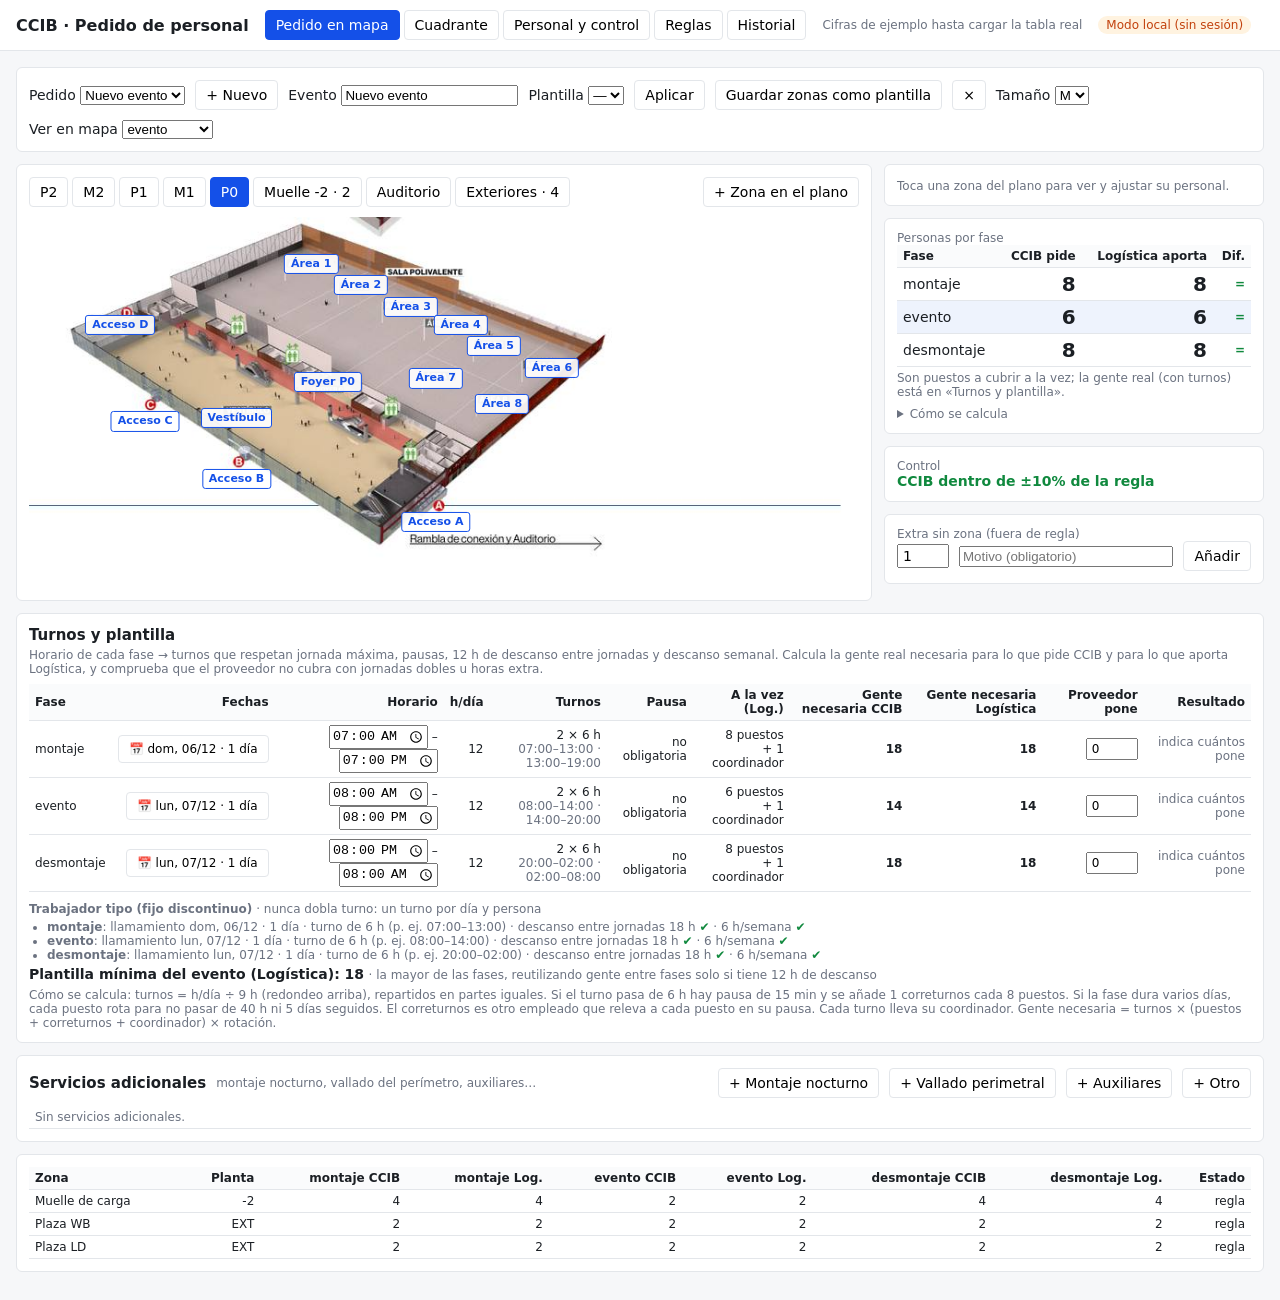
==== CCIB.html @ bc8d9333 "CCIB: personal y control (caídas, reemplazos, retén), servicios nocturno/vallado/auxiliares, costes " ====
<!doctype html>
<html lang="es"><head><meta charset="utf-8"><meta name="viewport" content="width=device-width,initial-scale=1">
<title>CCIB · Pedido de personal</title>
<style>
:root{--bg:#f6f7f9;--tx:#1b1f24;--mu:#6b7280;--ln:#e3e6ea;--pr:#1450e8;--ok:#10893e;--warn:#c2410c}
*{box-sizing:border-box}body{margin:0;font:14px system-ui,-apple-system,Segoe UI,Roboto,sans-serif;background:var(--bg);color:var(--tx)}
header{background:#fff;border-bottom:1px solid var(--ln);padding:10px 16px;display:flex;gap:16px;align-items:center;flex-wrap:wrap}
header b{font-size:16px}.tabs{display:flex;gap:4px;flex-wrap:wrap}
button{font:inherit;border:1px solid var(--ln);background:#fff;padding:6px 10px;border-radius:4px;cursor:pointer}
button.on{background:var(--pr);color:#fff;border-color:var(--pr)}
main{padding:16px;max-width:1400px;margin:auto}.card{background:#fff;border:1px solid var(--ln);border-radius:6px;padding:12px;margin-bottom:12px}
.row{display:flex;gap:10px;flex-wrap:wrap;align-items:center}.mu{color:var(--mu);font-size:12px}
.wrap{display:grid;grid-template-columns:1fr 380px;gap:12px;align-items:start}@media(max-width:1000px){.wrap{grid-template-columns:1fr}}
.plan{position:relative;width:100%}.plan img{width:100%;display:block}
.pin{position:absolute;transform:translate(-50%,-50%);font-size:11px;line-height:1.1;padding:3px 6px;border-radius:3px;border:1px solid var(--pr);background:rgba(255,255,255,.92);color:var(--pr);white-space:nowrap;cursor:pointer;font-weight:600}
.pin.sel{background:var(--pr);color:#fff}.pin.ov{background:#c2410c;border-color:#c2410c;color:#fff}.pin.cur{outline:3px solid #ffb300}
.pin b.pq{background:#e7f6ec;color:#10893e}.pin b.pq.lo{background:#fde8e8;color:#b42318}
.pin b{display:inline-block;margin-left:4px;padding:0 4px;border-radius:2px;background:#fff;color:var(--tx)}
.schem{display:grid;grid-template-columns:repeat(12,1fr);gap:6px;min-height:200px}
.blk{border:1px dashed #b8c2d3;background:#eef1f6;border-radius:4px;display:flex;align-items:center;justify-content:center;color:var(--mu);font-size:12px;text-align:center;padding:6px}
table{border-collapse:collapse;width:100%}td,th{border-bottom:1px solid var(--ln);padding:4px 6px;text-align:right;font-size:12px}td:first-child,th:first-child{text-align:left}
th{background:#fafbfc;position:sticky;top:0}input[type=number]{width:52px;font:inherit;padding:2px 4px}
.tot{font-size:22px;font-weight:700}.alert{color:var(--warn);font-weight:600}.ok{color:var(--ok);font-weight:600}
.scroll{max-height:520px;overflow:auto}.tag{display:inline-block;padding:1px 6px;border-radius:3px;background:#fff3e0;color:var(--warn);font-size:11px}
.sync{font-size:12px;padding:2px 8px;border-radius:10px;background:#eee;color:#555}.sync.ok{background:#e7f6ec;color:#10893e}.sync.err{background:#fff3e0;color:#c2410c}
#calPop{display:none;position:absolute;z-index:50;width:320px;background:#fff;border:1px solid var(--ln);border-radius:14px;box-shadow:0 10px 30px rgba(0,0,0,.18);padding:12px}
.calT{display:flex;background:#eef3f6;border-radius:10px;padding:3px;margin-bottom:8px}.calT button{flex:1;border:0;background:transparent;border-radius:8px;padding:8px;font-weight:600}.calT button.on{background:#fff;color:var(--tx);box-shadow:0 1px 3px rgba(0,0,0,.1)}
.calH{display:flex;align-items:center;justify-content:space-between;margin:4px 2px 8px}.calH button{border:0;background:transparent;font-size:20px;padding:2px 10px}
.calG{display:grid;grid-template-columns:repeat(7,1fr);gap:4px;text-align:center}.calG i{font-style:normal;font-size:12px;font-weight:700;color:var(--mu);padding:4px 0}
.calG .cd{border:1px solid transparent;background:transparent;border-radius:10px;padding:8px 0;font-size:14px}.calG .cd:hover{border-color:#9bb5c9}.calG .cd.on{background:var(--pr);color:#fff}.calG .cd.ini{outline:2px solid #ffb300}
.calF{display:flex;gap:8px;margin-top:6px}.calF button{flex:1;padding:10px}.calB{white-space:nowrap}
#zp h3{margin:0 0 4px;font-size:15px}#zp .big{font-size:28px;font-weight:700}
</style></head><body>
<header><b>CCIB · Pedido de personal</b>
<div class="tabs"><button data-v="pedido" class="on">Pedido en mapa</button><button data-v="cuad">Cuadrante</button><button data-v="pers">Personal y control</button><button data-v="reglas">Reglas</button><button data-v="hist">Historial</button></div>
<span class="mu">Cifras de ejemplo hasta cargar la tabla real</span><span class="sync" id="sync">…</span></header>
<main>
<section id="v-pedido">
 <div class="card row">
  <label>Pedido <select id="psel"></select></label><button id="pNew">+ Nuevo</button>
  <label>Evento <input id="ev" value=""></label>
  <label>Plantilla <select id="plSel"></select></label><button id="plApply">Aplicar</button><button id="plSave">Guardar zonas como plantilla</button><button id="plDel" title="Borrar plantilla">×</button>
  <label>Tamaño <select id="size"><option>S</option><option selected>M</option><option>L</option></select></label>
  <label>Ver en mapa <select id="vph"><option>montaje</option><option selected>evento</option><option>desmontaje</option></select></label>
 </div>
 <div class="wrap">
  <div class="card"><div class="row" style="margin-bottom:10px"><div class="tabs" id="floors"></div><span style="flex:1"></span><button id="zAdd">+ Zona en el plano</button></div><div id="map"></div><p class="mu" id="flnote"></p></div>
  <div>
   <div class="card" id="zp"><span class="mu">Toca una zona del plano para ver y ajustar su personal.</span></div>
   <div class="card"><div class="mu">Personas por fase</div><div id="byphase"></div><details style="margin-top:8px"><summary class="mu" style="cursor:pointer">Cómo se calcula</summary><div class="mu" id="howcalc"></div></details></div>
   <div class="card"><div class="mu">Control</div><div id="ctrl"></div></div>
   <div class="card"><div class="mu">Extra sin zona (fuera de regla)</div>
    <div class="row"><input type="number" id="exN" value="1"><input id="exR" placeholder="Motivo (obligatorio)" style="flex:1"><button id="exB">Añadir</button></div><div id="extras"></div></div>
  </div>
 </div>
 <div class="card"><h3 style="margin:0 0 4px;font-size:15px">Turnos y plantilla</h3>
  <div class="mu" style="margin-bottom:8px">Horario de cada fase → turnos que respetan jornada máxima, pausas, 12 h de descanso entre jornadas y descanso semanal. Calcula la gente real necesaria para lo que pide CCIB y para lo que aporta Logística, y comprueba que el proveedor no cubra con jornadas dobles u horas extra.</div>
  <div class="scroll"><table id="turnos"></table></div><div id="tipo" style="margin-top:10px"></div>
  <div class="mu" style="margin-top:6px" id="pmsg"></div></div>
 <div class="card"><div class="row"><h3 style="margin:0;font-size:15px">Servicios adicionales</h3><span class="mu">montaje nocturno, vallado del perímetro, auxiliares…</span><span style="flex:1"></span><button data-svadd="noct">+ Montaje nocturno</button><button data-svadd="vall">+ Vallado perimetral</button><button data-svadd="aux">+ Auxiliares</button><button data-svadd="otro">+ Otro</button></div>
  <div class="scroll" style="margin-top:8px"><table id="svT"></table></div></div>
 <div class="card scroll"><table id="detail"></table></div>
</section>
<section id="v-cuad" hidden>
 <div class="card" style="border-left:4px solid #1450e8"><b>Coordinador del proveedor</b> <span class="mu">· CCIB no da órdenes directas a los trabajadores: pide al coordinador y él organiza al equipo. Así los fijos discontinuos dependen de su empresa y no de CCIB (evita cesión ilegal, art. 43 ET). Hay un coordinador por turno (1 cada <span id="cPor"></span> personas, ajustable en Reglas).</span></div>
 <div class="wrap"><div>
  <div class="card row"><label>Fase <select id="cPh"></select></label><label>Día <select id="cDay"></select></label><label>Reparto <select id="cModo"><option value="combinar">Menos personas (combinar)</option><option value="igual">Repartir horas por igual</option></select></label><button id="cAuto" class="on">Autoasignar todo el pedido</button><button id="cClear">Vaciar asignaciones</button><span class="mu" id="cMsg"></span></div>
  <div id="cuad"></div>
 </div><div></div></div>
</section>
<section id="v-pers" hidden>
 <div class="card"><b>Empleados (fijos discontinuos)</b> <span class="mu">· todo editable: nombre, apellidos, teléfono, estado y días no disponibles</span>
  <div class="row" style="margin-top:6px"><input id="empN" placeholder="Nombre"><input id="empA" placeholder="Apellidos"><input id="empT1" placeholder="Teléfono"><button id="empAddB">Añadir</button></div>
  <textarea id="empAdd" rows="2" style="width:100%;font:inherit;margin-top:6px" placeholder="O varios a la vez: «Nombre Apellido1 Apellido2», uno por línea"></textarea>
  <div class="scroll" style="max-height:420px;margin-top:8px"><table id="empT"></table></div></div>
 <div class="card"><div class="row"><b>Rotación por empleado (A–Z)</b><span style="flex:1"></span><label>Reparto <select id="pModo"><option value="combinar">Menos personas (combinar fases)</option><option value="igual">Repartir horas por igual</option></select></label><button id="pAuto" class="on">Autoasignar</button></div>
  <div class="mu">Toca una casilla para quitar, asignar, marcar caída o no disponible.</div><div id="rot" style="margin-top:6px"></div></div>
 <div class="card"><div class="row"><b>Control del día</b><label>Día <select id="kDay"></select></label><span class="mu" id="kSum"></span></div>
  <div class="mu">Presente = registro de jornada (art. 34.9 ET). Caída = la persona no viene: se libera su puesto y se proponen reemplazos que cumplen las normas.</div>
  <div id="kRet" style="margin:6px 0"></div><div class="scroll"><table id="kT"></table></div></div>
 <div class="card"><b>Costes y factura</b><div class="scroll" id="cost" style="margin-top:6px"></div></div>
 <div class="card"><b>Cómo lo organizan las empresas del sector</b><ul class="mu" style="margin:6px 0;padding-left:18px">
  <li>Bolsa de fijos discontinuos <b>polivalentes</b>: la misma gente monta, trabaja el evento y desmonta. Se encadenan fases (4 días montaje + 1 de evento, 2 de montaje + 3 de evento…) en lugar de contratar equipos distintos.</li>
  <li><b>Llamamiento</b> por escrito, con antelación y por el orden y criterios del convenio (art. 16 ET).</li>
  <li><b>Rotación 5+2 escalonada</b> y turnos fijos (mañana / tarde / noche) para respetar las 12 h entre jornadas; la noche, con jornada máx. de 8 h y plus nocturno (art. 36 ET).</li>
  <li><b>Retén</b> del 5–10 % localizable cada día para cubrir caídas; el coordinador del proveedor hace los reemplazos y los deja registrados.</li>
  <li>Servicios aparte (vallado perimetral, montaje nocturno, auxiliares) con su propio cuadrante y su línea en la factura.</li>
  <li>Registro diario de jornada y de reemplazos: es la base para facturar y para demostrar que CCIB no dirige al personal.</li></ul></div>
</section>
<section id="v-reglas" hidden><div class="card"><h3 style="margin:0 0 6px;font-size:15px">Zonas</h3><div class="mu">Desactiva las zonas que no se usan: desaparecen del plano y de las tablas. Cambia nombres o borra zonas propias. Las zonas nuevas se crean con «+ Zona en el plano».</div>
 <div class="row" style="margin:8px 0"><input id="zq" placeholder="Buscar zona"><label class="mu"><input type="checkbox" id="zOnlyOff"> solo desactivadas</label><button id="zAllOn">Activar todas</button></div>
 <div class="scroll" style="max-height:360px"><table id="zonasT"></table></div></div><div class="card"><h3 style="margin:0 0 6px;font-size:15px">Parámetros laborales</h3><div class="row" id="params"></div>
 <p class="mu">Por defecto según el Estatuto de los Trabajadores (art. 34 y 37). Ajustar al convenio aplicable.</p></div><div class="card"><p class="mu">Personas por zona, fase y tamaño. Plazas WB y LD fijas en 2.</p>
 <div class="row" style="margin-bottom:8px"><label>Tamaño <select id="rsize"><option>S</option><option selected>M</option><option>L</option></select></label></div>
 <div class="scroll"><table id="rules"></table></div></div></section>
<section id="v-hist" hidden><div class="card scroll"><table id="hist"></table></div></section>
</main>
<div id="calPop"></div>
<script>
const IMG={P2:'ccib/plano-P2.jpg?v=1',M2:'ccib/plano-M2.jpg?v=1',P1:'ccib/plano-P1.jpg?v=1',M1:'ccib/plano-M1.jpg?v=1',P0:'ccib/plano-P0.jpg?v=1',AUD:'ccib/plano-AUD.jpg?v=1'};
const PH=['montaje','evento','desmontaje'],SZ=['S','M','L'];
// [id, nombre, planta, tipo, x%, y%]
const Z0=[
['DOCK','Muelle de carga','-2','dock'],
['A1','Área 1','P0','hall',34,13],['A2','Área 2','P0','hall',40,19],['A3','Área 3','P0','hall',46,25],['A4','Área 4','P0','hall',52,30],['A5','Área 5','P0','hallS',56,36],['A6','Área 6','P0','hallS',63,42],['A7','Área 7','P0','hallS',49,45],['A8','Área 8','P0','hallS',57,52],
['V','Vestíbulo','P0','foyer',25,56],['F0','Foyer P0','P0','foyer',36,46],['AA','Acceso A','P0','acc',49,85],['AB','Acceso B','P0','acc',25,73],['AC','Acceso C','P0','acc',14,57],['AD','Acceso D','P0','acc',11,30],
['M1F','Foyer M1','M1','foyer',35,48],['VIP','Sala VIP','M1','room',43,85],
['117','117','P1','roomL',13,37],['116','116','P1','room',17,43],['115','115','P1','room',21,49],['114','114','P1','room',24,54],['113','113','P1','room',27,59],['112','112','P1','roomL',37,73],['111','111','P1','room',45,83],
['F1','Foyer 1','P1','foyer',32,46],['F2','Foyer 2','P1','foyer',60,26],['PAT','Patio','P1','room',47,38],['TER1','Terraza','P1','ext',52,90],
['B118','118-119','P1','bic',45,50],['B120','120-121','P1','bic',50,44],['B122','122-123','P1','bic',54,39],['B124','124-125','P1','bic',57,34],
['B127','127-128','P1','bic',65,43],['B129','129-130','P1','bic',62,49],['B131','131-132','P1','bic',58,54],['B133','133-134','P1','bic',56,61],
['M221','M221','M2','mini',17,23],['M219','M219-220','M2','mini',27,24],['M218','M218','M2','mini',20,35],['M217','M217','M2','mini',32,33],['M215','M215-216','M2','mini',27,45],['M213','M213-214','M2','mini',40,41],['M211','M211-212','M2','mini',46,51],['M2F','Foyer M2','M2','foyer',42,66],
['BH','Banquet Hall','P2','roomL',21,43],['TER2','Terraza','P2','ext',16,54],['FA','Foyer A','P2','foyer',28,38],['FB','Foyer B','P2','foyer',40,55],['212','212','P2','room',35,67],['211','211','P2','roomL',43,77],['FBO','F&B Office','P2','acc',6,38],
['ANF','Anfiteatro','AUD','audS',72,13],['RAM','Rambla de conexión','AUD','foyer',37,63],['AF','Foyer','AUD','foyer',71,67],['PLA','Platea','AUD','aud',66,77],['ESC','Escenario','AUD','aud',61,83],['MAUD','Muelle Auditorio','AUD','dock',80,87],
['WB','Plaza WB','EXT','plaza'],['LD','Plaza LD','EXT','plaza']];
const FL=[['P2','P2'],['M2','M2'],['P1','P1'],['M1','M1'],['P0','P0'],['-2','Muelle -2'],['AUD','Auditorio'],['EXT','Exteriores']];
const NOTE={'-2':'Todo el material sube por montacargas (nº de montacargas pendiente).','EXT':'Plaza WB a la izquierda y Plaza LD a la derecha del CCIB. 2 personas fijas cada una.','AUD':'Arriba: nivel superior (anfiteatro). Abajo: nivel inferior y rambla de conexión.','P1':'Salas bicolor agrupadas por pares, como en el plano.','M2':'Salas agrupadas como en el plano.'};
const BASE={custom:[[1,0],[1,0],[1,0]],dock:[[4,0],[2,0],[4,0]],foyer:[[1,1],[0,3],[1,1]],acc:[[0,0],[0,1],[0,0]],hall:[[4,1],[1,3],[4,1]],hallS:[[2,1],[1,2],[2,1]],room:[[2,0],[0,1],[2,0]],roomL:[[3,1],[1,2],[3,1]],bic:[[1,0],[0,1],[1,0]],mini:[[0,0],[0,1],[0,0]],ext:[[1,0],[0,1],[1,0]],aud:[[3,1],[1,4],[3,1]],audS:[[1,0],[0,2],[1,0]],plaza:[[0,2],[0,2],[0,2]]};
const MUL={S:.5,M:1,L:1.5};
const R={};Z0.forEach(z=>{R[z[0]]={};SZ.forEach(s=>{R[z[0]][s]={};PH.forEach((p,i)=>{const b=BASE[z[3]][i];R[z[0]][s][p]=z[3]=='plaza'?2:Math.ceil((b[0]+b[1])*MUL[s])})})});
let sel=new Set(['DOCK','WB','LD']),ov={},pv={},TT=defT(),AS={},RP={},SV=[],AB={},AT={},EMP=[],floor='P0',cur=null,extras=[],hist=[];
/* Persistencia: RTDB cu1/ccib (reglas + pedidos, guardados como JSON). Sin permiso → localStorage. No toca cu1/controlunificado */
const LS='bu_ccib_local';let REF=null,MODE='local',PED={},PID=null,_rulesTs=0;
function who(){try{const u=parent.buCcibUser&&parent.buCcibUser();return u?(u.nombre||u.email||u.id||''):'local'}catch(e){return 'local'}}
function setSync(st,m){const e=document.getElementById('sync');e.className='sync '+st;e.textContent=m}
function snap(){return{id:PID,ev:$('ev').value,size:$('size').value,t:TT,sel:[...sel],ov,pv,AS,rp:RP,sv:SV,ab:AB,at:AT,extras,hist,updatedAt:Date.now(),updatedBy:who()}}
function loadP(p){PID=p.id;$('ev').value=p.ev||'';$('size').value=p.size||'M';TT=normT(p);sel=new Set(p.sel||[]);ov=normOv(p.ov);pv=normOv(p.pv);AS=p.as||p.AS||{};RP=p.rp||{};SV=p.sv||[];AB=p.ab||{};AT=p.at||{};extras=p.extras||[];hist=p.hist||[];cur=null}
function newP(){const id=Date.now().toString(36)+Math.random().toString(36).slice(2,6);PED[id]={id,ev:'Nuevo evento',size:'M',t:defT(),sel:['DOCK','WB','LD'],ov:{},pv:{},extras:[],hist:[],createdAt:Date.now(),createdBy:who()};loadP(PED[id]);saveP();render()}
let _st=null;function saveP(){if(!PID)return;PED[PID]=Object.assign(PED[PID]||{},snap());clearTimeout(_st);_st=setTimeout(()=>{if(REF&&MODE==='fb')REF.child('pedidos/'+PID).set({j:JSON.stringify(PED[PID])}).catch(e=>setSync('err','Error al guardar'));else saveLocal()},400)}
function saveRules(){_rulesTs=Date.now();if(REF&&MODE==='fb')REF.child('reglas').set({j:JSON.stringify(R),ts:_rulesTs,by:who()});else saveLocal()}
function saveLocal(){try{localStorage.setItem(LS,JSON.stringify({R,PED,PAR,EMP,CFG:cfgObj()}))}catch(e){}}
const num=v=>Array.isArray(v)?(+v[0]||0)+(+v[1]||0):(+v||0);
function normZ(o){const n={};SZ.forEach(s=>{n[s]={};PH.forEach(p=>n[s][p]=num(o&&o[s]?o[s][p]:0))});return n}
function mergeRules(x){Object.keys(x||{}).forEach(k=>{R[k]=normZ(x[k])})}
function normOv(o){const n={};Object.keys(o||{}).forEach(id=>{const v=o[id];if(!v)return;n[id]={motivo:v.motivo||''};PH.forEach(p=>n[id][p]=num(v[p]))});return n}
const PAR0={maxDia:9,descanso:12,pausaDesde:6,pausaMin:15,maxSemana:40,maxDiasSem:5,descDias:2,coordPor:20,nocMaxDia:8,reten:5,brutoH:9.71,coordH:12,nocPct:25,ssEmp:30.65,atep:1.5,ssTrab:6.5,irpf:2,margen:25,iva:21};let PAR={...PAR0};
const PARL={maxDia:'Jornada máx. (h/día)',descanso:'Descanso entre jornadas (h)',pausaDesde:'Pausa si turno > (h)',pausaMin:'Pausa (min)',maxSemana:'Máx. h/semana',maxDiasSem:'Máx. días seguidos',coordPor:'Personas por coordinador',descDias:'Días libres tras días seguidos',nocMaxDia:'Jornada máx. nocturna (h)',reten:'Retén para caídas (%)',brutoH:'Bruto €/hora (SMI 2026 ≈9,71)',coordH:'Bruto €/hora coordinador',nocPct:'Plus nocturno 22–06 h (%)',ssEmp:'Seg. Social empresa (%)',atep:'AT/EP (%)',ssTrab:'Seg. Social trabajador (%)',irpf:'IRPF (%)',margen:'Margen sobre coste (%)',iva:'IVA (%)'};
function iso(d){return d.getFullYear()+'-'+String(d.getMonth()+1).padStart(2,'0')+'-'+String(d.getDate()).padStart(2,'0')}
function addD(ds,n){const d=new Date(ds+'T00:00');d.setDate(d.getDate()+n);return iso(d)}
function rangeDays(a,b){const o=[];if(!a||!b||b<a)return a?[a]:o;for(let d=a;d<=b;d=addD(d,1))o.push(d);return o}
const dayList=t=>(Array.isArray(t.days)&&t.days.length?t.days.slice().sort():rangeDays(t.ds,t.de));
const nDays=t=>dayList(t).length;
function fdias(t){const d=dayList(t);if(!d.length)return 'Elegir fechas';const cons=d.every((x,i)=>!i||addD(d[i-1],1)==x);return (cons&&d.length>1?fdia(d[0])+' – '+fdia(d[d.length-1]):d.map(fdia).join(', '))+' · '+d.length+' día'+(d.length>1?'s':'')}
const fdia=ds=>{const d=new Date(ds+'T00:00');return d.toLocaleDateString('es-ES',{weekday:'short',day:'2-digit',month:'2-digit'})};
function defT(){const t0=iso(new Date());return{montaje:{ds:t0,de:t0,i:'07:00',f:'19:00',w:0},evento:{ds:addD(t0,1),de:addD(t0,1),i:'08:00',f:'20:00',w:0},desmontaje:{ds:addD(t0,1),de:addD(t0,1),i:'20:00',f:'08:00',w:0}}}
function normT(p){const d=defT(),t=p.t||{};PH.forEach(k=>{const x=t[k];if(x&&typeof x=='object'){const ds=x.ds||d[k].ds,de=x.de||addD(ds,Math.max(1,+x.d||1)-1);d[k]={days:Array.isArray(x.days)&&x.days.length?x.days.slice().sort():rangeDays(ds,de),i:x.i||d[k].i,f:x.f||d[k].f,w:+x.w||0};d[k].ds=d[k].days[0];d[k].de=d[k].days[d[k].days.length-1]}else if(p.h&&p.h[k]!=null){const H=+p.h[k]||0;d[k].i='08:00';d[k].f=String((8+H)%24).padStart(2,'0')+':00'}});return d}
function saveEmp(){if(REF&&MODE==='fb')REF.child('empleados').set({j:JSON.stringify(EMP),ts:Date.now(),by:who()});else saveLocal()}
function saveParams(){if(REF&&MODE==='fb')REF.child('params').set({j:JSON.stringify(PAR),ts:Date.now(),by:who()});else saveLocal()}
function applyRules(j){try{mergeRules(JSON.parse(j))}catch(e){}}
function renderPsel(){const ids=Object.keys(PED).sort((a,b)=>(PED[b].updatedAt||0)-(PED[a].updatedAt||0));$('psel').innerHTML=ids.map(id=>`<option value="${id}" ${id==PID?'selected':''}>${(PED[id].ev||'Sin nombre').replace(/</g,'&lt;')}</option>`).join('')}
function boot(){let db=null;try{db=parent.buCcibFb&&parent.buCcibFb()}catch(e){}
 const start=()=>{const ids=Object.keys(PED);if(!PID||!PED[PID]){if(ids.length)loadP(PED[ids.sort((a,b)=>(PED[b].updatedAt||0)-(PED[a].updatedAt||0))[0]]);else{newP();return}}render()};
 if(db&&db.ref){REF=db.ref('cu1/ccib');REF.on('value',sn=>{const v=sn.val()||{},mine=PID&&PED[PID]?PED[PID].updatedAt:null;if(v.reglas&&v.reglas.j)applyRules(v.reglas.j);if(v.params&&v.params.j){try{PAR={...PAR0,...JSON.parse(v.params.j)}}catch(e){}}if(v.config&&v.config.j){try{applyCfg(JSON.parse(v.config.j))}catch(e){}}if(v.empleados&&v.empleados.j){try{EMP=JSON.parse(v.empleados.j)||[]}catch(e){}}PED={};Object.entries(v.pedidos||{}).forEach(([k,o])=>{try{PED[k]=JSON.parse(o.j)}catch(e){}});MODE='fb';setSync('ok','Sincronizado');
   if(PID&&PED[PID]&&PED[PID].updatedAt!==mine){const keepCur=cur,keepF=floor;loadP(PED[PID]);cur=keepCur;floor=keepF}start()},
  err=>{MODE='local';loadLocalAll();setSync('err','Sin permiso en la nube · guardado en este dispositivo');start()})}
 else{loadLocalAll();setSync('err','Modo local (sin sesión)');start()}}
function loadLocalAll(){try{const v=JSON.parse(localStorage.getItem(LS)||'{}');if(v.R)mergeRules(v.R);if(v.PAR)PAR={...PAR0,...v.PAR};EMP=v.EMP||[];applyCfg(v.CFG);PED=v.PED||{}}catch(e){}}
const $=id=>document.getElementById(id),sum=num;
/* Zonas: base del plano + zonas propias (ZC), desactivadas (ZOFF), nombres editados (ZN), plantillas (PL). Global en cu1/ccib/config */
let ZC=[],ZOFF=[],ZN={},PL={},placing=null,Z=[],byId={};
function initR(z){const o={};SZ.forEach(s=>{o[s]={};PH.forEach((p,i)=>{const b=BASE[z[3]]?BASE[z[3]][i]:[1,0];o[s][p]=z[3]=='plaza'?2:Math.ceil((b[0]+b[1])*MUL[s])})});return o}
function rebuildZ(){Z=Z0.concat(ZC.map(c=>[c.id,c.n,c.f,'custom',c.x,c.y])).map(z=>{const y=z.slice();if(ZN[y[0]])y[1]=ZN[y[0]];return y});byId=Object.fromEntries(Z.map(z=>[z[0],z]));Z.forEach(z=>{if(!R[z[0]])R[z[0]]=initR(z)})}
rebuildZ();
const act=id=>!!byId[id]&&!ZOFF.includes(id),SEL=()=>[...sel].filter(act);
function cfgObj(){return{ZC,ZOFF,ZN,PL}}
function applyCfg(c){if(!c)return;ZC=c.ZC||[];ZOFF=c.ZOFF||[];ZN=c.ZN||{};PL=c.PL||{};rebuildZ()}
function saveCfg(){rebuildZ();if(REF&&MODE==='fb')REF.child('config').set({j:JSON.stringify(cfgObj()),ts:Date.now(),by:who()});else saveLocal()}
const rule=(id,p)=>R[id][$('size').value][p];
const eff=(id,p)=>ov[id]&&ov[id][p]!=null?ov[id][p]:rule(id,p);              // CCIB pide
const prov=(id,p)=>pv[id]&&pv[id][p]!=null?pv[id][p]:num(eff(id,p));         // Logística aporta
const isOv=id=>!!ov[id],isPv=id=>!!pv[id]&&PH.some(p=>pv[id][p]!=null&&pv[id][p]!=num(eff(id,p)));
function calc(){const o={};PH.forEach(p=>o[p]=0);SEL().forEach(id=>PH.forEach(p=>o[p]+=num(eff(id,p))));extras.forEach(e=>o.evento+=e.n);return o}
function calcP(){const o={};PH.forEach(p=>o[p]=0);SEL().forEach(id=>PH.forEach(p=>o[p]+=num(prov(id,p))));extras.forEach(e=>o.evento+=e.n);return o}
function calcR(){const o={};PH.forEach(p=>o[p]=0);SEL().forEach(id=>PH.forEach(p=>o[p]+=num(rule(id,p))));return o}
function log(acc,detail,before){const d=new Date();hist.unshift({t:d.toLocaleDateString('es-ES')+' '+d.toLocaleTimeString('es-ES'),u:who(),acc,detail,before,after:sum(calc().evento),fp:false});saveP()}
function renderFloors(){const vp=$('vph').value;$('floors').innerHTML=FL.map(([k,n])=>{const ids=Z.filter(z=>z[2]==k&&sel.has(z[0])&&act(z[0])).map(z=>z[0]);const c=ids.reduce((a,id)=>a+num(eff(id,vp)),0),q=ids.reduce((a,id)=>a+num(prov(id,vp)),0);return`<button data-f="${k}" class="${k==floor?'on':''}">${n}${ids.length?' · '+c+(q!=c?'/'+q:''):''}</button>`}).join('');
 $('floors').querySelectorAll('button').forEach(b=>b.onclick=()=>{floor=b.dataset.f;render()})}
function pinHtml(z,style){const id=z[0],s=sel.has(id),vp=$('vph').value,n=num(eff(id,vp)),q=num(prov(id,vp));return`<div class="pin ${s?(isOv(id)?'ov':'sel'):''} ${cur==id?'cur':''}" data-id="${id}" style="${style}">${z[1]}${s?'<b title="CCIB pide">'+n+'</b>'+(q!=n?'<b class="pq '+(q<n?'lo':'hi')+'" title="Logística aporta">'+q+'</b>':''):''}</div>`}
function renderMap(){const zs=Z.filter(z=>z[2]==floor&&act(z[0])),cz=zs.filter(z=>z[3]=='custom');let h;
 if(IMG[floor])h=`<div class="plan"><img src="${IMG[floor]}" alt="Plano ${floor}">${zs.map(z=>pinHtml(z,`left:${z[4]}%;top:${z[5]}%`)).join('')}</div>`;
 else{const st='position:static;transform:none;margin:2px',P=id=>act(id)?pinHtml(byId[id],st):'<span class="mu">desactivada</span>',cust=cz.length?`<div class="blk" style="grid-column:1/span 12;flex-wrap:wrap">${cz.map(z=>pinHtml(z,st)).join('')}</div>`:'';
  h=floor=='EXT'?`<div class="schem"><div style="grid-column:1/span 3" class="blk">${P('WB')}</div><div class="blk" style="grid-column:4/span 6">Edificio CCIB</div><div style="grid-column:10/span 3" class="blk">${P('LD')}</div>${cust}</div>`
  :`<div class="schem"><div class="blk" style="grid-column:1/span 12">${P('DOCK')}</div><div class="blk" style="grid-column:1/span 12">Montacargas → P0 · M1 · P1 · M2 · P2</div>${cust}</div>`}
 if(IMG[floor])h=h.replace('<div class="plan">','<div class="plan" id="planBox">');
 $('map').innerHTML=h;$('flnote').textContent=placing?'Toca el punto del plano donde va la zona'+(placing.move?' «'+byId[placing.move][1]+'»':'')+(placing.ex!=null&&extras[placing.ex]?' «'+extras[placing.ex].r+'» (cambia de planta arriba si hace falta)':'')+'.':(NOTE[floor]||'');$('map').style.cursor=placing?'crosshair':'';
 $('zAdd').classList.toggle('on',!!placing);$('zAdd').textContent=placing?'Cancelar':'+ Zona en el plano';
 $('map').onclick=ev=>{if(!placing)return;if(ev.target.closest('.pin')&&!placing.move)return;let x=50,y=50;const pb=$('planBox');if(pb){const rc=pb.getBoundingClientRect();x=Math.round((ev.clientX-rc.left)/rc.width*1000)/10;y=Math.round((ev.clientY-rc.top)/rc.height*1000)/10}
  if(placing.move){const c=ZC.find(c=>c.id==placing.move);if(c){c.x=x;c.y=y;c.f=floor;saveCfg()}placing=null;render();return}
  if(placing.ex!=null){const e=extras[placing.ex];if(e){const id='Z'+Date.now().toString(36);ZC.push({id,n:e.r,f:floor,x,y});saveCfg();sel.add(id);ov[id]={montaje:0,evento:e.n,desmontaje:0,motivo:e.r};extras.splice(placing.ex,1);cur=id;log('Extra al plano',e.r+' → zona en '+floor,sum(calc().evento))}placing=null;render();return}
  const n=(prompt('Nombre de la zona')||'').trim();if(!n){placing=null;render();return}const id='Z'+Date.now().toString(36);ZC.push({id,n,f:floor,x,y});saveCfg();sel.add(id);placing=null;cur=id;log('Nueva zona',n+' ('+floor+')',sum(calc().evento));render()};
 $('map').querySelectorAll('.pin').forEach(d=>d.onclick=ev=>{if(placing)return;const id=d.dataset.id;if(!sel.has(id)){const b=sum(calc().evento);sel.add(id);log('Marca zona',byId[id][1],b)}cur=id;render()})}
const dif=(a,b)=>b==a?'<span class="ok">=</span>':`<span class="alert">${b>a?'+':''}${b-a}</span>`;
function renderZone(){const el=$('zp');if(!cur||!sel.has(cur)||!act(cur)){el.innerHTML='<span class="mu">Toca una zona del plano para ver y ajustar su personal.</span>';return}
 const z=byId[cur],o=ov[cur]||{};
 el.innerHTML=`<h3>${z[1]} <span class="mu">· ${z[2]}</span> ${isOv(cur)?'<span class="tag">fuera de regla</span>':''}</h3>
 <div class="mu" style="margin:2px 0 6px">«Regla»: lo que corresponde según la tabla (tamaño ${$('size').value}). <b>CCIB</b>: lo que pide el cliente. <b>Logística</b>: lo que aportamos.</div>
 <table><tr><th>Fase</th><th>Regla</th><th>CCIB pide</th><th>Logística aporta</th><th>Dif.</th></tr>
 ${PH.map(p=>{const c=num(eff(cur,p)),q=num(prov(cur,p));return`<tr><td>${p}</td><td>${rule(cur,p)}</td><td><input type="number" min="0" data-c="${p}" value="${c}"></td><td><input type="number" min="0" data-q="${p}" value="${q}"></td><td>${dif(c,q)}</td></tr>`}).join('')}</table>
 <div class="row" style="margin-top:8px"><input id="zm" placeholder="Motivo si CCIB pide distinto a la regla" value="${o.motivo||''}" style="flex:1"></div>
 <div class="row" style="margin-top:8px"><button id="zApply" class="on">Aplicar</button><button id="zReset">Volver a regla</button><button id="zDel">Quitar zona</button>${z[3]=='custom'?'<button id="zMove">Mover en el plano</button>':''}</div>
 <div class="mu" style="margin-top:8px"><b>Trabajadores en esta zona (${$('vph').value})</b><br>${zoneNames(cur,$('vph').value)}</div>`;
 $('zApply').onclick=()=>{const c={},q={};let diff=false;el.querySelectorAll('input[data-c]').forEach(i=>c[i.dataset.c]=Math.max(0,+i.value||0));el.querySelectorAll('input[data-q]').forEach(i=>q[i.dataset.q]=Math.max(0,+i.value||0));
  PH.forEach(p=>{if(c[p]!=rule(cur,p))diff=true});
  const b=sum(calc().evento),m=$('zm').value.trim();
  if(diff&&!m){alert('Indica el motivo: CCIB pide distinto a la regla');return}
  const oldC=PH.map(p=>num(eff(cur,p))).join('/'),oldQ=PH.map(p=>num(prov(cur,p))).join('/');
  if(diff)ov[cur]={...c,motivo:m};else delete ov[cur];
  if(PH.some(p=>q[p]!=c[p]))pv[cur]={...q};else delete pv[cur];
  const nC=PH.map(p=>c[p]).join('/'),nQ=PH.map(p=>q[p]).join('/');
  if(nC!=oldC)log('CCIB pide',`${z[1]} (mont/ev/desm): ${oldC} → ${nC}${m&&diff?' · '+m:''}`,b);
  if(nQ!=oldQ)log('Logística aporta',`${z[1]} (mont/ev/desm): ${oldQ} → ${nQ}`,b);
  render()};
 $('zReset').onclick=()=>{if(!ov[cur]&&!pv[cur])return;const b=sum(calc().evento);delete ov[cur];delete pv[cur];log('Vuelve a regla',z[1],b);render()};
 if($('zMove'))$('zMove').onclick=()=>{placing={move:cur};floor=z[2];render()};
 $('zDel').onclick=()=>{const b=sum(calc().evento);sel.delete(cur);delete ov[cur];delete pv[cur];log('Desmarca zona',z[1],b);cur=null;render()}}
function renderSide(){const c=calc(),q=calcP(),rr=calcR(),vp=$('vph').value;
 $('byphase').innerHTML='<table><tr><th>Fase</th><th>CCIB pide</th><th>Logística aporta</th><th>Dif.</th></tr>'+PH.map(p=>`<tr${p==vp?' style="background:#eef3fd"':''}><td style="font-size:14px">${p}</td><td class="tot" style="font-size:20px">${c[p]}</td><td class="tot" style="font-size:20px">${q[p]}</td><td>${dif(c[p],q[p])}</td></tr>`).join('')+'</table><div class="mu" style="margin-top:4px">Son puestos a cubrir a la vez; la gente real (con turnos) está en «Turnos y plantilla».</div>';
 const parts=SEL().map(id=>[byId[id][1],num(eff(id,vp)),num(prov(id,vp)),isOv(id)]).filter(x=>x[1]||x[2]);
 const ex=vp=='evento'&&extras.length?extras.reduce((a,e)=>a+e.n,0):0;
 $('howcalc').innerHTML=`Cada zona marcada suma sus personas de la fase. Regla = tabla de reglas según tamaño; CCIB = regla salvo que se cambie (con motivo); Logística = lo que pide CCIB salvo que se cambie.<br><b>${vp} · CCIB ${c[vp]}</b> = `+(parts.map(x=>`${x[0]} ${x[1]}${x[3]?'*':''}`).join(' + ')||'0')+(ex?' + extras '+ex:'')+`<br><b>${vp} · Logística ${q[vp]}</b> = `+(parts.map(x=>`${x[0]} ${x[2]}`).join(' + ')||'0')+(ex?' + extras '+ex:'')+(parts.some(x=>x[3])?'<br>* CCIB pide distinto a la regla':'');
 const off=PH.map(p=>{const d=rr[p]?((c[p]-rr[p])/rr[p]*100):0;return[p,d]}).filter(x=>Math.abs(x[1])>10);
 const zr=SEL().filter(id=>PH.some(p=>num(eff(id,p))!=rule(id,p))).map(id=>byId[id][1]);
 const zf=SEL().filter(id=>PH.some(p=>num(prov(id,p))<num(eff(id,p)))).map(id=>byId[id][1]);
 $('ctrl').innerHTML=(off.length?`<div class="alert">CCIB vs regla: ${off.map(x=>x[0]+' '+(x[1]>0?'+':'')+x[1].toFixed(0)+'%').join(' · ')} (supera ±10%)</div>`:'<div class="ok">CCIB dentro de ±10% de la regla</div>')+(zr.length?`<div class="mu">Zonas fuera de regla: ${zr.join(' · ')}</div>`:'')+(zf.length?`<div class="alert" style="margin-top:4px">Logística aporta menos en: ${zf.join(' · ')}</div>`:'');
 $('extras').innerHTML=extras.map((e,i)=>`<div class="mu">+${e.n} · ${e.r} <button data-px="${i}" title="Elige planta y toca el punto del plano">📍 Colocar en el plano</button> <button data-i="${i}">×</button></div>`).join('');
 $('extras').querySelectorAll('[data-px]').forEach(b=>b.onclick=ev=>{ev.stopPropagation();placing={ex:+b.dataset.px};render();$('map').scrollIntoView({behavior:'smooth',block:'center'})});
 $('extras').querySelectorAll('[data-i]').forEach(b=>b.onclick=()=>{const bf=sum(calc().evento),e=extras.splice(+b.dataset.i,1)[0];log('Quita extra',e.r,bf);render()})}
function renderDetail(){let h='<tr><th>Zona</th><th>Planta</th>'+PH.map(p=>`<th>${p} CCIB</th><th>${p} Log.</th>`).join('')+'<th>Estado</th></tr>';
 SEL().forEach(id=>{const z=byId[id];h+=`<tr><td>${z[1]}</td><td>${z[2]}</td>`+PH.map(p=>{const c=num(eff(id,p)),q=num(prov(id,p));return`<td>${c}</td><td${q!=c?' class="'+(q<c?'alert':'ok')+'"':''}>${q}</td>`}).join('')+`<td>${isOv(id)?'<span class="tag">fuera de regla: '+ov[id].motivo+'</span>':'regla'}</td></tr>`});
 extras.forEach(e=>h+=`<tr><td>Extra: ${e.r}</td><td>—</td><td></td><td></td><td>${e.n}</td><td>${e.n}</td><td></td><td></td><td><span class="tag">fuera de regla</span></td></tr>`);$('detail').innerHTML=h}
function renderZonas(){const q=($('zq').value||'').toLowerCase(),off=$('zOnlyOff').checked;
 $('zonasT').innerHTML='<tr><th>Activa</th><th>Nombre</th><th>Planta</th><th>Tipo</th><th></th></tr>'+Z.filter(z=>(!q||z[1].toLowerCase().includes(q)||z[2].toLowerCase().includes(q))&&(!off||!act(z[0]))).map(z=>`<tr><td><input type="checkbox" data-zon="${z[0]}" ${act(z[0])?'checked':''}></td><td><input data-zn="${z[0]}" value="${z[1].replace(/"/g,'&quot;')}" style="width:100%"></td><td>${z[2]}</td><td>${z[3]=='custom'?'propia':'plano'}</td><td>${z[3]=='custom'?`<button data-zdel="${z[0]}">×</button>`:''}</td></tr>`).join('');
 $('zonasT').querySelectorAll('[data-zon]').forEach(i=>i.onchange=()=>{const id=i.dataset.zon;ZOFF=ZOFF.filter(x=>x!=id);if(!i.checked)ZOFF.push(id);saveCfg();render()});
 $('zonasT').querySelectorAll('[data-zn]').forEach(i=>i.onchange=()=>{const id=i.dataset.zn,v=i.value.trim();const c=ZC.find(c=>c.id==id);if(c)c.n=v||c.n;else if(v&&v!=(Z0.find(z=>z[0]==id)||[])[1])ZN[id]=v;else delete ZN[id];saveCfg();render()});
 $('zonasT').querySelectorAll('[data-zdel]').forEach(b=>b.onclick=()=>{const id=b.dataset.zdel;if(!confirm('¿Borrar la zona «'+byId[id][1]+'»? Desaparece de todos los pedidos.'))return;ZC=ZC.filter(c=>c.id!=id);sel.delete(id);saveCfg();render()})}
function renderPL(){const v=$('plSel').value;$('plSel').innerHTML='<option value="">—</option>'+Object.entries(PL).sort((a,b)=>a[1].n.localeCompare(b[1].n)).map(([k,p])=>`<option value="${k}" ${k==v?'selected':''}>${p.n.replace(/</g,'&lt;')} (${p.sel.length})</option>`).join('')}
function renderRules(){const s=$('rsize').value;let h='<tr><th>Zona</th><th>Planta</th>'+PH.map(p=>`<th>${p}</th>`).join('')+'</tr>';
 Z.filter(z=>act(z[0])).forEach(z=>{h+=`<tr><td>${z[1]}</td><td>${z[2]}</td>`+PH.map(p=>`<td><input type="number" min="0" data-z="${z[0]}" data-p="${p}" value="${num(R[z[0]][s][p])}"></td>`).join('')+'</tr>'});
 $('rules').innerHTML=h;$('rules').querySelectorAll('input').forEach(i=>i.onchange=()=>{R[i.dataset.z][s][i.dataset.p]=Math.max(0,+i.value||0);saveRules();hist.unshift({t:new Date().toLocaleString('es-ES'),u:who(),acc:'Cambia regla',detail:`${byId[i.dataset.z][1]} ${s} ${i.dataset.p}=${i.value}`,before:'',after:'',fp:false});render()})}
function renderHist(){$('hist').innerHTML='<tr><th>Hora</th><th>Quién</th><th>Acción</th><th>Detalle</th><th>Antes</th><th>Después</th><th>Fuera de plazo</th></tr>'+hist.map((h,i)=>`<tr><td>${h.t}</td><td>${h.u}</td><td>${h.acc}</td><td>${h.detail}</td><td>${h.before}</td><td>${h.after}</td><td><input type="checkbox" data-i="${i}" ${h.fp?'checked':''}> ${h.fp?'<span class="tag">facturar</span>':''}</td></tr>`).join('');
 $('hist').querySelectorAll('input').forEach(c=>c.onchange=()=>{hist[+c.dataset.i].fp=c.checked;saveP();renderHist()})}
const tm=v=>{const[a,b]=(v||'0:0').split(':');return(+a||0)*60+(+b||0)},hm=m=>{m=((Math.round(m)%1440)+1440)%1440;return String(Math.floor(m/60)).padStart(2,'0')+':'+String(m%60).padStart(2,'0')};
function hoursDay(t){let a=tm(t.i),b=tm(t.f);if(b<=a)b+=1440;return(b-a)/60}
function plan(p,posFn){const t=TT[p],H=hoursDay(t),D=nDays(t);let pos=0;SEL().forEach(id=>pos+=num(posFn(id,p)));if(p=='evento')pos+=extras.reduce((a,e)=>a+e.n,0);
 if(!H||!D||!pos)return{H,D,pos,T:0,len:0,shifts:[],pause:0,rel:0,coord:0,cap:1,slot:0,sim:0,need:0};
 const T=Math.ceil(H/PAR.maxDia-1e-9),len=H/T,pause=len>PAR.pausaDesde?PAR.pausaMin:0,cap=Math.max(1,Math.floor(120/Math.max(1,PAR.pausaMin))),rel=pause?Math.ceil(pos/cap):0;
 const dw=Math.min(D,7),slot=Math.max(1,Math.ceil(dw*len/PAR.maxSemana-1e-9),Math.ceil(dw/PAR.maxDiasSem-1e-9));
 const shifts=[];for(let k=0;k<T;k++){const a=tm(t.i)+k*len*60;shifts.push(hm(a)+'–'+hm(a+len*60))}
 const coord=Math.max(1,Math.ceil((pos+rel)/Math.max(1,PAR.coordPor)));
 return{H,D,pos,T,len,shifts,pause,rel,coord,cap,slot,sim:pos+rel+coord,need:T*(pos+rel+coord)*slot}}
const f1=x=>Number.isInteger(x)?x:x.toFixed(1).replace('.',',');
function renderTurnos(){let h='<tr><th>Fase</th><th>Fechas</th><th>Horario</th><th>h/día</th><th>Turnos</th><th>Pausa</th><th>A la vez (Log.)</th><th>Gente necesaria CCIB</th><th>Gente necesaria Logística</th><th>Proveedor pone</th><th>Resultado</th></tr>';
 const res={};let tipo='';
 PH.forEach(p=>{const t=TT[p],c=plan(p,eff),q=plan(p,prov);res[p]=q;let st='—';
  if(q.need){const w=+t.w||0;if(!w)st='<span class="mu">indica cuántos pone</span>';
   else{const hpd=q.sim*q.H/w,hpw=hpd*Math.min(q.D,7);
    if(w>=q.need)st='<span class="ok">OK · '+f1(Math.min(hpd,q.len))+' h/día por persona</span>';
    else st=`<span class="alert">Faltan ${q.need-w} · saldría a ${f1(hpd)} h/día${hpd>PAR.maxDia?' (jornada doble / horas extra)':''}${hpw>PAR.maxSemana?' · '+f1(hpw)+' h/semana':''}</span>`}}
  h+=`<tr><td>${p}</td><td><button class="calB" data-cal="${p}">📅 ${fdias(t)}</button></td><td><input type="time" data-tf="i" data-p="${p}" value="${t.i}"> – <input type="time" data-tf="f" data-p="${p}" value="${t.f}"></td><td>${f1(q.H)}</td><td>${q.T?q.T+' × '+f1(q.len)+' h<br><span class="mu">'+q.shifts.join(' · ')+'</span>':'—'}</td><td>${q.pause?q.pause+' min':'no obligatoria'}</td><td>${q.pos} puestos${q.rel?'<br>+ '+q.rel+' correturnos':''}${q.coord?'<br>+ '+q.coord+' coordinador':''}</td><td><b>${c.need}</b></td><td><b>${q.need}</b>${q.slot>1?'<br><span class="mu">×'+q.slot+' por rotación semanal</span>':''}</td><td><input type="number" min="0" data-tf="w" data-p="${p}" value="${t.w||0}"></td><td>${st}</td></tr>`;
  if(q.T)tipo+=`<li><b>${p}</b>: llamamiento ${fdias(TT[p])}${q.slot>1?' (rota con otros '+(q.slot-1)+')':''} · turno de ${f1(q.len)} h (p. ej. ${q.shifts[0]})${q.pause?' con '+q.pause+' min de pausa':''} · descanso entre jornadas ${f1(24-q.len)} h ${24-q.len>=PAR.descanso?'<span class="ok">✔</span>':'<span class="alert">✖ menos de '+PAR.descanso+' h</span>'} · ${f1(q.len*Math.min(q.D,7)/q.slot)} h/semana ${q.len*Math.min(q.D,7)/q.slot<=PAR.maxSemana?'<span class="ok">✔</span>':'<span class="alert">✖</span>'}</li>`});
 $('turnos').innerHTML=h;
 const mx=Math.max(0,...PH.map(p=>res[p].need));
 $('tipo').innerHTML=(tipo?'<div class="mu"><b>Trabajador tipo (fijo discontinuo)</b> · nunca dobla turno: un turno por día y persona</div><ul class="mu" style="margin:4px 0;padding-left:18px">'+tipo+'</ul>':'')+`<div><b>Plantilla mínima del evento (Logística): ${mx}</b> <span class="mu">· la mayor de las fases, reutilizando gente entre fases solo si tiene ${PAR.descanso} h de descanso</span></div>`;
 $('pmsg').innerHTML=`Cómo se calcula: turnos = h/día ÷ ${PAR.maxDia} h (redondeo arriba), repartidos en partes iguales. Si el turno pasa de ${PAR.pausaDesde} h hay pausa de ${PAR.pausaMin} min y se añade 1 correturnos cada ${Math.floor(120/Math.max(1,PAR.pausaMin))} puestos. Si la fase dura varios días, cada puesto rota para no pasar de ${PAR.maxSemana} h ni ${PAR.maxDiasSem} días seguidos. El correturnos es otro empleado que releva a cada puesto en su pausa. Cada turno lleva su coordinador. Gente necesaria = turnos × (puestos + correturnos + coordinador) × rotación.`;
 $('turnos').querySelectorAll('[data-cal]').forEach(b=>b.onclick=ev=>{ev.stopPropagation();openCal(b.dataset.cal,b)});
 $('turnos').querySelectorAll('input[data-tf]').forEach(i=>i.onchange=()=>{const p=i.dataset.p,k=i.dataset.tf,old=TT[p][k];TT[p][k]=(k=='w')?Math.max(0,+i.value||0):i.value;if(k=='ds'&&TT[p].de<TT[p].ds)TT[p].de=TT[p].ds;log('Turnos',`${p} ${({ds:'fecha inicio',de:'fecha fin',i:'hora inicio',f:'hora fin',w:'proveedor pone'})[k]}: ${old} → ${TT[p][k]}`,sum(calc().evento));render()})}
function renderParams(){$('params').innerHTML=Object.keys(PAR0).map(k=>`<label class="mu">${PARL[k]} <input type="number" min="0" step="any" data-par="${k}" value="${PAR[k]}"></label>`).join('')+'<button id="parReset">Valores por defecto</button>';
 $('params').querySelectorAll('input').forEach(i=>i.onchange=()=>{PAR[i.dataset.par]=i.value===''?PAR0[i.dataset.par]:Math.max(0,+i.value||0);saveParams();render()});
 $('parReset').onclick=()=>{PAR={...PAR0};saveParams();render()}}
/* ═══ Cuadrante: puestos con nombre, pausas, correturnos y coordinador ═══ */
const EN=id=>{const e=EMP.find(x=>x.id==id);return e?(e.n+(e.a?' '+e.a:'')):''};
function slots(p){const q=plan(p,prov),t=TT[p],out=[];if(!q.T)return out;
 dayList(t).forEach(date=>{for(let k=0;k<q.T;k++){const st=new Date(date+'T00:00').getTime()+(tm(t.i)+k*q.len*60)*6e4,en=st+q.len*36e5,base=`${p}|${date}|${k}`;
  const P=[];SEL().forEach(id=>{for(let n=1;n<=num(prov(id,p));n++)P.push({zone:id,n})});if(p=='evento'){let n=0;extras.forEach(e=>{for(let j=0;j<e.n;j++)P.push({zone:'EX',n:++n,lbl:e.r})})}
  const w0=st+(q.len*30-q.cap*q.pause/2)*6e4;
  P.forEach((x,j)=>out.push({key:`${base}|P|${x.zone}|${x.n}`,p,date,k,role:'P',pz:q.pause,zone:x.zone,n:x.n,lbl:x.lbl,st,en,ps:q.pause?w0+(j%q.cap)*q.pause*6e4:0,rel:q.pause?Math.floor(j/q.cap)+1:0}));
  for(let r=1;r<=q.rel;r++)out.push({key:`${base}|R|${r}`,p,date,k,role:'R',pz:q.pause,n:r,st,en,ps:w0+q.cap*q.pause*6e4});
  for(let c=1;c<=q.coord;c++)out.push({key:`${base}|C|${c}`,p,date,k,role:'C',pz:q.pause,n:c,st,en,ps:q.pause?w0-q.pause*6e4:0})}});
 return out}
/* Servicios adicionales: montaje nocturno, vallado perimetral, auxiliares… con su calendario, horario y personas */
const SVT={noct:'Montaje nocturno',vall:'Vallado perimetral',aux:'Auxiliares',otro:'Otro'};
function nightMin(st,en){let m=0;for(let t=st;t<en;t+=6e5){const h=new Date(t).getHours();if(h>=22||h<6)m+=10}return m}
function svPlan(v){const H=hoursDay(v),noct=v.tipo=='noct'||nightMin(new Date('2026-01-01T00:00').getTime()+tm(v.i)*6e4,new Date('2026-01-01T00:00').getTime()+(tm(v.i)+H*60)*6e4)>=H*30,mx=noct?PAR.nocMaxDia:PAR.maxDia,pers=+v.pers||0;
 if(!H||!pers)return{T:0,len:0,pause:0,rel:0,cap:1,noct};const T=Math.ceil(H/mx-1e-9),len=H/T,pause=len>PAR.pausaDesde?PAR.pausaMin:0,cap=Math.max(1,Math.floor(120/Math.max(1,PAR.pausaMin)));return{T,len,pause,rel:pause?Math.ceil(pers/cap):0,cap,noct,H}}
function svSlots(){const out=[];SV.forEach(v=>{const q=svPlan(v);if(!q.T)return;(v.days||[]).slice().sort().forEach(date=>{for(let k=0;k<q.T;k++){const st=new Date(date+'T00:00').getTime()+(tm(v.i)+k*q.len*60)*6e4,en=st+q.len*36e5,base=`SV|${v.id}|${date}|${k}`,w0=st+(q.len*30-q.cap*q.pause/2)*6e4;
  for(let n=1;n<=+v.pers;n++)out.push({key:`${base}|P|${n}`,p:'servicio',sv:v,date,k,role:'P',zone:'SV',n,lbl:v.n,st,en,pz:q.pause,ps:q.pause?w0+((n-1)%q.cap)*q.pause*6e4:0,rel:q.pause?Math.floor((n-1)/q.cap)+1:0});
  for(let r=1;r<=q.rel;r++)out.push({key:`${base}|R|${r}`,p:'servicio',sv:v,date,k,role:'R',n:r,st,en,pz:q.pause,ps:w0+q.cap*q.pause*6e4})}})});return out}
const allSlots=()=>PH.flatMap(slots).concat(svSlots());
const avail=(e,date)=>e&&e.estado!='baja'&&!(e.no||[]).includes(date)&&!(AB[e.id]||[]).includes(date);
const clk=ms=>{const d=new Date(ms);return String(d.getHours()).padStart(2,'0')+':'+String(d.getMinutes()).padStart(2,'0')};
function checkEmp(list){const a=list.slice().sort((x,y)=>x.st-y.st),w=[];
 for(let i=1;i<a.length;i++){if(a[i].date==a[i-1].date)w.push('doble turno el '+fdia(a[i].date));else if(a[i].st<a[i-1].en)w.push('solapa '+fdia(a[i].date));else if((a[i].st-a[i-1].en)/36e5<PAR.descanso)w.push('descanso '+f1((a[i].st-a[i-1].en)/36e5)+' h antes del '+fdia(a[i].date))}
 for(let i=0;i<a.length;i++){let h=0;for(let j=i;j<a.length&&a[j].st<a[i].st+7*864e5;j++)h+=(a[j].en-a[j].st)/36e5;if(h>PAR.maxSemana+1e-9){w.push(f1(h)+' h en 7 días');break}}
 const ds=[...new Set(a.map(x=>x.date))].sort();let run=1;for(let i=1;i<ds.length;i++){if(addD(ds[i-1],1)==ds[i]){run++;if(run>PAR.maxDiasSem){w.push('más de '+PAR.maxDiasSem+' días seguidos');break}}else{const libres=Math.round((new Date(ds[i]+'T00:00')-new Date(ds[i-1]+'T00:00'))/864e5)-1;if(run>=PAR.maxDiasSem&&libres<PAR.descDias){w.push('tras '+run+' días seguidos necesita '+PAR.descDias+' libres');break}run=1}}
 return w}
function byEmp(SL){const m={};SL.forEach(s=>{const e=AS[s.key];if(e)(m[e]=m[e]||[]).push(s)});return m}
const hrs=l=>(l||[]).reduce((a,z)=>a+z.en-z.st,0);
/* Reparto: «combinar» usa primero a quien ya trabaja (menos gente, rotación 5+2); «igual» reparte horas. crear=true añade vacantes «Por contratar» cuando nadie cumple las normas */
function autoAssign(modo,crear,cycOff){const SL=allSlots().sort((a,b)=>a.st-b.st||(a.role>b.role?1:-1)),m=byEmp(SL);let miss=0,done=0,nuevos=0;
 /* Rotación escalonada: si el pedido dura más de maxDiasSem días, cada empleado tiene su ciclo (5 trabajo + 2 libres) desplazado; así siempre hay gente disponible y no descansan todos a la vez */
 const D0=SL.length?SL[0].date:'',span=SL.length?Math.round((new Date(SL[SL.length-1].date+'T00:00')-new Date(D0+'T00:00'))/864e5)+1:0,cyc=PAR.maxDiasSem+PAR.descDias,useCyc=!cycOff&&modo!='igual'&&span>PAR.maxDiasSem;
 const kOf=d=>Math.round((new Date(d+'T00:00')-new Date(D0+'T00:00'))/864e5),OFF={};EMP.forEach((e,i)=>OFF[e.id]=i%cyc);
 const okCyc=(e,d)=>!useCyc||(((kOf(d)-OFF[e.id])%cyc)+cyc)%cyc<PAR.maxDiasSem;
 SL.forEach(s=>{if(AS[s.key]&&EMP.some(e=>e.id==AS[s.key])&&AT[s.key]?.st!='caida')return;
  const prev=addD(s.date,-1),same=e=>(m[e.id]||[]).some(z=>z.date==prev&&z.k==s.k)?0:1;const L=EMP.slice().sort((x,y)=>modo=='igual'?hrs(m[x.id])-hrs(m[y.id]):(same(x)-same(y))||(hrs(m[y.id])-hrs(m[x.id]))||EN(x.id).localeCompare(EN(y.id)));
  let cand=L.find(e=>avail(e,s.date)&&okCyc(e,s.date)&&!checkEmp((m[e.id]||[]).concat([s])).length);
  if(!cand&&crear){{nuevos++;const v={id:Date.now().toString(36)+Math.random().toString(36).slice(2,6),n:'Por contratar',a:String(EMP.filter(e=>e.n=='Por contratar').length+1)};EMP.push(v);{const k=kOf(s.date),cnt={};Object.values(OFF).forEach(o=>cnt[o]=(cnt[o]||0)+1);let best=null;for(let j=0;j<PAR.maxDiasSem;j++){const o=(((k-j)%cyc)+cyc)%cyc;if(best==null||(cnt[o]||0)<(cnt[best]||0))best=o}OFF[v.id]=best}cand=v}}
  if(cand){AS[s.key]=cand.id;(m[cand.id]=m[cand.id]||[]).push(s);done++}else miss++});
 return{done,miss,nuevos}}
/* Patrones 5+2 escalonados (como hacen las empresas de montaje): se calcula cuántas personas hacen falta con cada desfase para cubrir la demanda diaria y se reparte; los equipos encadenan montaje → evento → desmontaje */
function patAssign(crear){const SL=allSlots().sort((a,b)=>a.st-b.st||a.k-b.k||(a.role>b.role?1:-1));if(!SL.length)return{done:0,miss:0,nuevos:0};
 const D=rangeDays(SL[0].date,SL[SL.length-1].date),cyc=PAR.maxDiasSem+PAR.descDias,kOf=d=>D.indexOf(d),dem=D.map(d=>SL.filter(s=>s.date==d&&!(AS[s.key]&&AT[s.key]?.st!='caida')).length),wk=(o,k)=>((k-o)%cyc+cyc)%cyc<PAR.maxDiasSem;
 const x=Array(cyc).fill(0),cov=()=>D.map((_,k)=>x.reduce((a,c,o)=>a+(wk(o,k)?c:0),0));
 for(let g=0;g<5000;g++){const c=cov(),def=dem.map((d,k)=>Math.max(0,d-c[k]));if(!def.some(Boolean))break;let bo=0,bg=-1;for(let o=0;o<cyc;o++){const gain=def.reduce((a,d,k)=>a+(d&&wk(o,k)?1:0),0);if(gain>bg){bg=gain;bo=o}}x[bo]++}
 for(let o=0;o<cyc;o++)while(x[o]>0){x[o]--;const c=cov();if(dem.some((d,k)=>c[k]<d)){x[o]++;break}}
 const m=byEmp(SL),OFF={},pool=EMP.filter(e=>e.estado!='baja').sort((a,b)=>hrs(m[b.id])-hrs(m[a.id])||EN(a.id).localeCompare(EN(b.id)));let pi=0,nuevos=0,done=0,miss=0;
 for(let o=0;o<cyc;o++)for(let j=0;j<x[o];j++){if(pi<pool.length)OFF[pool[pi++].id]=o;else if(crear){const v={id:Date.now().toString(36)+Math.random().toString(36).slice(2,6),n:'Por contratar',a:String(EMP.filter(e=>e.n=='Por contratar').length+1)};EMP.push(v);OFF[v.id]=o;nuevos++}}
 D.forEach((d,k)=>{SL.filter(s=>s.date==d).forEach(s=>{if(AS[s.key]&&EMP.some(e=>e.id==AS[s.key])&&AT[s.key]?.st!='caida')return;const prev=addD(d,-1),same=e=>(m[e.id]||[]).some(z=>z.date==prev&&z.k==s.k&&(z.sv?.id||z.p)==(s.sv?.id||s.p))?0:1;
  const ok=e=>avail(e,d)&&!checkEmp((m[e.id]||[]).concat([s])).length;
  let cand=EMP.filter(e=>OFF[e.id]!=null&&wk(OFF[e.id],k)).sort((a,b)=>same(a)-same(b)||hrs(m[b.id])-hrs(m[a.id])).find(ok)||EMP.filter(e=>OFF[e.id]==null).sort((a,b)=>hrs(m[b.id])-hrs(m[a.id])).find(ok);
  if(!cand&&crear){const v={id:Date.now().toString(36)+Math.random().toString(36).slice(2,6),n:'Por contratar',a:String(EMP.filter(e=>e.n=='Por contratar').length+1)};EMP.push(v);OFF[v.id]=((k%cyc)+cyc)%cyc;nuevos++;cand=v}
  if(cand){AS[s.key]=cand.id;if(AT[s.key]?.st=='caida')delete AT[s.key];(m[cand.id]=m[cand.id]||[]).push(s);done++}else miss++})});
 return{done,miss,nuevos}}
/* Prueba tres repartos y se queda con el que cubre más puestos con menos gente */
function bestAssign(modo,crear){const A0=JSON.stringify(AS),E0=JSON.stringify(EMP),T0=JSON.stringify(AT);let best=null;(modo=='igual'?['i']:['pat',false,true]).forEach(off=>{AS=JSON.parse(A0);EMP=JSON.parse(E0);AT=JSON.parse(T0);const r=off=='pat'?patAssign(crear):autoAssign(modo,crear,off),u=new Set(Object.values(AS)).size;if(!best||r.miss<best.r.miss||(r.miss==best.r.miss&&u<best.u))best={r,u,AS:AS,EMP:EMP,AT:AT}});AS=best.AS;EMP=best.EMP;AT=best.AT;if(best.r.nuevos)saveEmp();return best.r}
/* Costes: bruto por horas (+ plus nocturno), neto aproximado, aportes de empresa y factura a CCIB */
function slotCost(s){const h=(s.en-s.st)/36e5,nh=nightMin(s.st,s.en)/60,rate=s.role=='C'?PAR.coordH:PAR.brutoH;return{h,nh,bruto:h*rate+nh*rate*PAR.nocPct/100}}
const eur=x=>x.toLocaleString('es-ES',{style:'currency',currency:'EUR'});
function renderCost(SL,m){const G={};let tot={h:0,nh:0,bruto:0};
 SL.forEach(s=>{const c=slotCost(s),g=s.sv?s.sv.n:s.p;G[g]=G[g]||{h:0,nh:0,bruto:0,n:0};G[g].h+=c.h;G[g].nh+=c.nh;G[g].bruto+=c.bruto;G[g].n++;tot.h+=c.h;tot.nh+=c.nh;tot.bruto+=c.bruto});
 const emp=b=>b*(1+(PAR.ssEmp+PAR.atep)/100),fac=b=>emp(b)*(1+PAR.margen/100),net=b=>b*(1-(PAR.ssTrab+PAR.irpf)/100);
 let h='<table><tr><th>Concepto</th><th>Turnos</th><th>Horas</th><th>de noche</th><th>Bruto</th><th>Neto aprox.</th><th>Aportes empresa</th><th>Coste empresa</th><th>Facturar (sin IVA)</th></tr>';
 Object.entries(G).forEach(([g,v])=>h+=`<tr><td>${g}</td><td>${v.n}</td><td>${f1(v.h)}</td><td>${f1(v.nh)}</td><td>${eur(v.bruto)}</td><td>${eur(net(v.bruto))}</td><td>${eur(emp(v.bruto)-v.bruto)}</td><td>${eur(emp(v.bruto))}</td><td>${eur(fac(v.bruto))}</td></tr>`);
 const F=fac(tot.bruto),I=F*PAR.iva/100;
 h+=`<tr style="font-weight:700"><td>Total evento</td><td>${SL.length}</td><td>${f1(tot.h)}</td><td>${f1(tot.nh)}</td><td>${eur(tot.bruto)}</td><td>${eur(net(tot.bruto))}</td><td>${eur(emp(tot.bruto)-tot.bruto)}</td><td>${eur(emp(tot.bruto))}</td><td>${eur(F)}</td></tr></table>
 <div style="margin-top:8px;font-size:16px"><b>Factura a CCIB:</b> ${eur(F)} + IVA ${PAR.iva}% (${eur(I)}) = <b>${eur(F+I)}</b> <span class="mu">· margen ${PAR.margen}% sobre coste empresa</span></div>
 <div class="mu" style="margin-top:4px">Bruto ${PAR.brutoH} €/h (coordinador ${PAR.coordH} €/h) + plus nocturno ${PAR.nocPct}% entre 22 y 6 h. Aportes empresa ${PAR.ssEmp}% + AT/EP ${PAR.atep}%. Neto = bruto − Seg. Social trabajador ${PAR.ssTrab}% − IRPF ${PAR.irpf}%. Todo editable en «Reglas». El SMI 2026 es 17.094 €/año (≈9,71 €/h con 1.760 h); tu convenio puede fijar más. Orientativo: confírmalo con tu gestoría.</div>`;
 $('cost').innerHTML=h;return{emp,net}}
function renderRot(SL,m){const all=[...new Set(SL.map(s=>s.date))].sort();if(!all.length){$('rot').innerHTML='';return}
 const days=rangeDays(all[0],all[all.length-1]),used=EMP.filter(e=>m[e.id]||(e.no||[]).length||(AB[e.id]||[]).length).sort((a,b)=>EN(a.id).localeCompare(EN(b.id),'es')),libres=EMP.filter(e=>!m[e.id]);
 const ab={montaje:'M',evento:'E',desmontaje:'D',servicio:'S'};
 let h='<table><tr><th>Empleado</th>'+days.map(d=>`<th style="text-align:center">${fdia(d).replace(', ','<br>')}</th>`).join('')+'<th>Días</th><th>Horas</th></tr>';
 used.forEach(e=>{const l=m[e.id]||[],byD={};l.forEach(s=>byD[s.date]=s);let run=0,rest=0,cnt=0;
  h+=`<tr><td style="white-space:nowrap">${EN(e.id).replace(/</g,'&lt;')}</td>`+days.map(d=>{const s=byD[d];if(s){run++;cnt++;rest=0;const z=s.role=='P'?((s.zone=='EX'||s.zone=='SV')?(s.lbl||'Extra'):byId[s.zone][1]):s.role=='R'?'Correturnos':'Coordinador';const ca=AT[s.key]?.st=='caida',ok=AT[s.key]?.st=='ok';return`<td data-cell="${e.id}|${d}" style="text-align:center;cursor:pointer;background:${ca?'#fde8e8':'#eef3fd'}" title="${s.sv?s.sv.n:s.p} · ${z}">${ab[s.p]}${s.k+1}${ok?' ✔':''}${ca?' ✖':''}<br><span class="mu">${clk(s.st)}</span></td>`}
   if((e.no||[]).includes(d)||(AB[e.id]||[]).includes(d)){run=0;rest=0;return`<td data-cell="${e.id}|${d}" style="text-align:center;cursor:pointer;background:#f1f1f1" title="No disponible">ND</td>`}
   const obl=run>=PAR.maxDiasSem||(rest>0&&rest<PAR.descDias&&run==0&&false);if(run>=PAR.maxDiasSem){rest=1;run=0;return`<td data-cell="${e.id}|${d}" style="text-align:center;cursor:pointer;background:#fff3e0" title="Descanso obligatorio">D</td>`}
   if(rest>0&&rest<PAR.descDias){rest++;return`<td data-cell="${e.id}|${d}" style="text-align:center;cursor:pointer;background:#fff3e0" title="Descanso obligatorio">D</td>`}run=0;rest=0;return`<td data-cell="${e.id}|${d}" style="text-align:center;color:#bbb;cursor:pointer">·</td>`}).join('')+`<td>${cnt}</td><td>${f1(hrs(l)/36e5)}</td></tr>`});
 h+='<tr><td><b>Trabajando</b></td>'+days.map(d=>`<td style="text-align:center"><b>${used.filter(e=>(m[e.id]||[]).some(s=>s.date==d)).length}</b></td>`).join('')+'<td></td><td></td></tr></table>';
 const vac=used.filter(e=>e.n=='Por contratar').length,dem=days.map(d=>new Set(SL.filter(s=>s.date==d).map(s=>s.key)).size);let lb=Math.max(0,...dem);for(let i=0;i<dem.length;i++){let t=0;for(let j=i;j<Math.min(dem.length,i+7);j++)t+=dem[j];if(dem.length-i>=Math.min(7,dem.length))lb=Math.max(lb,Math.ceil(t/Math.min(PAR.maxDiasSem,Math.min(7,dem.length-i))))}
 $('rot').innerHTML=`<div class="mu" style="margin-bottom:6px">${used.length} personas cubren todo el pedido (mínimo teórico con ${PAR.maxDiasSem}+${PAR.descDias}: ${lb})${vac?` · <b class="alert">${vac} por contratar</b>`:''}${libres.length?` · ${libres.length} de la lista sin turno`:''}. M/E/D = montaje/evento/desmontaje + nº de turno. <span style="background:#fff3e0;padding:0 4px">D</span> = días libres obligatorios tras ${PAR.maxDiasSem} seguidos.</div><div class="scroll">${h}</div>`}
function zoneNames(id,p){const SL=slots(p).filter(s=>s.role=='P'&&s.zone==id&&AS[s.key]);if(!SL.length)return '<span class="mu">Sin asignar. Ve a «Cuadrante».</span>';
 const g={};SL.forEach(s=>{const k=fdia(s.date)+' '+clk(s.st)+'–'+clk(s.en);(g[k]=g[k]||[]).push(EN(AS[s.key])+(RP[s.key]?' (reemplaza a '+EN(RP[s.key].prev)+')':''))});return Object.entries(g).map(([k,v])=>`${k}: ${v.join(', ')}`).join('<br>')}
let cPh='evento',cDay='';
function renderCuad(){$('cPor').textContent=PAR.coordPor;const SL=allSlots(),m=byEmp(SL),warn={};Object.entries(m).forEach(([e,l])=>warn[e]=checkEmp(l));
 $('cPh').innerHTML=PH.concat(SV.length?['servicio']:[]).map(p=>`<option value="${p}" ${p==cPh?'selected':''}>${p=='servicio'?'servicios adicionales':p}</option>`).join('');
 const days=cPh=='servicio'?[...new Set(SV.flatMap(v=>v.days||[]))].sort():dayList(TT[cPh]);if(!days.includes(cDay))cDay=days[0]||'';$('cDay').innerHTML=days.map(d=>`<option value="${d}" ${d==cDay?'selected':''}>${fdia(d)}</option>`).join('');
 const sl=SL.filter(s=>s.p==cPh&&s.date==cDay),q=cPh=='servicio'?{}:plan(cPh,prov),opt=k=>'<option value="">— sin asignar —</option>'+EMP.map(e=>`<option value="${e.id}" ${AS[k]==e.id?'selected':''}>${EN(e.id).replace(/</g,'&lt;')}</option>`).join('');
 let h='';if(!sl.length)h='<div class="card mu">Sin turnos: marca zonas en el plano y pon fechas y horario en «Turnos y plantilla».</div>';
 const GR=[...new Set(sl.map(s=>(s.sv?s.sv.id:'')+'|'+s.k))];GR.forEach(gk=>{const ts=sl.filter(s=>(s.sv?s.sv.id:'')+'|'+s.k==gk),k=ts[0].k,pz=ts[0].pz||0;
  h+=`<div class="card"><b>${ts[0].sv?ts[0].sv.n+' · ':''}Turno ${k+1} · ${fdia(cDay)} ${clk(ts[0].st)}–${clk(ts[0].en)}</b> <span class="mu">${pz?'· pausa '+pz+' min por persona':'· sin pausa obligatoria'}</span><div class="scroll"><table><tr><th>Rol</th><th>Zona · puesto</th><th>Descanso</th><th>Empleado</th><th>Aviso</th></tr>`;
  ts.forEach(s=>{const e=AS[s.key],wv=e?(warn[e]||[]):[];let rol,zn,ds;
   if(s.role=='P'){rol='Puesto';zn=(s.zone=='EX'||s.zone=='SV')?(s.lbl||'Extra')+' · '+s.n:byId[s.zone][1]+' · '+s.n;ds=s.ps?clk(s.ps)+'–'+clk(s.ps+pz*6e4)+(s.rel?' <span class="mu">(le cubre correturnos '+s.rel+')</span>':''):'—'}
   else if(s.role=='R'){rol='<b>Correturnos</b>';const cov=ts.filter(x=>x.role=='P'&&x.rel==s.n);zn='<span class="mu">Cubre: '+cov.map(x=>((x.zone=='EX'||x.zone=='SV')?(x.lbl||'Extra'):byId[x.zone][1])+' '+x.n+' '+clk(x.ps)).join(' · ')+'</span>';ds=clk(s.ps)+'–'+clk(s.ps+pz*6e4)}
   else{rol='<b>Coordinador</b>';zn='<span class="mu">Recibe las peticiones de CCIB y dirige al equipo</span>';ds=s.ps?clk(s.ps)+'–'+clk(s.ps+pz*6e4):'—'}
   h+=`<tr><td>${rol}</td><td>${zn}</td><td>${ds}</td><td><select data-as="${s.key}">${opt(s.key)}</select></td><td>${RP[s.key]?'<span class="tag">Reemplaza a '+EN(RP[s.key].prev)+' · '+new Date(RP[s.key].t).toLocaleString('es-ES',{day:'2-digit',month:'2-digit',hour:'2-digit',minute:'2-digit'})+'</span> ':''}${wv.length?'<span class="alert">'+wv.join(' · ')+'</span>':(e?'<span class="ok">OK</span>':'')}</td></tr>`});
  h+='</table></div></div>'});
 if(sl.length){const W={};sl.filter(s=>s.role=='P').forEach(s=>{const zk=(s.zone=='EX'||s.zone=='SV')?(s.lbl||'Extra'):byId[s.zone][1];(W[zk]=W[zk]||[]).push(`T${s.k+1} ${clk(s.st)}–${clk(s.en)}: `+(AS[s.key]?EN(AS[s.key])+(RP[s.key]?' <span class="tag">reemplaza a '+EN(RP[s.key].prev)+'</span>':''):'<span class="alert">sin asignar</span>'))});
  h='<div class="card"><b>Quién está en cada zona · '+fdia(cDay)+'</b><div class="scroll"><table><tr><th>Zona</th><th>Personas</th></tr>'+Object.entries(W).map(([z,v])=>`<tr><td>${z}</td><td style="text-align:left">${v.join('<br>')}</td></tr>`).join('')+'</table></div></div>'+h}
 $('cuad').innerHTML=h;
 $('cuad').querySelectorAll('select[data-as]').forEach(x=>x.onchange=()=>{const k=x.dataset.as,o=AS[k];let rep=false;if(o&&x.value&&o!=x.value)rep=confirm('¿'+EN(x.value)+' es un REEMPLAZO de '+EN(o)+'?\n\nAceptar: reemplazo (queda registrado y lo ve el cliente).\nCancelar: corrección del cuadrante.');if(x.value)AS[k]=x.value;else delete AS[k];if(rep)RP[k]={prev:o,t:Date.now(),by:who()};else if(!x.value||!o)delete RP[k];log(rep?'Reemplazo':'Cuadrante',`${k.split('|').slice(0,3).join(' ')}: ${EN(o)||'—'} → ${EN(x.value)||'—'}`,sum(calc().evento));render()});
 const tot=SL.length,asg=SL.filter(s=>AS[s.key]).length;$('cMsg').textContent=`${asg}/${tot} puestos con nombre`;}
$('zAdd').onclick=ev=>{ev.stopPropagation();placing=placing?null:{};render()};
$('zq').oninput=renderZonas;$('zOnlyOff').onchange=renderZonas;$('zAllOn').onclick=()=>{ZOFF=[];saveCfg();render()};
$('plSave').onclick=()=>{const cur0=PL[$('plSel').value];const n=(prompt('Nombre de la plantilla (zonas mínimas de este tipo de evento)',cur0?cur0.n:'')||'').trim();if(!n)return;const ex=Object.entries(PL).find(([k,p])=>p.n==n);const id=ex?ex[0]:'T'+Date.now().toString(36);if(ex&&!confirm('Ya existe «'+n+'». ¿Sustituirla?'))return;PL[id]={n,sel:SEL(),ov:JSON.parse(JSON.stringify(ov)),pv:JSON.parse(JSON.stringify(pv)),size:$('size').value,ts:Date.now(),by:who()};saveCfg();renderPL();$('plSel').value=id;log('Plantilla','Guarda «'+n+'» ('+PL[id].sel.length+' zonas)',sum(calc().evento))};
$('plApply').onclick=()=>{const t=PL[$('plSel').value];if(!t)return;if(SEL().length>3&&!confirm('¿Sustituir las zonas de este pedido por la plantilla «'+t.n+'»?'))return;const b=sum(calc().evento);sel=new Set(t.sel);ov=normOv(t.ov);pv=normOv(t.pv);if(t.size)$('size').value=t.size;cur=null;log('Plantilla','Aplica «'+t.n+'»',b);render()};
$('plDel').onclick=()=>{const k=$('plSel').value;if(!PL[k]||!confirm('¿Borrar la plantilla «'+PL[k].n+'»?'))return;delete PL[k];saveCfg();render()};
$('cPh').onchange=()=>{cPh=$('cPh').value;cDay='';renderCuad()};$('cDay').onchange=()=>{cDay=$('cDay').value;renderCuad()};
$('empAddB').onclick=()=>{const L=[];if($('empN').value.trim())L.push([$('empN').value.trim(),$('empA').value.trim(),$('empT1').value.trim()]);$('empAdd').value.split('\n').map(x=>x.trim().split(/\s+/)).filter(x=>x[0]).forEach(x=>L.push([x[0],x.slice(1).join(' ')]));if(!L.length)return;const bad=L.filter(x=>!x[1]);if(bad.length){alert('Falta el apellido de: '+bad.map(x=>x[0]).join(', '));return}const ns=L;L.forEach(x=>EMP.push({id:Date.now().toString(36)+Math.random().toString(36).slice(2,6),n:x[0],a:x[1],tel:x[2]||''}));$('empT1').value='';$('empAdd').value='';$('empN').value='';$('empA').value='';saveEmp();log('Empleados','Añade '+ns.length,sum(calc().evento));render()};
$('cAuto').onclick=()=>{const modo=$('cModo').value;let r=bestAssign(modo,false);if(r.miss&&confirm('Con la lista actual quedan '+r.miss+' puestos sin cubrir sin romper descansos.\n\n¿Crear las vacantes «Por contratar» mínimas para cubrirlos?')){const r2=bestAssign(modo,true);r.done+=r2.done;r.miss=r2.miss;r.nuevos=r2.nuevos}log('Cuadrante','Autoasignar ('+modo+'): '+r.done+' asignados'+(r.nuevos?' · '+r.nuevos+' por contratar':'')+(r.miss?' · '+r.miss+' sin cubrir':''),sum(calc().evento));render();$('cMsg').textContent+=r.miss?` · faltan personas para ${r.miss} puestos`:(r.nuevos?` · ${r.nuevos} por contratar`:' · completo')};
$('cClear').onclick=()=>{if(!Object.keys(AS).length||!confirm('¿Vaciar todas las asignaciones de este pedido?'))return;AS={};log('Cuadrante','Vacía asignaciones',sum(calc().evento));render()};
/* Calendario: «Días» sueltos o «Desde – hasta» */
let CAL=null;const MES=['Enero','Febrero','Marzo','Abril','Mayo','Junio','Julio','Agosto','Septiembre','Octubre','Noviembre','Diciembre'];
function openCal(p,btn,tg){const d=tg?tg.get().slice().sort():dayList(TT[p]),f=d[0]||iso(new Date());CAL={p,tg,mode:d.length>1&&d.every((x,i)=>!i||addD(d[i-1],1)==x)?'rango':'dias',sel:new Set(d),a:null,y:+f.slice(0,4),m:+f.slice(5,7)-1};
 const pop=$('calPop'),rc=btn.getBoundingClientRect();pop.style.display='block';pop.style.top=Math.min(window.innerHeight-430,rc.bottom+6)+window.scrollY+'px';pop.style.left=Math.max(8,Math.min(window.innerWidth-330,rc.left))+'px';drawCal()}
function drawCal(){const c=CAL,first=new Date(c.y,c.m,1),off=(first.getDay()+6)%7,nd=new Date(c.y,c.m+1,0).getDate();let g='';
 for(let i=0;i<off;i++)g+='<span></span>';
 for(let d=1;d<=nd;d++){const ds=c.y+'-'+String(c.m+1).padStart(2,'0')+'-'+String(d).padStart(2,'0'),on=c.sel.has(ds),ini=c.mode=='rango'&&c.a==ds;g+=`<button data-d="${ds}" class="cd${on?' on':''}${ini?' ini':''}">${d}</button>`}
 $('calPop').innerHTML=`<div class="calT"><button data-mo="dias" class="${c.mode=='dias'?'on':''}">Días</button><button data-mo="rango" class="${c.mode=='rango'?'on':''}">Desde – hasta</button></div>
 <div class="calH"><button data-nav="-1">‹</button><b>${MES[c.m]} ${c.y}</b><button data-nav="1">›</button></div>
 <div class="calG"><i>L</i><i>M</i><i>X</i><i>J</i><i>V</i><i>S</i><i>D</i>${g}</div>
 <div class="mu" style="margin:6px 2px">${c.mode=='rango'?(c.a?'Toca el último día':'Toca el primer día'):'Toca cada día que se trabaja'} · ${c.sel.size} día(s) · ${c.tg?c.tg.lbl:'fase '+c.p}</div>
 <div class="calF"><button data-cl="x">Limpiar</button><button data-cl="ok" class="on">Listo</button></div>`;
 const P=$('calPop');
 P.querySelectorAll('[data-mo]').forEach(b=>b.onclick=()=>{c.mode=b.dataset.mo;c.a=null;drawCal()});
 P.querySelectorAll('[data-nav]').forEach(b=>b.onclick=()=>{c.m+=+b.dataset.nav;if(c.m<0){c.m=11;c.y--}if(c.m>11){c.m=0;c.y++}drawCal()});
 P.querySelectorAll('[data-d]').forEach(b=>b.onclick=()=>{const ds=b.dataset.d;if(c.mode=='dias'){c.sel.has(ds)?c.sel.delete(ds):c.sel.add(ds)}else{if(!c.a){c.a=ds;c.sel=new Set([ds])}else{const a=c.a<ds?c.a:ds,z=c.a<ds?ds:c.a;c.sel=new Set(rangeDays(a,z));c.a=null}}drawCal()});
 P.querySelector('[data-cl="x"]').onclick=()=>{c.sel=new Set();c.a=null;drawCal()};
 P.querySelector('[data-cl="ok"]').onclick=()=>{if(c.tg){c.tg.set([...c.sel].sort());$('calPop').style.display='none';CAL=null;render();return}const t=TT[c.p],old=fdias(t),d=[...c.sel].sort();t.days=d;t.ds=d[0]||'';t.de=d[d.length-1]||'';$('calPop').style.display='none';log('Fechas',`${c.p}: ${old} → ${fdias(t)}`,sum(calc().evento));CAL=null;render()}}
$('calPop').addEventListener('click',ev=>ev.stopPropagation());
document.addEventListener('click',ev=>{const P=$('calPop');if(P&&P.style.display=='block'&&!P.contains(ev.target)&&!ev.target.closest('[data-cal],[data-scal],[data-ecal]')){P.style.display='none';CAL=null}});
/* ── Servicios adicionales ── */
function renderSV(){$('svT').innerHTML=SV.length?'<tr><th>Servicio</th><th>Tipo</th><th>Fechas</th><th>Horario</th><th>Personas a la vez</th><th>Zona</th><th>Turnos</th><th></th></tr>'+SV.map((v,i)=>{const q=svPlan(v);return`<tr><td><input data-sv="${i}" data-f="n" value="${(v.n||'').replace(/"/g,'&quot;')}"></td><td><select data-sv="${i}" data-f="tipo">${Object.entries(SVT).map(([k,l])=>`<option value="${k}" ${v.tipo==k?'selected':''}>${l}</option>`).join('')}</select></td><td><button data-scal="${i}">📅 ${fdias({days:v.days||[]})}</button></td><td><input type="time" data-sv="${i}" data-f="i" value="${v.i}"> – <input type="time" data-sv="${i}" data-f="f" value="${v.f}"></td><td><input type="number" min="0" data-sv="${i}" data-f="pers" value="${v.pers||0}"></td><td><select data-sv="${i}" data-f="zona"><option value="">—</option>${Z.filter(z=>act(z[0])).map(z=>`<option value="${z[0]}" ${v.zona==z[0]?'selected':''}>${z[1]} (${z[2]})</option>`).join('')}</select></td><td>${q.T?q.T+' × '+f1(q.len)+' h'+(q.noct?' <span class="tag">noche · máx '+PAR.nocMaxDia+' h</span>':'')+(q.rel?' +'+q.rel+' correturnos':''):'—'}</td><td><button data-svdel="${i}">×</button></td></tr>`}).join(''):'<tr><td class="mu">Sin servicios adicionales.</td></tr>';
 $('svT').querySelectorAll('[data-sv]').forEach(x=>x.onchange=()=>{const v=SV[+x.dataset.sv],f=x.dataset.f;v[f]=f=='pers'?Math.max(0,+x.value||0):x.value;if(f=='zona'&&x.value&&(!v.n||Object.values(SVT).includes(v.n)))v.n=SVT[v.tipo]+' · '+byId[x.value][1];log('Servicio',`${v.n}: ${f} = ${x.value}`,sum(calc().evento));render()});
 $('svT').querySelectorAll('[data-scal]').forEach(b=>b.onclick=ev=>{ev.stopPropagation();const v=SV[+b.dataset.scal];openCal(null,b,{lbl:v.n,get:()=>v.days||[],set:d=>{v.days=d;log('Servicio',v.n+': '+fdias({days:d}),sum(calc().evento))}})});
 $('svT').querySelectorAll('[data-svdel]').forEach(b=>b.onclick=()=>{const v=SV[+b.dataset.svdel];if(!confirm('¿Quitar el servicio «'+v.n+'»?'))return;SV.splice(+b.dataset.svdel,1);log('Servicio','Quita '+v.n,sum(calc().evento));render()})}
document.querySelectorAll('[data-svadd]').forEach(b=>b.onclick=()=>{const t=b.dataset.svadd,dd=dayList(TT.montaje),def={noct:['22:00','06:00',6],vall:['07:00','15:00',4],aux:['08:00','16:00',2],otro:['08:00','16:00',1]}[t];SV.push({id:'S'+Date.now().toString(36),n:SVT[t],tipo:t,days:t=='noct'||t=='vall'?dd.slice():dayList(TT.evento),i:def[0],f:def[1],pers:def[2],zona:''});log('Servicio','Añade '+SVT[t],sum(calc().evento));render()});
/* ── Personal y control ── */
let kDay='';
function renderPers(){const SL=allSlots(),m=byEmp(SL),warn={};Object.entries(m).forEach(([e,l])=>warn[e]=checkEmp(l));
 $('empT').innerHTML='<tr><th>Nombre</th><th>Apellidos</th><th>Teléfono</th><th>Estado</th><th>No disponible</th><th>Días</th><th>Horas</th><th>Bruto</th><th>Neto aprox.</th><th>Aviso</th><th></th></tr>'+EMP.slice().sort((a,b)=>EN(a.id).localeCompare(EN(b.id),'es')).map(e=>{const l=m[e.id]||[],hh=l.reduce((a,z)=>a+(z.en-z.st)/36e5,0),br=l.reduce((a,z)=>a+slotCost(z).bruto,0),w=warn[e.id]||[],nd=(e.no||[]).length;
  return`<tr><td><input data-ef="n" data-e="${e.id}" value="${(e.n||'').replace(/"/g,'&quot;')}"></td><td><input data-ef="a" data-e="${e.id}" value="${(e.a||'').replace(/"/g,'&quot;')}"></td><td><input data-ef="tel" data-e="${e.id}" value="${(e.tel||'').replace(/"/g,'&quot;')}" style="width:110px"></td><td><select data-ef="estado" data-e="${e.id}"><option value="activo">activo</option><option value="baja" ${e.estado=='baja'?'selected':''}>baja</option></select></td><td><button data-ecal="${e.id}">📅 ${nd?nd+' día(s)':'—'}</button></td><td>${new Set(l.map(z=>z.date)).size}</td><td>${f1(hh)}</td><td>${eur(br)}</td><td>${eur(br*(1-(PAR.ssTrab+PAR.irpf)/100))}</td><td>${w.length?'<span class="alert">'+w.join(' · ')+'</span>':(l.length?'<span class="ok">OK</span>':'')}</td><td><button data-del="${e.id}">×</button></td></tr>`}).join('');
 $('empT').querySelectorAll('[data-ef]').forEach(x=>x.onchange=()=>{const e=EMP.find(z=>z.id==x.dataset.e);if(!e)return;const f=x.dataset.ef,v=x.value.trim();if(f=='a'&&!v){alert('El apellido es obligatorio');x.value=e.a||'';return}e[f]=v;saveEmp();log('Empleados',EN(e.id)+': '+f+' = '+v,sum(calc().evento));render()});
 $('empT').querySelectorAll('[data-ecal]').forEach(b=>b.onclick=ev=>{ev.stopPropagation();const e=EMP.find(z=>z.id==b.dataset.ecal);openCal(null,b,{lbl:'no disponible · '+EN(e.id),get:()=>e.no||[],set:d=>{e.no=d;saveEmp();log('Empleados',EN(e.id)+' no disponible: '+(d.map(fdia).join(', ')||'—'),sum(calc().evento))}})});
 $('empT').querySelectorAll('[data-del]').forEach(b=>b.onclick=()=>{const e=EMP.find(x=>x.id==b.dataset.del);if(!e||!confirm('¿Quitar a '+EN(e.id)+' de la lista de empleados? Sus asignaciones quedarán vacías.'))return;EMP=EMP.filter(x=>x!==e);Object.keys(AS).forEach(k=>{if(AS[k]==e.id)delete AS[k]});saveEmp();log('Empleados','Quita '+EN(e.id),sum(calc().evento));render()});
 renderRot(SL,m);
 $('rot').querySelectorAll('[data-cell]').forEach(td=>td.onclick=ev=>{ev.stopPropagation();cellMenu(td,td.dataset.cell.split('|'),SL,m)});
 // control del día
 const days=[...new Set(SL.map(s=>s.date))].sort();if(!days.includes(kDay))kDay=days.includes(iso(new Date()))?iso(new Date()):(days[0]||'');
 $('kDay').innerHTML=days.map(d=>`<option value="${d}" ${d==kDay?'selected':''}>${fdia(d)}</option>`).join('');
 const sl=SL.filter(s=>s.date==kDay).sort((a,b)=>a.st-b.st||(a.role>b.role?1:-1)),busy=new Set(sl.map(s=>AS[s.key]).filter(Boolean));
 const free=EMP.filter(e=>avail(e,kDay)&&!busy.has(e.id)),retNeed=Math.ceil(sl.length*PAR.reten/100);
 const nOk=sl.filter(s=>AT[s.key]?.st=='ok').length,nCa=sl.filter(s=>AT[s.key]?.st=='caida').length,nRp=sl.filter(s=>RP[s.key]&&RP[s.key].t&&iso(new Date(RP[s.key].t))==kDay).length;
 $('kSum').textContent=`${sl.length} puestos · ${nOk} presentes · ${nCa} caídas sin cubrir · ${nRp} reemplazos hoy`;
 $('kRet').innerHTML=`<span class="mu">Retén recomendado (${PAR.reten}%): <b>${retNeed}</b> · libres y disponibles hoy: ${free.length?free.slice(0,12).map(e=>EN(e.id)).join(', ')+(free.length>12?'…':''):'nadie'}</span>`;
 const lab=s=>(s.sv?s.sv.n+' · ':(s.p+' · '))+(s.role=='P'?((s.zone=='EX'||s.zone=='SV')?(s.lbl||'Extra'):byId[s.zone][1])+' '+s.n:s.role=='R'?'Correturnos '+s.n:'Coordinador');
 $('kT').innerHTML='<tr><th>Horario</th><th>Puesto</th><th>Empleado</th><th>Estado</th><th>Reemplazo</th></tr>'+sl.map(s=>{const e=AS[s.key],st=AT[s.key]?.st,cands=st=='caida'||!e?EMP.filter(x=>x.id!=e&&avail(x,kDay)&&!checkEmp((m[x.id]||[]).concat([s])).length).sort((a,b)=>hrs(m[a.id])-hrs(m[b.id])):[];
  return`<tr${st=='caida'?' style="background:#fde8e8"':''}><td>${clk(s.st)}–${clk(s.en)}</td><td>${lab(s)}</td><td>${e?EN(e):'<span class="alert">sin asignar</span>'}${RP[s.key]?' <span class="tag">reemplaza a '+EN(RP[s.key].prev)+'</span>':''}</td>
  <td>${e&&st!='caida'?`<button data-at="${s.key}" data-v="ok" class="${st=='ok'?'on':''}">✔ Presente${st=='ok'&&AT[s.key].t?' '+clk(AT[s.key].t):''}</button> <button data-at="${s.key}" data-v="caida">✖ Caída</button>`:(st=='caida'?'<b class="alert">Caída</b>':'')}</td>
  <td>${st=='caida'||!e?`<select data-rp="${s.key}"><option value="">${cands.length?'Elegir reemplazo ('+cands.length+')':'Nadie disponible: añade empleados'}</option>${cands.map(x=>`<option value="${x.id}">${EN(x.id)} · ${f1(hrs(m[x.id])/36e5)} h</option>`).join('')}</select>`:''}</td></tr>`}).join('');
 $('kT').querySelectorAll('[data-at]').forEach(b=>b.onclick=()=>{const k=b.dataset.at,v=b.dataset.v,e=AS[k],s0=sl.find(x=>x.key==k);
  if(v=='ok'){AT[k]={st:'ok',t:Date.now(),by:who()};log('Presente',EN(e)+' · '+lab(s0),sum(calc().evento))}
  else{const mot=prompt('Motivo de la caída de '+EN(e)+' (enfermedad, no se presenta…)','');if(mot===null)return;AT[k]={st:'caida',t:Date.now(),by:who(),motivo:mot,emp:e};(AB[e]=AB[e]||[]).includes(kDay)||(AB[e]=AB[e]||[]).push(kDay);log('Caída',EN(e)+' · '+lab(s0)+(mot?' · '+mot:''),sum(calc().evento))}render()});
 $('kT').querySelectorAll('[data-rp]').forEach(x=>x.onchange=()=>{if(!x.value)return;const k=x.dataset.rp,o=AT[k]?.emp||AS[k];AS[k]=x.value;if(o)RP[k]={prev:o,t:Date.now(),by:who(),motivo:AT[k]?.motivo||''};AT[k]={st:'pend'};log('Reemplazo',`${EN(o)||'—'} → ${EN(x.value)} · ${lab(sl.find(z=>z.key==k))}`,sum(calc().evento));render()});
 renderCost(SL,m)}
function cellMenu(td,[eid,d],SL,m){const e=EMP.find(x=>x.id==eid),mine=(m[eid]||[]).find(s=>s.date==d),P=$('calPop'),rc=td.getBoundingClientRect();
 const open=SL.filter(s=>s.date==d&&(!AS[s.key]||AT[s.key]?.st=='caida'));
 const lab=s=>(s.sv?s.sv.n:s.p)+' T'+(s.k+1)+' '+clk(s.st)+' · '+(s.role=='P'?((s.zone=='EX'||s.zone=='SV')?(s.lbl||'Extra'):byId[s.zone][1])+' '+s.n:s.role=='R'?'Correturnos':'Coordinador');
 const nd=(e.no||[]).includes(d)||(AB[eid]||[]).includes(d);
 P.innerHTML=`<b>${EN(eid)}</b><div class="mu">${fdia(d)}</div><div style="display:flex;flex-direction:column;gap:6px;margin-top:8px">${mine?`<div class="mu">${lab(mine)}</div><button data-cm="quitar">Quitar de este día</button><button data-cm="caida">✖ Caída (buscar reemplazo)</button>`:''}
  ${!mine&&!nd?(open.length?'<label class="mu">Asignar a un puesto libre</label><select data-cm="asig"><option value="">—</option>'+open.map(s=>`<option value="${s.key}">${lab(s)}</option>`).join('')+'</select>':'<span class="mu">No hay puestos libres este día</span>'):''}
  <button data-cm="nd">${nd?'Volver a disponible':'No disponible este día'}</button><button data-cm="x">Cerrar</button></div>`;
 P.style.display='block';P.style.top=rc.bottom+window.scrollY+4+'px';P.style.left=Math.max(8,Math.min(window.innerWidth-330,rc.left-100))+'px';
 const done=(a,t)=>{P.style.display='none';log(a,EN(eid)+' · '+fdia(d)+(t?' · '+t:''),sum(calc().evento));render()};
 P.querySelectorAll('[data-cm]').forEach(b=>{const k=b.dataset.cm;if(k=='asig')b.onchange=()=>{const s=SL.find(x=>x.key==b.value);if(!s)return;const w=checkEmp((m[eid]||[]).concat([s]));if(w.length&&!confirm('Rompe normas: '+w.join(' · ')+'. ¿Asignar igualmente?'))return;const o=AT[s.key]?.emp||AS[s.key];AS[s.key]=eid;if(o&&o!=eid)RP[s.key]={prev:o,t:Date.now(),by:who()};if(AT[s.key]?.st=='caida')AT[s.key]={st:'pend'};done('Asigna',lab(s))};
  else b.onclick=()=>{if(k=='x'){P.style.display='none';return}
   if(k=='quitar'){delete AS[mine.key];delete AT[mine.key];return done('Quita',lab(mine))}
   if(k=='caida'){AT[mine.key]={st:'caida',t:Date.now(),by:who(),emp:eid};(AB[eid]=AB[eid]||[]).push(d);kDay=d;done('Caída',lab(mine));document.querySelector('[data-v="pers"]').click();$('kT').scrollIntoView({block:'center'});return}
   if(k=='nd'){if(nd){e.no=(e.no||[]).filter(x=>x!=d);AB[eid]=(AB[eid]||[]).filter(x=>x!=d);saveEmp();return done('Disponible')}(AB[eid]=AB[eid]||[]).push(d);if(mine){AT[mine.key]={st:'caida',t:Date.now(),by:who(),emp:eid}}return done('No disponible',mine?'puesto liberado':'')}}})}
$('kDay').onchange=()=>{kDay=$('kDay').value;renderPers()};
$('pAuto').onclick=()=>{$('cModo').value=$('pModo').value;$('cAuto').click()};
function render(){renderPsel();renderSV();renderPers();renderPL();renderZonas();renderCuad();renderTurnos();renderParams();renderFloors();renderMap();renderZone();renderSide();renderDetail();renderRules();renderHist()}
$('exB').onclick=()=>{const r=$('exR').value.trim(),n=+$('exN').value;if(!r){alert('El motivo es obligatorio');return}const b=sum(calc().evento);extras.push({n,r});$('exR').value='';log('Añade extra',`+${n} · ${r}`,b);render()};
$('vph').oninput=render;['size','ev'].forEach(i=>$(i).oninput=()=>{saveP();render()});
$('psel').onchange=()=>{saveP();loadP(PED[$('psel').value]);render()};$('pNew').onclick=newP;$('rsize').onchange=renderRules;
document.querySelectorAll('[data-v]').forEach(b=>b.onclick=()=>{document.querySelectorAll('[data-v]').forEach(x=>x.classList.toggle('on',x==b));['pedido','cuad','pers','reglas','hist'].forEach(v=>$('v-'+v).hidden=v!=b.dataset.v)});
boot();
</script></body></html>
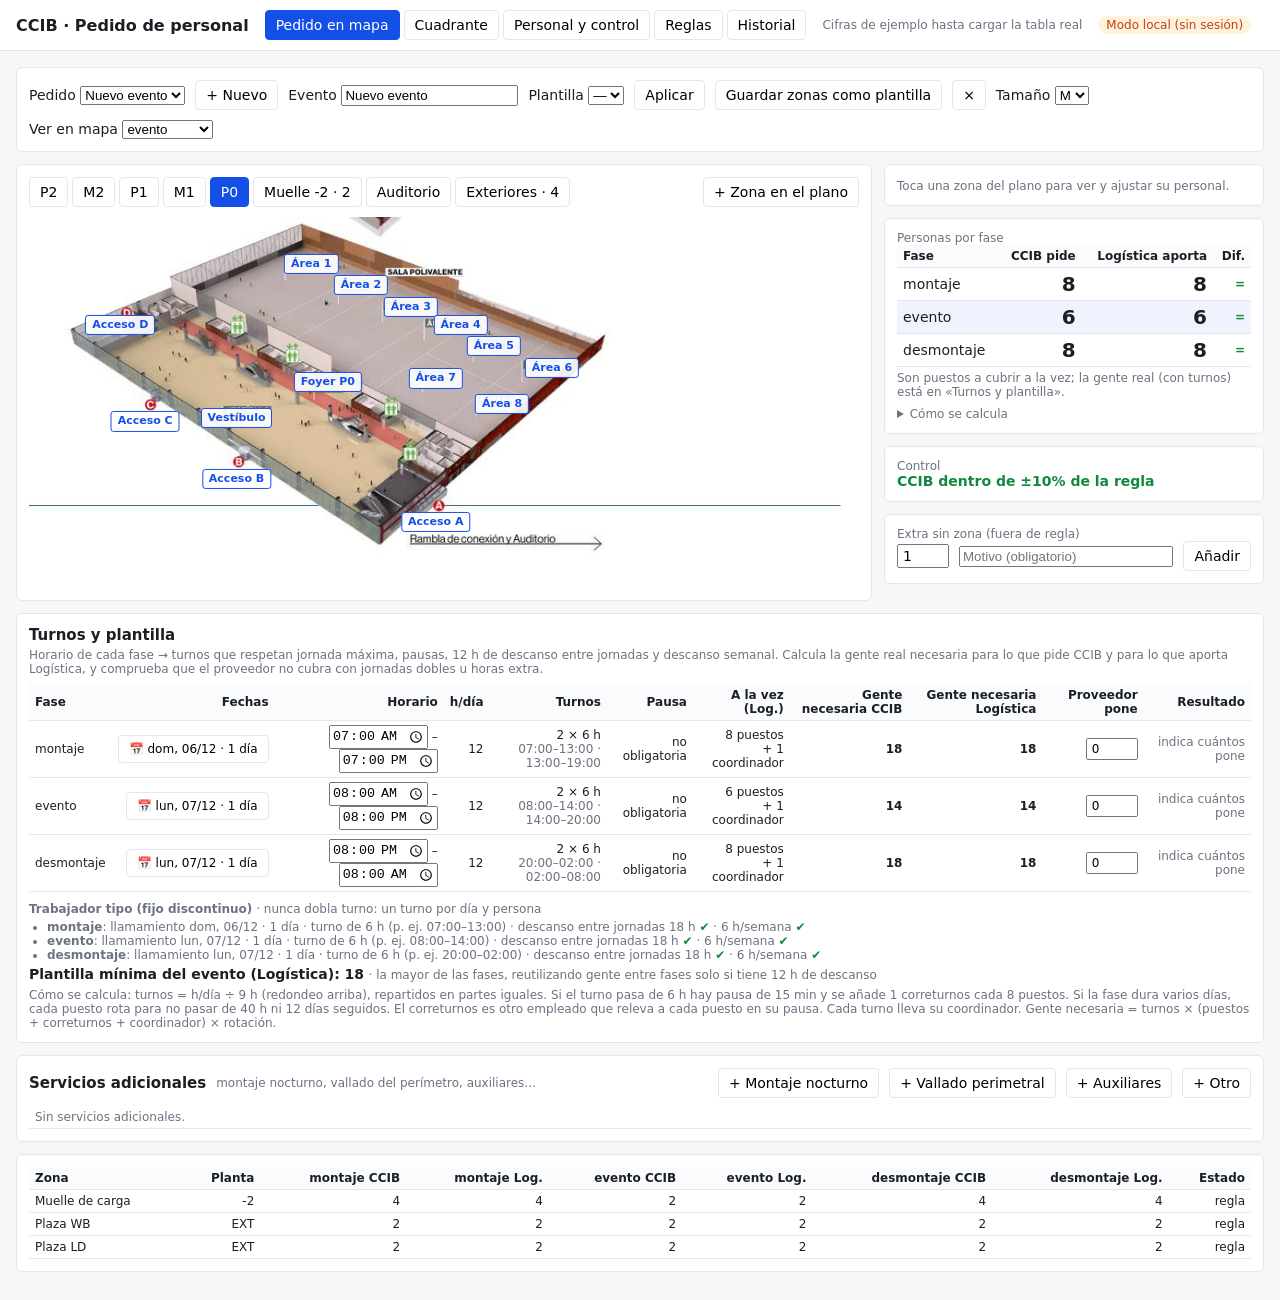
==== commit 85984f7b: "CCIB: mínimo de personal con descanso semanal flexible (art. 37.1 ET) y días libres automáticos Co-A" ====
--- a/CCIB.html
+++ b/CCIB.html
@@ -133,8 +133,8 @@
 function normZ(o){const n={};SZ.forEach(s=>{n[s]={};PH.forEach(p=>n[s][p]=num(o&&o[s]?o[s][p]:0))});return n}
 function mergeRules(x){Object.keys(x||{}).forEach(k=>{R[k]=normZ(x[k])})}
 function normOv(o){const n={};Object.keys(o||{}).forEach(id=>{const v=o[id];if(!v)return;n[id]={motivo:v.motivo||''};PH.forEach(p=>n[id][p]=num(v[p]))});return n}
-const PAR0={maxDia:9,descanso:12,pausaDesde:6,pausaMin:15,maxSemana:40,maxDiasSem:5,descDias:2,coordPor:20,nocMaxDia:8,reten:5,brutoH:9.71,coordH:12,nocPct:25,ssEmp:30.65,atep:1.5,ssTrab:6.5,irpf:2,margen:25,iva:21};let PAR={...PAR0};
-const PARL={maxDia:'Jornada máx. (h/día)',descanso:'Descanso entre jornadas (h)',pausaDesde:'Pausa si turno > (h)',pausaMin:'Pausa (min)',maxSemana:'Máx. h/semana',maxDiasSem:'Máx. días seguidos',coordPor:'Personas por coordinador',descDias:'Días libres tras días seguidos',nocMaxDia:'Jornada máx. nocturna (h)',reten:'Retén para caídas (%)',brutoH:'Bruto €/hora (SMI 2026 ≈9,71)',coordH:'Bruto €/hora coordinador',nocPct:'Plus nocturno 22–06 h (%)',ssEmp:'Seg. Social empresa (%)',atep:'AT/EP (%)',ssTrab:'Seg. Social trabajador (%)',irpf:'IRPF (%)',margen:'Margen sobre coste (%)',iva:'IVA (%)'};
+const PAR0={maxDia:9,descanso:12,pausaDesde:6,pausaMin:15,maxSemana:40,maxDiasSem:12,descSemH:36,accDias:14,descAccH:72,coordPor:20,nocMaxDia:8,reten:5,brutoH:9.71,coordH:12,nocPct:25,ssEmp:30.65,atep:1.5,ssTrab:6.5,irpf:2,margen:25,iva:21};let PAR={...PAR0};
+const PARL={maxDia:'Jornada máx. (h/día)',descanso:'Descanso entre jornadas (h)',pausaDesde:'Pausa si turno > (h)',pausaMin:'Pausa (min)',maxSemana:'Máx. h/semana',maxDiasSem:'Máx. días seguidos',descSemH:'Descanso semanal: mín. h seguidas',accDias:'Acumulable en (días)',descAccH:'Descanso semanal por periodo (h)',coordPor:'Personas por coordinador',nocMaxDia:'Jornada máx. nocturna (h)',reten:'Retén para caídas (%)',brutoH:'Bruto €/hora (SMI 2026 ≈9,71)',coordH:'Bruto €/hora coordinador',nocPct:'Plus nocturno 22–06 h (%)',ssEmp:'Seg. Social empresa (%)',atep:'AT/EP (%)',ssTrab:'Seg. Social trabajador (%)',irpf:'IRPF (%)',margen:'Margen sobre coste (%)',iva:'IVA (%)'};
 function iso(d){return d.getFullYear()+'-'+String(d.getMonth()+1).padStart(2,'0')+'-'+String(d.getDate()).padStart(2,'0')}
 function addD(ds,n){const d=new Date(ds+'T00:00');d.setDate(d.getDate()+n);return iso(d)}
 function rangeDays(a,b){const o=[];if(!a||!b||b<a)return a?[a]:o;for(let d=a;d<=b;d=addD(d,1))o.push(d);return o}
@@ -150,11 +150,11 @@
 function renderPsel(){const ids=Object.keys(PED).sort((a,b)=>(PED[b].updatedAt||0)-(PED[a].updatedAt||0));$('psel').innerHTML=ids.map(id=>`<option value="${id}" ${id==PID?'selected':''}>${(PED[id].ev||'Sin nombre').replace(/</g,'&lt;')}</option>`).join('')}
 function boot(){let db=null;try{db=parent.buCcibFb&&parent.buCcibFb()}catch(e){}
  const start=()=>{const ids=Object.keys(PED);if(!PID||!PED[PID]){if(ids.length)loadP(PED[ids.sort((a,b)=>(PED[b].updatedAt||0)-(PED[a].updatedAt||0))[0]]);else{newP();return}}render()};
- if(db&&db.ref){REF=db.ref('cu1/ccib');REF.on('value',sn=>{const v=sn.val()||{},mine=PID&&PED[PID]?PED[PID].updatedAt:null;if(v.reglas&&v.reglas.j)applyRules(v.reglas.j);if(v.params&&v.params.j){try{PAR={...PAR0,...JSON.parse(v.params.j)}}catch(e){}}if(v.config&&v.config.j){try{applyCfg(JSON.parse(v.config.j))}catch(e){}}if(v.empleados&&v.empleados.j){try{EMP=JSON.parse(v.empleados.j)||[]}catch(e){}}PED={};Object.entries(v.pedidos||{}).forEach(([k,o])=>{try{PED[k]=JSON.parse(o.j)}catch(e){}});MODE='fb';setSync('ok','Sincronizado');
+ if(db&&db.ref){REF=db.ref('cu1/ccib');REF.on('value',sn=>{const v=sn.val()||{},mine=PID&&PED[PID]?PED[PID].updatedAt:null;if(v.reglas&&v.reglas.j)applyRules(v.reglas.j);if(v.params&&v.params.j){try{PAR={...PAR0,...JSON.parse(v.params.j)}}catch(e){}}fixPar();if(v.config&&v.config.j){try{applyCfg(JSON.parse(v.config.j))}catch(e){}}if(v.empleados&&v.empleados.j){try{EMP=JSON.parse(v.empleados.j)||[]}catch(e){}}PED={};Object.entries(v.pedidos||{}).forEach(([k,o])=>{try{PED[k]=JSON.parse(o.j)}catch(e){}});MODE='fb';setSync('ok','Sincronizado');
    if(PID&&PED[PID]&&PED[PID].updatedAt!==mine){const keepCur=cur,keepF=floor;loadP(PED[PID]);cur=keepCur;floor=keepF}start()},
   err=>{MODE='local';loadLocalAll();setSync('err','Sin permiso en la nube · guardado en este dispositivo');start()})}
  else{loadLocalAll();setSync('err','Modo local (sin sesión)');start()}}
-function loadLocalAll(){try{const v=JSON.parse(localStorage.getItem(LS)||'{}');if(v.R)mergeRules(v.R);if(v.PAR)PAR={...PAR0,...v.PAR};EMP=v.EMP||[];applyCfg(v.CFG);PED=v.PED||{}}catch(e){}}
+function loadLocalAll(){try{const v=JSON.parse(localStorage.getItem(LS)||'{}');if(v.R)mergeRules(v.R);if(v.PAR)PAR={...PAR0,...v.PAR};fixPar();EMP=v.EMP||[];applyCfg(v.CFG);PED=v.PED||{}}catch(e){}}
 const $=id=>document.getElementById(id),sum=num;
 /* Zonas: base del plano + zonas propias (ZC), desactivadas (ZOFF), nombres editados (ZN), plantillas (PL). Global en cu1/ccib/config */
 let ZC=[],ZOFF=[],ZN={},PL={},placing=null,Z=[],byId={};
@@ -244,7 +244,7 @@
 function plan(p,posFn){const t=TT[p],H=hoursDay(t),D=nDays(t);let pos=0;SEL().forEach(id=>pos+=num(posFn(id,p)));if(p=='evento')pos+=extras.reduce((a,e)=>a+e.n,0);
  if(!H||!D||!pos)return{H,D,pos,T:0,len:0,shifts:[],pause:0,rel:0,coord:0,cap:1,slot:0,sim:0,need:0};
  const T=Math.ceil(H/PAR.maxDia-1e-9),len=H/T,pause=len>PAR.pausaDesde?PAR.pausaMin:0,cap=Math.max(1,Math.floor(120/Math.max(1,PAR.pausaMin))),rel=pause?Math.ceil(pos/cap):0;
- const dw=Math.min(D,7),slot=Math.max(1,Math.ceil(dw*len/PAR.maxSemana-1e-9),Math.ceil(dw/PAR.maxDiasSem-1e-9));
+ const dw=Math.min(D,7),slot=Math.max(1,Math.ceil(dw*len/PAR.maxSemana-1e-9),Math.ceil(dw/patWC(len).W-1e-9));
  const shifts=[];for(let k=0;k<T;k++){const a=tm(t.i)+k*len*60;shifts.push(hm(a)+'–'+hm(a+len*60))}
  const coord=Math.max(1,Math.ceil((pos+rel)/Math.max(1,PAR.coordPor)));
  return{H,D,pos,T,len,shifts,pause,rel,coord,cap,slot,sim:pos+rel+coord,need:T*(pos+rel+coord)*slot}}
@@ -291,25 +291,27 @@
 function checkEmp(list){const a=list.slice().sort((x,y)=>x.st-y.st),w=[];
  for(let i=1;i<a.length;i++){if(a[i].date==a[i-1].date)w.push('doble turno el '+fdia(a[i].date));else if(a[i].st<a[i-1].en)w.push('solapa '+fdia(a[i].date));else if((a[i].st-a[i-1].en)/36e5<PAR.descanso)w.push('descanso '+f1((a[i].st-a[i-1].en)/36e5)+' h antes del '+fdia(a[i].date))}
  for(let i=0;i<a.length;i++){let h=0;for(let j=i;j<a.length&&a[j].st<a[i].st+7*864e5;j++)h+=(a[j].en-a[j].st)/36e5;if(h>PAR.maxSemana+1e-9){w.push(f1(h)+' h en 7 días');break}}
- const ds=[...new Set(a.map(x=>x.date))].sort();let run=1;for(let i=1;i<ds.length;i++){if(addD(ds[i-1],1)==ds[i]){run++;if(run>PAR.maxDiasSem){w.push('más de '+PAR.maxDiasSem+' días seguidos');break}}else{const libres=Math.round((new Date(ds[i]+'T00:00')-new Date(ds[i-1]+'T00:00'))/864e5)-1;if(run>=PAR.maxDiasSem&&libres<PAR.descDias){w.push('tras '+run+' días seguidos necesita '+PAR.descDias+' libres');break}run=1}}
+ const ds=[...new Set(a.map(x=>x.date))].sort();let run=1;for(let i=1;i<ds.length;i++){run=addD(ds[i-1],1)==ds[i]?run+1:1;if(run>PAR.maxDiasSem){w.push('más de '+PAR.maxDiasSem+' días seguidos');break}}
+ /* Descanso semanal (art. 37.1 ET): pausas de ≥ descSemH h seguidas; en cada periodo de accDias días deben sumar descAccH h. Puede ser 1 día libre suelto (≈36–42 h) */
+ if(a.length>1){const span=(a[a.length-1].en-a[0].st)/864e5;if(span>PAR.accDias)for(let i=0;i<a.length;i++){const w0=a[i].st,w1=w0+PAR.accDias*864e5;if(w1>a[a.length-1].en)break;let rest=0;for(let j=i;j<a.length-1&&a[j+1].st<=w1;j++){const g=(a[j+1].st-a[j].en)/36e5;if(g>=PAR.descSemH)rest+=g}if(rest+1e-9<PAR.descAccH){w.push('falta descanso semanal ('+f1(rest)+' de '+PAR.descAccH+' h en '+PAR.accDias+' días)');break}}}
  return w}
 function byEmp(SL){const m={};SL.forEach(s=>{const e=AS[s.key];if(e)(m[e]=m[e]||[]).push(s)});return m}
 const hrs=l=>(l||[]).reduce((a,z)=>a+z.en-z.st,0);
 /* Reparto: «combinar» usa primero a quien ya trabaja (menos gente, rotación 5+2); «igual» reparte horas. crear=true añade vacantes «Por contratar» cuando nadie cumple las normas */
 function autoAssign(modo,crear,cycOff){const SL=allSlots().sort((a,b)=>a.st-b.st||(a.role>b.role?1:-1)),m=byEmp(SL);let miss=0,done=0,nuevos=0;
  /* Rotación escalonada: si el pedido dura más de maxDiasSem días, cada empleado tiene su ciclo (5 trabajo + 2 libres) desplazado; así siempre hay gente disponible y no descansan todos a la vez */
- const D0=SL.length?SL[0].date:'',span=SL.length?Math.round((new Date(SL[SL.length-1].date+'T00:00')-new Date(D0+'T00:00'))/864e5)+1:0,cyc=PAR.maxDiasSem+PAR.descDias,useCyc=!cycOff&&modo!='igual'&&span>PAR.maxDiasSem;
+ const D0=SL.length?SL[0].date:'',span=SL.length?Math.round((new Date(SL[SL.length-1].date+'T00:00')-new Date(D0+'T00:00'))/864e5)+1:0,cyc=7,PW2=patWC(Math.max(1,...SL.map(s=>(s.en-s.st)/36e5))).W,useCyc=!cycOff&&modo!='igual'&&span>PW2;
  const kOf=d=>Math.round((new Date(d+'T00:00')-new Date(D0+'T00:00'))/864e5),OFF={};EMP.forEach((e,i)=>OFF[e.id]=i%cyc);
- const okCyc=(e,d)=>!useCyc||(((kOf(d)-OFF[e.id])%cyc)+cyc)%cyc<PAR.maxDiasSem;
+ const okCyc=(e,d)=>!useCyc||(((kOf(d)-OFF[e.id])%cyc)+cyc)%cyc<PW2;
  SL.forEach(s=>{if(AS[s.key]&&EMP.some(e=>e.id==AS[s.key])&&AT[s.key]?.st!='caida')return;
   const prev=addD(s.date,-1),same=e=>(m[e.id]||[]).some(z=>z.date==prev&&z.k==s.k)?0:1;const L=EMP.slice().sort((x,y)=>modo=='igual'?hrs(m[x.id])-hrs(m[y.id]):(same(x)-same(y))||(hrs(m[y.id])-hrs(m[x.id]))||EN(x.id).localeCompare(EN(y.id)));
   let cand=L.find(e=>avail(e,s.date)&&okCyc(e,s.date)&&!checkEmp((m[e.id]||[]).concat([s])).length);
-  if(!cand&&crear){{nuevos++;const v={id:Date.now().toString(36)+Math.random().toString(36).slice(2,6),n:'Por contratar',a:String(EMP.filter(e=>e.n=='Por contratar').length+1)};EMP.push(v);{const k=kOf(s.date),cnt={};Object.values(OFF).forEach(o=>cnt[o]=(cnt[o]||0)+1);let best=null;for(let j=0;j<PAR.maxDiasSem;j++){const o=(((k-j)%cyc)+cyc)%cyc;if(best==null||(cnt[o]||0)<(cnt[best]||0))best=o}OFF[v.id]=best}cand=v}}
+  if(!cand&&crear){{nuevos++;const v={id:Date.now().toString(36)+Math.random().toString(36).slice(2,6),n:'Por contratar',a:String(EMP.filter(e=>e.n=='Por contratar').length+1)};EMP.push(v);{const k=kOf(s.date),cnt={};Object.values(OFF).forEach(o=>cnt[o]=(cnt[o]||0)+1);let best=null;for(let j=0;j<6;j++){const o=(((k-j)%cyc)+cyc)%cyc;if(best==null||(cnt[o]||0)<(cnt[best]||0))best=o}OFF[v.id]=best}cand=v}}
   if(cand){AS[s.key]=cand.id;(m[cand.id]=m[cand.id]||[]).push(s);done++}else miss++});
  return{done,miss,nuevos}}
 /* Patrones 5+2 escalonados (como hacen las empresas de montaje): se calcula cuántas personas hacen falta con cada desfase para cubrir la demanda diaria y se reparte; los equipos encadenan montaje → evento → desmontaje */
 function patAssign(crear){const SL=allSlots().sort((a,b)=>a.st-b.st||a.k-b.k||(a.role>b.role?1:-1));if(!SL.length)return{done:0,miss:0,nuevos:0};
- const D=rangeDays(SL[0].date,SL[SL.length-1].date),cyc=PAR.maxDiasSem+PAR.descDias,kOf=d=>D.indexOf(d),dem=D.map(d=>SL.filter(s=>s.date==d&&!(AS[s.key]&&AT[s.key]?.st!='caida')).length),wk=(o,k)=>((k-o)%cyc+cyc)%cyc<PAR.maxDiasSem;
+ const D=rangeDays(SL[0].date,SL[SL.length-1].date),cyc=7,PW=patWC(Math.max(...SL.map(s=>(s.en-s.st)/36e5))).W,kOf=d=>D.indexOf(d),dem=D.map(d=>SL.filter(s=>s.date==d&&!(AS[s.key]&&AT[s.key]?.st!='caida')).length),wk=(o,k)=>((k-o)%cyc+cyc)%cyc<PW;
  const x=Array(cyc).fill(0),cov=()=>D.map((_,k)=>x.reduce((a,c,o)=>a+(wk(o,k)?c:0),0));
  for(let g=0;g<5000;g++){const c=cov(),def=dem.map((d,k)=>Math.max(0,d-c[k]));if(!def.some(Boolean))break;let bo=0,bg=-1;for(let o=0;o<cyc;o++){const gain=def.reduce((a,d,k)=>a+(d&&wk(o,k)?1:0),0);if(gain>bg){bg=gain;bo=o}}x[bo]++}
  for(let o=0;o<cyc;o++)while(x[o]>0){x[o]--;const c=cov();if(dem.some((d,k)=>c[k]<d)){x[o]++;break}}
@@ -321,8 +323,51 @@
   if(!cand&&crear){const v={id:Date.now().toString(36)+Math.random().toString(36).slice(2,6),n:'Por contratar',a:String(EMP.filter(e=>e.n=='Por contratar').length+1)};EMP.push(v);OFF[v.id]=((k%cyc)+cyc)%cyc;nuevos++;cand=v}
   if(cand){AS[s.key]=cand.id;if(AT[s.key]?.st=='caida')delete AT[s.key];(m[cand.id]=m[cand.id]||[]).push(s);done++}else miss++})});
  return{done,miss,nuevos}}
-/* Prueba tres repartos y se queda con el que cubre más puestos con menos gente */
-function bestAssign(modo,crear){const A0=JSON.stringify(AS),E0=JSON.stringify(EMP),T0=JSON.stringify(AT);let best=null;(modo=='igual'?['i']:['pat',false,true]).forEach(off=>{AS=JSON.parse(A0);EMP=JSON.parse(E0);AT=JSON.parse(T0);const r=off=='pat'?patAssign(crear):autoAssign(modo,crear,off),u=new Set(Object.values(AS)).size;if(!best||r.miss<best.r.miss||(r.miss==best.r.miss&&u<best.u))best={r,u,AS:AS,EMP:EMP,AT:AT}});AS=best.AS;EMP=best.EMP;AT=best.AT;if(best.r.nuevos)saveEmp();return best.r}
+/* Mínimo de personal: cada persona tiene una franja fija (mañana / tarde / noche) para no romper las 12 h y un patrón W días + libres
+   (W = mín(días seguidos, h semanales ÷ turno)). Por franja se busca el nº mínimo de personas por desfase que cubre la demanda de cada día
+   (cobertura con 300 intentos aleatorios + poda) y se reparten los puestos. Así la misma gente pasa de montaje a evento y desmontaje. */
+function fixPar(){if(PAR.descDias!=null){if(PAR.maxDiasSem==5)PAR.maxDiasSem=12;delete PAR.descDias}}
+function patWC(len){const W=Math.max(1,Math.min(6,PAR.maxDiasSem,Math.floor(PAR.maxSemana/Math.max(.5,len)+1e-9)));return{W,cyc:7}}
+function famOf(s){const h=new Date(s.st).getHours();return h>=5&&h<12?'mañana':h>=12&&h<19?'tarde':'noche'}
+function famAssign(crear){const SL=allSlots().sort((a,b)=>a.st-b.st||a.k-b.k||(a.role>b.role?1:-1));if(!SL.length)return{done:0,miss:0,nuevos:0,lb:0};
+ const D=rangeDays(SL[0].date,SL[SL.length-1].date),fams=[...new Set(SL.map(famOf))],m=byEmp(SL),PAT={};let lbT=0;
+ const keep=s=>AS[s.key]&&EMP.some(e=>e.id==AS[s.key])&&AT[s.key]?.st!='caida';
+ fams.forEach(f=>{const FS=SL.filter(s=>famOf(s)==f),maxLen=Math.max(...FS.map(s=>(s.en-s.st)/36e5)),{W,cyc}=patWC(maxLen),
+  dem=D.map(d=>FS.filter(s=>s.date==d&&!keep(s)).length),wk=(o,k)=>((k-o)%cyc+cyc)%cyc<W;
+  let lb=Math.max(0,...dem);for(let i=0;i<D.length;i++){let t=0,n=0;for(let j=i;j<Math.min(D.length,i+cyc);j++){t+=dem[j];n++}lb=Math.max(lb,Math.ceil(t/Math.min(W,n)))}lbT+=lb;
+  let best=null;for(let it=0;it<300;it++){const x=Array(cyc).fill(0),cov=()=>D.map((_,k)=>x.reduce((a,c,o)=>a+(wk(o,k)?c:0),0));
+   for(let g=0;g<3000;g++){const c=cov(),def=dem.map((d,k)=>Math.max(0,d-c[k]));if(!def.some(Boolean))break;let bo=[],bg=-1;for(let o=0;o<cyc;o++){const gain=def.reduce((a,d,k)=>a+(d&&wk(o,k)?d:0),0);if(gain>bg){bg=gain;bo=[o]}else if(gain==bg)bo.push(o)}x[bo[Math.floor(Math.random()*bo.length)]]++}
+   const ord=[...Array(cyc).keys()].sort(()=>Math.random()-.5);let ch=true;while(ch){ch=false;for(const o of ord)if(x[o]>0){x[o]--;const c=cov();if(dem.some((d,k)=>c[k]<d))x[o]++;else ch=true}}
+   const t=x.reduce((a,b)=>a+b,0);if(!best||t<best.t)best={t,x:x.slice()};if(best.t<=lb)break}
+  PAT[f]={x:best?best.x:[],wk,cyc,W,FS}});
+ // personas: primero los que ya trabajan en esa franja, luego el resto de la lista, luego vacantes
+ const OFF={},FAM={},pool=EMP.filter(e=>e.estado!='baja').sort((a,b)=>hrs(m[b.id])-hrs(m[a.id])||EN(a.id).localeCompare(EN(b.id),'es'));let nuevos=0,done=0,miss=0;
+ const pref=f=>pool.filter(e=>FAM[e.id]==null&&(m[e.id]||[]).some(z=>famOf(z)==f)).concat(pool.filter(e=>FAM[e.id]==null&&!(m[e.id]||[]).length));
+ fams.forEach(f=>{const P=PAT[f];for(let o=0;o<P.cyc;o++)for(let j=0;j<(P.x[o]||0);j++){let e=pref(f)[0];if(!e&&crear){e={id:Date.now().toString(36)+Math.random().toString(36).slice(2,6),n:'Por contratar',a:String(EMP.filter(z=>z.n=='Por contratar').length+1)};EMP.push(e);nuevos++}if(e){OFF[e.id]=o;FAM[e.id]=f}}});
+ D.forEach((d,k)=>SL.filter(s=>s.date==d).forEach(s=>{if(keep(s))return;const f=famOf(s),P=PAT[f],prev=addD(d,-1),same=e=>(m[e.id]||[]).some(z=>z.date==prev&&(z.sv?.id||z.p)==(s.sv?.id||s.p)&&z.k==s.k)?0:1;
+  const ok=e=>avail(e,d)&&!(m[e.id]||[]).some(z=>z.date==d)&&!checkEmp((m[e.id]||[]).concat([s])).length;
+  let cand=EMP.filter(e=>FAM[e.id]==f&&P.wk(OFF[e.id],k)).sort((a,b)=>same(a)-same(b)||hrs(m[b.id])-hrs(m[a.id])).find(ok)||EMP.filter(e=>FAM[e.id]==f).sort((a,b)=>hrs(m[a.id])-hrs(m[b.id])).find(ok)||EMP.filter(e=>FAM[e.id]==null).find(ok);
+  if(!cand&&crear){cand={id:Date.now().toString(36)+Math.random().toString(36).slice(2,6),n:'Por contratar',a:String(EMP.filter(z=>z.n=='Por contratar').length+1)};EMP.push(cand);FAM[cand.id]=f;OFF[cand.id]=((k%P.cyc)+P.cyc)%P.cyc;nuevos++}
+  if(cand){AS[s.key]=cand.id;if(AT[s.key]?.st=='caida')delete AT[s.key];(m[cand.id]=m[cand.id]||[]).push(s);done++}else miss++}));
+ // vacantes creadas que al final no trabajan: fuera
+ if(crear)EMP=EMP.filter(e=>!(e.n=='Por contratar'&&!(m[e.id]||[]).length));
+ return{done,miss,nuevos,lb:lbT}}
+/* Mínimo de personal sin franjas fijas: cada persona tiene 1 día libre escalonado cada 7 (6+1; si el turno es largo, los que marque el tope semanal)
+   y cada día se reparten los puestos por hora de inicio a quien terminó antes su último turno (así encadena mañana → tarde → noche
+   respetando 12 h). Los días libres los decide la app; las normas se comprueban con checkEmp. */
+function flowAssign(crear,vr){vr=vr||0;const SL=allSlots().sort((a,b)=>a.st-b.st||(a.role>b.role?1:-1));if(!SL.length)return{done:0,miss:0,nuevos:0};
+ const D=rangeDays(SL[0].date,SL[SL.length-1].date),m=byEmp(SL),OFF={},keep=s=>AS[s.key]&&EMP.some(e=>e.id==AS[s.key])&&AT[s.key]?.st!='caida';let nOff=0,nuevos=0,done=0,miss=0;
+ const pool=EMP.filter(e=>e.estado!='baja').sort((a,b)=>hrs(m[b.id])-hrs(m[a.id])||EN(a.id).localeCompare(EN(b.id),'es'));pool.forEach(e=>OFF[e.id]=(nOff++)%7);
+ const rest=(e,k)=>OFF[e.id]!=null&&((k-OFF[e.id])%7+7)%7==6,lastEnd=e=>{const l=m[e.id]||[];return l.length?Math.max(...l.map(z=>z.en)):0};
+ D.forEach((d,k)=>{const today=new Set();SL.filter(s=>s.date==d&&keep(s)).forEach(s=>today.add(AS[s.key]));
+  SL.filter(s=>s.date==d&&!keep(s)).forEach(s=>{const prev=addD(d,-1),cont=e=>(m[e.id]||[]).some(z=>z.date==prev&&(z.sv?.id||z.p)==(s.sv?.id||s.p)&&z.k==s.k&&z.role==s.role)?0:1;
+   const ok=e=>!today.has(e.id)&&avail(e,d)&&!checkEmp((m[e.id]||[]).concat([s])).length;
+   let cand=EMP.filter(e=>OFF[e.id]!=null&&!rest(e,k)).sort(vr==1?(a,b)=>lastEnd(a)-lastEnd(b):vr==2?(a,b)=>cont(a)-cont(b)||hrs(m[b.id])-hrs(m[a.id]):(a,b)=>cont(a)-cont(b)||lastEnd(a)-lastEnd(b)).find(ok)||EMP.filter(e=>OFF[e.id]!=null&&rest(e,k)&&(m[e.id]||[]).length==0).find(ok);
+   if(!cand&&crear){cand={id:Date.now().toString(36)+Math.random().toString(36).slice(2,6),n:'Por contratar',a:String(EMP.filter(z=>z.n=='Por contratar').length+1)};EMP.push(cand);let o=(nOff++)%7;if(((k-o)%7+7)%7==6)o=(o+1)%7;OFF[cand.id]=o;nuevos++}
+   if(cand){AS[s.key]=cand.id;today.add(cand.id);if(AT[s.key]?.st=='caida')delete AT[s.key];(m[cand.id]=m[cand.id]||[]).push(s);done++}else miss++})});
+ return{done,miss,nuevos}}
+/* Prueba los repartos y se queda con el que cubre más puestos con menos gente */
+function bestAssign(modo,crear){const A0=JSON.stringify(AS),E0=JSON.stringify(EMP),T0=JSON.stringify(AT);let best=null;(modo=='igual'?['i']:['flow','flow1','flow2','fam','pat',false,true]).forEach(off=>{AS=JSON.parse(A0);EMP=JSON.parse(E0);AT=JSON.parse(T0);const r=String(off).startsWith('flow')?flowAssign(crear,+(String(off)[4]||0)):off=='fam'?famAssign(crear):off=='pat'?patAssign(crear):autoAssign(modo,crear,off),u=new Set(Object.values(AS)).size;if(!best||r.miss<best.r.miss||(r.miss==best.r.miss&&u<best.u))best={r,u,AS:AS,EMP:EMP,AT:AT}});AS=best.AS;EMP=best.EMP;AT=best.AT;if(best.r.nuevos)saveEmp();return best.r}
 /* Costes: bruto por horas (+ plus nocturno), neto aproximado, aportes de empresa y factura a CCIB */
 function slotCost(s){const h=(s.en-s.st)/36e5,nh=nightMin(s.st,s.en)/60,rate=s.role=='C'?PAR.coordH:PAR.brutoH;return{h,nh,bruto:h*rate+nh*rate*PAR.nocPct/100}}
 const eur=x=>x.toLocaleString('es-ES',{style:'currency',currency:'EUR'});
@@ -336,18 +381,19 @@
  <div style="margin-top:8px;font-size:16px"><b>Factura a CCIB:</b> ${eur(F)} + IVA ${PAR.iva}% (${eur(I)}) = <b>${eur(F+I)}</b> <span class="mu">· margen ${PAR.margen}% sobre coste empresa</span></div>
  <div class="mu" style="margin-top:4px">Bruto ${PAR.brutoH} €/h (coordinador ${PAR.coordH} €/h) + plus nocturno ${PAR.nocPct}% entre 22 y 6 h. Aportes empresa ${PAR.ssEmp}% + AT/EP ${PAR.atep}%. Neto = bruto − Seg. Social trabajador ${PAR.ssTrab}% − IRPF ${PAR.irpf}%. Todo editable en «Reglas». El SMI 2026 es 17.094 €/año (≈9,71 €/h con 1.760 h); tu convenio puede fijar más. Orientativo: confírmalo con tu gestoría.</div>`;
  $('cost').innerHTML=h;return{emp,net}}
-function renderRot(SL,m){const all=[...new Set(SL.map(s=>s.date))].sort();if(!all.length){$('rot').innerHTML='';return}
- const days=rangeDays(all[0],all[all.length-1]),used=EMP.filter(e=>m[e.id]||(e.no||[]).length||(AB[e.id]||[]).length).sort((a,b)=>EN(a.id).localeCompare(EN(b.id),'es')),libres=EMP.filter(e=>!m[e.id]);
+function renderRot(SL,m){const all=[...new Set(SL.map(s=>s.date))].sort();if(!all.length){$('rot').innerHTML=EMP.length?'<span class="mu">Pon fechas y zonas para ver la rotación.</span>':'';return}
+ const days=rangeDays(all[0],all[all.length-1]),used=EMP.slice().sort((a,b)=>EN(a.id).localeCompare(EN(b.id),'es')),libres=EMP.filter(e=>!m[e.id]);
  const ab={montaje:'M',evento:'E',desmontaje:'D',servicio:'S'};
  let h='<table><tr><th>Empleado</th>'+days.map(d=>`<th style="text-align:center">${fdia(d).replace(', ','<br>')}</th>`).join('')+'<th>Días</th><th>Horas</th></tr>';
  used.forEach(e=>{const l=m[e.id]||[],byD={};l.forEach(s=>byD[s.date]=s);let run=0,rest=0,cnt=0;
   h+=`<tr><td style="white-space:nowrap">${EN(e.id).replace(/</g,'&lt;')}</td>`+days.map(d=>{const s=byD[d];if(s){run++;cnt++;rest=0;const z=s.role=='P'?((s.zone=='EX'||s.zone=='SV')?(s.lbl||'Extra'):byId[s.zone][1]):s.role=='R'?'Correturnos':'Coordinador';const ca=AT[s.key]?.st=='caida',ok=AT[s.key]?.st=='ok';return`<td data-cell="${e.id}|${d}" style="text-align:center;cursor:pointer;background:${ca?'#fde8e8':'#eef3fd'}" title="${s.sv?s.sv.n:s.p} · ${z}">${ab[s.p]}${s.k+1}${ok?' ✔':''}${ca?' ✖':''}<br><span class="mu">${clk(s.st)}</span></td>`}
    if((e.no||[]).includes(d)||(AB[e.id]||[]).includes(d)){run=0;rest=0;return`<td data-cell="${e.id}|${d}" style="text-align:center;cursor:pointer;background:#f1f1f1" title="No disponible">ND</td>`}
-   const obl=run>=PAR.maxDiasSem||(rest>0&&rest<PAR.descDias&&run==0&&false);if(run>=PAR.maxDiasSem){rest=1;run=0;return`<td data-cell="${e.id}|${d}" style="text-align:center;cursor:pointer;background:#fff3e0" title="Descanso obligatorio">D</td>`}
-   if(rest>0&&rest<PAR.descDias){rest++;return`<td data-cell="${e.id}|${d}" style="text-align:center;cursor:pointer;background:#fff3e0" title="Descanso obligatorio">D</td>`}run=0;rest=0;return`<td data-cell="${e.id}|${d}" style="text-align:center;color:#bbb;cursor:pointer">·</td>`}).join('')+`<td>${cnt}</td><td>${f1(hrs(l)/36e5)}</td></tr>`});
+   const bf=l.filter(z=>z.date<d).sort((x,y)=>y.en-x.en)[0],af=l.filter(z=>z.date>d).sort((x,y)=>x.st-y.st)[0];
+   if(bf&&af&&(af.st-bf.en)/36e5>=PAR.descSemH)return`<td data-cell="${e.id}|${d}" style="text-align:center;cursor:pointer;background:#fff3e0" title="Descanso semanal (${f1((af.st-bf.en)/36e5)} h seguidas)">D</td>`;return`<td data-cell="${e.id}|${d}" style="text-align:center;color:#bbb;cursor:pointer">·</td>`}).join('')+`<td>${cnt}</td><td>${f1(hrs(l)/36e5)}</td></tr>`});
  h+='<tr><td><b>Trabajando</b></td>'+days.map(d=>`<td style="text-align:center"><b>${used.filter(e=>(m[e.id]||[]).some(s=>s.date==d)).length}</b></td>`).join('')+'<td></td><td></td></tr></table>';
- const vac=used.filter(e=>e.n=='Por contratar').length,dem=days.map(d=>new Set(SL.filter(s=>s.date==d).map(s=>s.key)).size);let lb=Math.max(0,...dem);for(let i=0;i<dem.length;i++){let t=0;for(let j=i;j<Math.min(dem.length,i+7);j++)t+=dem[j];if(dem.length-i>=Math.min(7,dem.length))lb=Math.max(lb,Math.ceil(t/Math.min(PAR.maxDiasSem,Math.min(7,dem.length-i))))}
- $('rot').innerHTML=`<div class="mu" style="margin-bottom:6px">${used.length} personas cubren todo el pedido (mínimo teórico con ${PAR.maxDiasSem}+${PAR.descDias}: ${lb})${vac?` · <b class="alert">${vac} por contratar</b>`:''}${libres.length?` · ${libres.length} de la lista sin turno`:''}. M/E/D = montaje/evento/desmontaje + nº de turno. <span style="background:#fff3e0;padding:0 4px">D</span> = días libres obligatorios tras ${PAR.maxDiasSem} seguidos.</div><div class="scroll">${h}</div>`}
+ const vac=used.filter(e=>e.n=='Por contratar'&&(m[e.id]||[]).length).length;const dm=days.map(d=>SL.filter(s=>s.date==d).length),mnL=Math.min(...SL.map(s=>(s.en-s.st)/36e5)),w7=Math.min(7,Math.floor(PAR.maxSemana/mnL+1e-9)),w14=Math.max(1,PAR.accDias-2);let lb=Math.max(0,...dm);
+ for(let i=0;i<dm.length;i++){let t7=0,t14=0;for(let j=i;j<dm.length&&j<i+PAR.accDias;j++){t14+=dm[j];if(j<i+7)t7+=dm[j]}lb=Math.max(lb,Math.ceil(t7/w7),i+PAR.accDias<=dm.length?Math.ceil(t14/w14):0)}
+ $('rot').innerHTML=`<div class="mu" style="margin-bottom:6px">${used.filter(e=>(m[e.id]||[]).length).length} personas cubren todo el pedido (mínimo teórico: ${lb})${vac?` · <b class="alert">${vac} por contratar</b>`:''}${libres.length?` · ${libres.length} de la lista sin turno (disponibles para retén)`:''}. M/E/D = montaje/evento/desmontaje + nº de turno. <span style="background:#fff3e0;padding:0 4px">D</span> = descanso semanal (≥${PAR.descSemH} h seguidas; ${PAR.descAccH} h cada ${PAR.accDias} días). Los días libres los pone la app.</div><div class="scroll">${h}</div>`}
 function zoneNames(id,p){const SL=slots(p).filter(s=>s.role=='P'&&s.zone==id&&AS[s.key]);if(!SL.length)return '<span class="mu">Sin asignar. Ve a «Cuadrante».</span>';
  const g={};SL.forEach(s=>{const k=fdia(s.date)+' '+clk(s.st)+'–'+clk(s.en);(g[k]=g[k]||[]).push(EN(AS[s.key])+(RP[s.key]?' (reemplaza a '+EN(RP[s.key].prev)+')':''))});return Object.entries(g).map(([k,v])=>`${k}: ${v.join(', ')}`).join('<br>')}
 let cPh='evento',cDay='';
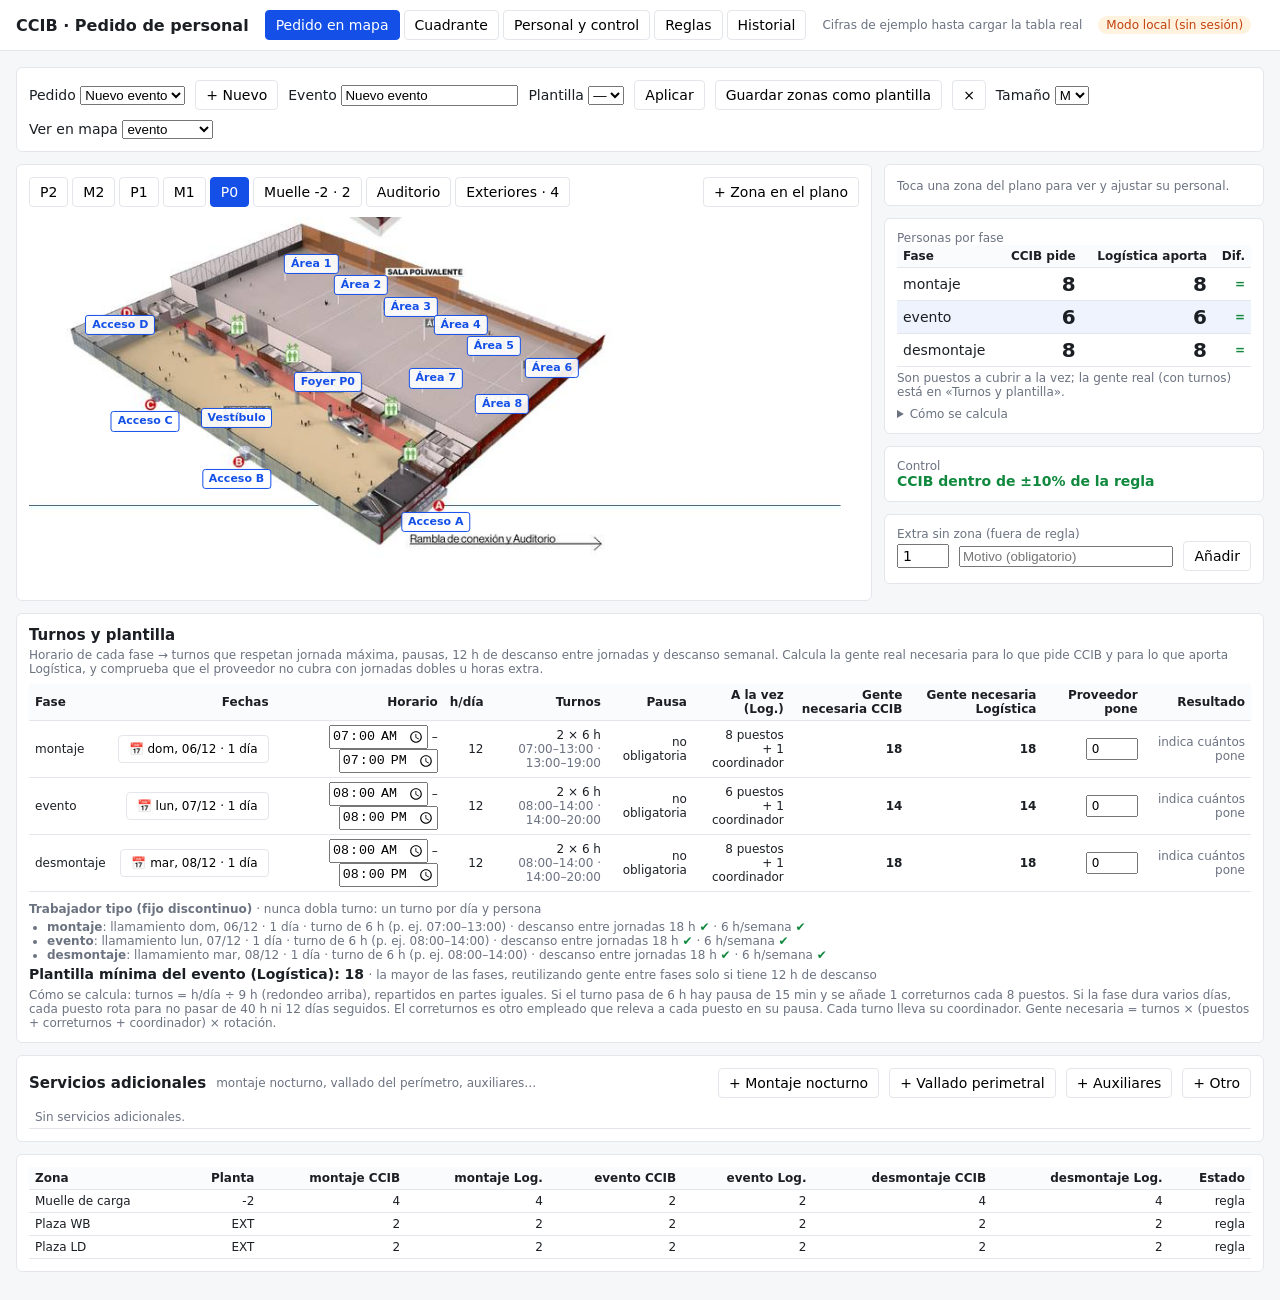
==== commit cde26b36: "CCIB: desmontaje de día por defecto (no nocturno) Co-Authored-By: Claude Opus 5.5 <noreply@anthropic" ====
--- a/CCIB.html
+++ b/CCIB.html
@@ -70,10 +70,10 @@
 </section>
 <section id="v-pers" hidden>
  <div class="card"><b>Empleados (fijos discontinuos)</b> <span class="mu">· todo editable: nombre, apellidos, teléfono, estado y días no disponibles</span>
-  <div class="row" style="margin-top:6px"><input id="empN" placeholder="Nombre"><input id="empA" placeholder="Apellidos"><input id="empT1" placeholder="Teléfono"><button id="empAddB">Añadir</button></div>
+  <div class="row" style="margin-top:6px"><input id="empN" placeholder="Nombre"><input id="empA" placeholder="Apellidos"><input id="empT1" placeholder="Teléfono"><button id="empAddB">Añadir</button><span style="flex:1"></span><input type="number" id="genN" min="1" value="20" style="width:60px"><button id="genB">Generar empleados con nombre</button></div>
   <textarea id="empAdd" rows="2" style="width:100%;font:inherit;margin-top:6px" placeholder="O varios a la vez: «Nombre Apellido1 Apellido2», uno por línea"></textarea>
   <div class="scroll" style="max-height:420px;margin-top:8px"><table id="empT"></table></div></div>
- <div class="card"><div class="row"><b>Rotación por empleado (A–Z)</b><span style="flex:1"></span><label>Reparto <select id="pModo"><option value="combinar">Menos personas (combinar fases)</option><option value="igual">Repartir horas por igual</option></select></label><button id="pAuto" class="on">Autoasignar</button></div>
+ <div class="card"><div class="row"><b>Rotación por empleado (A–Z)</b><span style="flex:1"></span><label>Patrón <select id="pPat"><option value="auto">Automático (menos personal)</option><option value="5+2">5 trabajo + 2 libres</option><option value="6+1">6 trabajo + 1 libre</option><option value="4+3">4 trabajo + 3 libres</option></select></label><label>Reparto <select id="pModo"><option value="combinar">Menos personas (combinar fases)</option><option value="igual">Repartir horas por igual</option></select></label><button id="pAuto" class="on">Autoasignar</button></div>
   <div class="mu">Toca una casilla para quitar, asignar, marcar caída o no disponible.</div><div id="rot" style="margin-top:6px"></div></div>
  <div class="card"><div class="row"><b>Control del día</b><label>Día <select id="kDay"></select></label><span class="mu" id="kSum"></span></div>
   <div class="mu">Presente = registro de jornada (art. 34.9 ET). Caída = la persona no viene: se libera su puesto y se proponen reemplazos que cumplen las normas.</div>
@@ -133,7 +133,7 @@
 function normZ(o){const n={};SZ.forEach(s=>{n[s]={};PH.forEach(p=>n[s][p]=num(o&&o[s]?o[s][p]:0))});return n}
 function mergeRules(x){Object.keys(x||{}).forEach(k=>{R[k]=normZ(x[k])})}
 function normOv(o){const n={};Object.keys(o||{}).forEach(id=>{const v=o[id];if(!v)return;n[id]={motivo:v.motivo||''};PH.forEach(p=>n[id][p]=num(v[p]))});return n}
-const PAR0={maxDia:9,descanso:12,pausaDesde:6,pausaMin:15,maxSemana:40,maxDiasSem:12,descSemH:36,accDias:14,descAccH:72,coordPor:20,nocMaxDia:8,reten:5,brutoH:9.71,coordH:12,nocPct:25,ssEmp:30.65,atep:1.5,ssTrab:6.5,irpf:2,margen:25,iva:21};let PAR={...PAR0};
+const PAR0={maxDia:9,descanso:12,pausaDesde:6,pausaMin:15,maxSemana:40,patron:'auto',maxDiasSem:12,descSemH:36,accDias:14,descAccH:72,coordPor:20,nocMaxDia:8,reten:5,brutoH:9.71,coordH:12,nocPct:25,ssEmp:30.65,atep:1.5,ssTrab:6.5,irpf:2,margen:25,iva:21};let PAR={...PAR0};
 const PARL={maxDia:'Jornada máx. (h/día)',descanso:'Descanso entre jornadas (h)',pausaDesde:'Pausa si turno > (h)',pausaMin:'Pausa (min)',maxSemana:'Máx. h/semana',maxDiasSem:'Máx. días seguidos',descSemH:'Descanso semanal: mín. h seguidas',accDias:'Acumulable en (días)',descAccH:'Descanso semanal por periodo (h)',coordPor:'Personas por coordinador',nocMaxDia:'Jornada máx. nocturna (h)',reten:'Retén para caídas (%)',brutoH:'Bruto €/hora (SMI 2026 ≈9,71)',coordH:'Bruto €/hora coordinador',nocPct:'Plus nocturno 22–06 h (%)',ssEmp:'Seg. Social empresa (%)',atep:'AT/EP (%)',ssTrab:'Seg. Social trabajador (%)',irpf:'IRPF (%)',margen:'Margen sobre coste (%)',iva:'IVA (%)'};
 function iso(d){return d.getFullYear()+'-'+String(d.getMonth()+1).padStart(2,'0')+'-'+String(d.getDate()).padStart(2,'0')}
 function addD(ds,n){const d=new Date(ds+'T00:00');d.setDate(d.getDate()+n);return iso(d)}
@@ -142,8 +142,8 @@
 const nDays=t=>dayList(t).length;
 function fdias(t){const d=dayList(t);if(!d.length)return 'Elegir fechas';const cons=d.every((x,i)=>!i||addD(d[i-1],1)==x);return (cons&&d.length>1?fdia(d[0])+' – '+fdia(d[d.length-1]):d.map(fdia).join(', '))+' · '+d.length+' día'+(d.length>1?'s':'')}
 const fdia=ds=>{const d=new Date(ds+'T00:00');return d.toLocaleDateString('es-ES',{weekday:'short',day:'2-digit',month:'2-digit'})};
-function defT(){const t0=iso(new Date());return{montaje:{ds:t0,de:t0,i:'07:00',f:'19:00',w:0},evento:{ds:addD(t0,1),de:addD(t0,1),i:'08:00',f:'20:00',w:0},desmontaje:{ds:addD(t0,1),de:addD(t0,1),i:'20:00',f:'08:00',w:0}}}
-function normT(p){const d=defT(),t=p.t||{};PH.forEach(k=>{const x=t[k];if(x&&typeof x=='object'){const ds=x.ds||d[k].ds,de=x.de||addD(ds,Math.max(1,+x.d||1)-1);d[k]={days:Array.isArray(x.days)&&x.days.length?x.days.slice().sort():rangeDays(ds,de),i:x.i||d[k].i,f:x.f||d[k].f,w:+x.w||0};d[k].ds=d[k].days[0];d[k].de=d[k].days[d[k].days.length-1]}else if(p.h&&p.h[k]!=null){const H=+p.h[k]||0;d[k].i='08:00';d[k].f=String((8+H)%24).padStart(2,'0')+':00'}});return d}
+function defT(){const t0=iso(new Date());return{montaje:{ds:t0,de:t0,i:'07:00',f:'19:00',w:0},evento:{ds:addD(t0,1),de:addD(t0,1),i:'08:00',f:'20:00',w:0},desmontaje:{ds:addD(t0,2),de:addD(t0,2),i:'08:00',f:'20:00',w:0}}}
+function normT(p){const d=defT(),t=p.t||{};PH.forEach(k=>{const x=t[k];if(x&&typeof x=='object'){const ds=x.ds||d[k].ds,de=x.de||addD(ds,Math.max(1,+x.d||1)-1);d[k]={days:Array.isArray(x.days)&&x.days.length?x.days.slice().sort():rangeDays(ds,de),i:x.i||d[k].i,f:x.f||d[k].f,w:+x.w||0,nocheOk:!!x.nocheOk};d[k].ds=d[k].days[0];d[k].de=d[k].days[d[k].days.length-1];if(k=='desmontaje'&&x.i=='20:00'&&x.f=='08:00'&&!x.nocheOk){d[k].i='08:00';d[k].f='20:00'}}else if(p.h&&p.h[k]!=null){const H=+p.h[k]||0;d[k].i='08:00';d[k].f=String((8+H)%24).padStart(2,'0')+':00'}});return d}
 function saveEmp(){if(REF&&MODE==='fb')REF.child('empleados').set({j:JSON.stringify(EMP),ts:Date.now(),by:who()});else saveLocal()}
 function saveParams(){if(REF&&MODE==='fb')REF.child('params').set({j:JSON.stringify(PAR),ts:Date.now(),by:who()});else saveLocal()}
 function applyRules(j){try{mergeRules(JSON.parse(j))}catch(e){}}
@@ -263,8 +263,8 @@
  $('tipo').innerHTML=(tipo?'<div class="mu"><b>Trabajador tipo (fijo discontinuo)</b> · nunca dobla turno: un turno por día y persona</div><ul class="mu" style="margin:4px 0;padding-left:18px">'+tipo+'</ul>':'')+`<div><b>Plantilla mínima del evento (Logística): ${mx}</b> <span class="mu">· la mayor de las fases, reutilizando gente entre fases solo si tiene ${PAR.descanso} h de descanso</span></div>`;
  $('pmsg').innerHTML=`Cómo se calcula: turnos = h/día ÷ ${PAR.maxDia} h (redondeo arriba), repartidos en partes iguales. Si el turno pasa de ${PAR.pausaDesde} h hay pausa de ${PAR.pausaMin} min y se añade 1 correturnos cada ${Math.floor(120/Math.max(1,PAR.pausaMin))} puestos. Si la fase dura varios días, cada puesto rota para no pasar de ${PAR.maxSemana} h ni ${PAR.maxDiasSem} días seguidos. El correturnos es otro empleado que releva a cada puesto en su pausa. Cada turno lleva su coordinador. Gente necesaria = turnos × (puestos + correturnos + coordinador) × rotación.`;
  $('turnos').querySelectorAll('[data-cal]').forEach(b=>b.onclick=ev=>{ev.stopPropagation();openCal(b.dataset.cal,b)});
- $('turnos').querySelectorAll('input[data-tf]').forEach(i=>i.onchange=()=>{const p=i.dataset.p,k=i.dataset.tf,old=TT[p][k];TT[p][k]=(k=='w')?Math.max(0,+i.value||0):i.value;if(k=='ds'&&TT[p].de<TT[p].ds)TT[p].de=TT[p].ds;log('Turnos',`${p} ${({ds:'fecha inicio',de:'fecha fin',i:'hora inicio',f:'hora fin',w:'proveedor pone'})[k]}: ${old} → ${TT[p][k]}`,sum(calc().evento));render()})}
-function renderParams(){$('params').innerHTML=Object.keys(PAR0).map(k=>`<label class="mu">${PARL[k]} <input type="number" min="0" step="any" data-par="${k}" value="${PAR[k]}"></label>`).join('')+'<button id="parReset">Valores por defecto</button>';
+ $('turnos').querySelectorAll('input[data-tf]').forEach(i=>i.onchange=()=>{const p=i.dataset.p,k=i.dataset.tf,old=TT[p][k];TT[p][k]=(k=='w')?Math.max(0,+i.value||0):i.value;if(k=='i'||k=='f')TT[p].nocheOk=true;if(k=='ds'&&TT[p].de<TT[p].ds)TT[p].de=TT[p].ds;log('Turnos',`${p} ${({ds:'fecha inicio',de:'fecha fin',i:'hora inicio',f:'hora fin',w:'proveedor pone'})[k]}: ${old} → ${TT[p][k]}`,sum(calc().evento));render()})}
+function renderParams(){$('params').innerHTML=Object.keys(PAR0).filter(k=>k!='patron').map(k=>`<label class="mu">${PARL[k]} <input type="number" min="0" step="any" data-par="${k}" value="${PAR[k]}"></label>`).join('')+'<button id="parReset">Valores por defecto</button>';
  $('params').querySelectorAll('input').forEach(i=>i.onchange=()=>{PAR[i.dataset.par]=i.value===''?PAR0[i.dataset.par]:Math.max(0,+i.value||0);saveParams();render()});
  $('parReset').onclick=()=>{PAR={...PAR0};saveParams();render()}}
 /* ═══ Cuadrante: puestos con nombre, pausas, correturnos y coordinador ═══ */
@@ -306,7 +306,7 @@
  SL.forEach(s=>{if(AS[s.key]&&EMP.some(e=>e.id==AS[s.key])&&AT[s.key]?.st!='caida')return;
   const prev=addD(s.date,-1),same=e=>(m[e.id]||[]).some(z=>z.date==prev&&z.k==s.k)?0:1;const L=EMP.slice().sort((x,y)=>modo=='igual'?hrs(m[x.id])-hrs(m[y.id]):(same(x)-same(y))||(hrs(m[y.id])-hrs(m[x.id]))||EN(x.id).localeCompare(EN(y.id)));
   let cand=L.find(e=>avail(e,s.date)&&okCyc(e,s.date)&&!checkEmp((m[e.id]||[]).concat([s])).length);
-  if(!cand&&crear){{nuevos++;const v={id:Date.now().toString(36)+Math.random().toString(36).slice(2,6),n:'Por contratar',a:String(EMP.filter(e=>e.n=='Por contratar').length+1)};EMP.push(v);{const k=kOf(s.date),cnt={};Object.values(OFF).forEach(o=>cnt[o]=(cnt[o]||0)+1);let best=null;for(let j=0;j<6;j++){const o=(((k-j)%cyc)+cyc)%cyc;if(best==null||(cnt[o]||0)<(cnt[best]||0))best=o}OFF[v.id]=best}cand=v}}
+  if(!cand&&crear){{nuevos++;const v={id:Date.now().toString(36)+Math.random().toString(36).slice(2,6),...genName(),ej:true};EMP.push(v);{const k=kOf(s.date),cnt={};Object.values(OFF).forEach(o=>cnt[o]=(cnt[o]||0)+1);let best=null;for(let j=0;j<6;j++){const o=(((k-j)%cyc)+cyc)%cyc;if(best==null||(cnt[o]||0)<(cnt[best]||0))best=o}OFF[v.id]=best}cand=v}}
   if(cand){AS[s.key]=cand.id;(m[cand.id]=m[cand.id]||[]).push(s);done++}else miss++});
  return{done,miss,nuevos}}
 /* Patrones 5+2 escalonados (como hacen las empresas de montaje): se calcula cuántas personas hacen falta con cada desfase para cubrir la demanda diaria y se reparte; los equipos encadenan montaje → evento → desmontaje */
@@ -316,16 +316,19 @@
  for(let g=0;g<5000;g++){const c=cov(),def=dem.map((d,k)=>Math.max(0,d-c[k]));if(!def.some(Boolean))break;let bo=0,bg=-1;for(let o=0;o<cyc;o++){const gain=def.reduce((a,d,k)=>a+(d&&wk(o,k)?1:0),0);if(gain>bg){bg=gain;bo=o}}x[bo]++}
  for(let o=0;o<cyc;o++)while(x[o]>0){x[o]--;const c=cov();if(dem.some((d,k)=>c[k]<d)){x[o]++;break}}
  const m=byEmp(SL),OFF={},pool=EMP.filter(e=>e.estado!='baja').sort((a,b)=>hrs(m[b.id])-hrs(m[a.id])||EN(a.id).localeCompare(EN(b.id)));let pi=0,nuevos=0,done=0,miss=0;
- for(let o=0;o<cyc;o++)for(let j=0;j<x[o];j++){if(pi<pool.length)OFF[pool[pi++].id]=o;else if(crear){const v={id:Date.now().toString(36)+Math.random().toString(36).slice(2,6),n:'Por contratar',a:String(EMP.filter(e=>e.n=='Por contratar').length+1)};EMP.push(v);OFF[v.id]=o;nuevos++}}
+ for(let o=0;o<cyc;o++)for(let j=0;j<x[o];j++){if(pi<pool.length)OFF[pool[pi++].id]=o;else if(crear){const v={id:Date.now().toString(36)+Math.random().toString(36).slice(2,6),...genName(),ej:true};EMP.push(v);OFF[v.id]=o;nuevos++}}
  D.forEach((d,k)=>{SL.filter(s=>s.date==d).forEach(s=>{if(AS[s.key]&&EMP.some(e=>e.id==AS[s.key])&&AT[s.key]?.st!='caida')return;const prev=addD(d,-1),same=e=>(m[e.id]||[]).some(z=>z.date==prev&&z.k==s.k&&(z.sv?.id||z.p)==(s.sv?.id||s.p))?0:1;
   const ok=e=>avail(e,d)&&!checkEmp((m[e.id]||[]).concat([s])).length;
   let cand=EMP.filter(e=>OFF[e.id]!=null&&wk(OFF[e.id],k)).sort((a,b)=>same(a)-same(b)||hrs(m[b.id])-hrs(m[a.id])).find(ok)||EMP.filter(e=>OFF[e.id]==null).sort((a,b)=>hrs(m[b.id])-hrs(m[a.id])).find(ok);
-  if(!cand&&crear){const v={id:Date.now().toString(36)+Math.random().toString(36).slice(2,6),n:'Por contratar',a:String(EMP.filter(e=>e.n=='Por contratar').length+1)};EMP.push(v);OFF[v.id]=((k%cyc)+cyc)%cyc;nuevos++;cand=v}
+  if(!cand&&crear){const v={id:Date.now().toString(36)+Math.random().toString(36).slice(2,6),...genName(),ej:true};EMP.push(v);OFF[v.id]=((k%cyc)+cyc)%cyc;nuevos++;cand=v}
   if(cand){AS[s.key]=cand.id;if(AT[s.key]?.st=='caida')delete AT[s.key];(m[cand.id]=m[cand.id]||[]).push(s);done++}else miss++})});
  return{done,miss,nuevos}}
 /* Mínimo de personal: cada persona tiene una franja fija (mañana / tarde / noche) para no romper las 12 h y un patrón W días + libres
    (W = mín(días seguidos, h semanales ÷ turno)). Por franja se busca el nº mínimo de personas por desfase que cubre la demanda de cada día
    (cobertura con 300 intentos aleatorios + poda) y se reparten los puestos. Así la misma gente pasa de montaje a evento y desmontaje. */
+const NOMS=['Alejandro','Ana','Andrés','Beatriz','Carlos','Carmen','Cristina','Daniel','David','Elena','Enrique','Eva','Fernando','Francisco','Gloria','Hugo','Irene','Isabel','Javier','Jorge','José','Juan','Julia','Laura','Lucía','Luis','Manuel','Marta','María','Mario','Miguel','Mónica','Natalia','Nerea','Nuria','Óscar','Pablo','Patricia','Pedro','Pilar','Raquel','Raúl','Ricardo','Rocío','Rosa','Rubén','Sara','Sergio','Silvia','Sofía','Teresa','Tomás','Víctor','Alba','Iván','Adrián','Noelia','Marc','Jordi','Montse','Núria','Pau','Laia','Oriol'];
+const APS=['García','Martínez','López','Sánchez','González','Rodríguez','Fernández','Pérez','Gómez','Martín','Jiménez','Ruiz','Hernández','Díaz','Moreno','Álvarez','Muñoz','Romero','Alonso','Gutiérrez','Navarro','Torres','Domínguez','Vázquez','Ramos','Gil','Ramírez','Serrano','Blanco','Molina','Morales','Suárez','Ortega','Delgado','Castro','Ortiz','Rubio','Marín','Sanz','Núñez','Iglesias','Medina','Garrido','Cortés','Castillo','Santos','Lozano','Guerrero','Cano','Prieto','Méndez','Cruz','Calvo','Gallego','Vidal','León','Márquez','Herrera','Peña','Flores','Cabrera','Campos','Vega','Fuentes','Carrasco','Diez','Caballero','Reyes','Nieto','Aguilar','Pascual','Santana','Herrero','Puig','Ferrer','Soler','Vila','Roca','Font','Mas'];
+function genName(){const used=new Set(EMP.map(e=>EN(e.id)));for(let t=0;t<500;t++){const n=NOMS[Math.floor(Math.random()*NOMS.length)],a=APS[Math.floor(Math.random()*APS.length)]+' '+APS[Math.floor(Math.random()*APS.length)];if(!used.has(n+' '+a))return{n,a,nueva:true}}return{n:'Empleado',a:String(EMP.length+1),nueva:true}}
 function fixPar(){if(PAR.descDias!=null){if(PAR.maxDiasSem==5)PAR.maxDiasSem=12;delete PAR.descDias}}
 function patWC(len){const W=Math.max(1,Math.min(6,PAR.maxDiasSem,Math.floor(PAR.maxSemana/Math.max(.5,len)+1e-9)));return{W,cyc:7}}
 function famOf(s){const h=new Date(s.st).getHours();return h>=5&&h<12?'mañana':h>=12&&h<19?'tarde':'noche'}
@@ -343,14 +346,14 @@
  // personas: primero los que ya trabajan en esa franja, luego el resto de la lista, luego vacantes
  const OFF={},FAM={},pool=EMP.filter(e=>e.estado!='baja').sort((a,b)=>hrs(m[b.id])-hrs(m[a.id])||EN(a.id).localeCompare(EN(b.id),'es'));let nuevos=0,done=0,miss=0;
  const pref=f=>pool.filter(e=>FAM[e.id]==null&&(m[e.id]||[]).some(z=>famOf(z)==f)).concat(pool.filter(e=>FAM[e.id]==null&&!(m[e.id]||[]).length));
- fams.forEach(f=>{const P=PAT[f];for(let o=0;o<P.cyc;o++)for(let j=0;j<(P.x[o]||0);j++){let e=pref(f)[0];if(!e&&crear){e={id:Date.now().toString(36)+Math.random().toString(36).slice(2,6),n:'Por contratar',a:String(EMP.filter(z=>z.n=='Por contratar').length+1)};EMP.push(e);nuevos++}if(e){OFF[e.id]=o;FAM[e.id]=f}}});
+ fams.forEach(f=>{const P=PAT[f];for(let o=0;o<P.cyc;o++)for(let j=0;j<(P.x[o]||0);j++){let e=pref(f)[0];if(!e&&crear){e={id:Date.now().toString(36)+Math.random().toString(36).slice(2,6),...genName(),ej:true};EMP.push(e);nuevos++}if(e){OFF[e.id]=o;FAM[e.id]=f}}});
  D.forEach((d,k)=>SL.filter(s=>s.date==d).forEach(s=>{if(keep(s))return;const f=famOf(s),P=PAT[f],prev=addD(d,-1),same=e=>(m[e.id]||[]).some(z=>z.date==prev&&(z.sv?.id||z.p)==(s.sv?.id||s.p)&&z.k==s.k)?0:1;
   const ok=e=>avail(e,d)&&!(m[e.id]||[]).some(z=>z.date==d)&&!checkEmp((m[e.id]||[]).concat([s])).length;
   let cand=EMP.filter(e=>FAM[e.id]==f&&P.wk(OFF[e.id],k)).sort((a,b)=>same(a)-same(b)||hrs(m[b.id])-hrs(m[a.id])).find(ok)||EMP.filter(e=>FAM[e.id]==f).sort((a,b)=>hrs(m[a.id])-hrs(m[b.id])).find(ok)||EMP.filter(e=>FAM[e.id]==null).find(ok);
-  if(!cand&&crear){cand={id:Date.now().toString(36)+Math.random().toString(36).slice(2,6),n:'Por contratar',a:String(EMP.filter(z=>z.n=='Por contratar').length+1)};EMP.push(cand);FAM[cand.id]=f;OFF[cand.id]=((k%P.cyc)+P.cyc)%P.cyc;nuevos++}
+  if(!cand&&crear){cand={id:Date.now().toString(36)+Math.random().toString(36).slice(2,6),...genName(),ej:true};EMP.push(cand);FAM[cand.id]=f;OFF[cand.id]=((k%P.cyc)+P.cyc)%P.cyc;nuevos++}
   if(cand){AS[s.key]=cand.id;if(AT[s.key]?.st=='caida')delete AT[s.key];(m[cand.id]=m[cand.id]||[]).push(s);done++}else miss++}));
  // vacantes creadas que al final no trabajan: fuera
- if(crear)EMP=EMP.filter(e=>!(e.n=='Por contratar'&&!(m[e.id]||[]).length));
+ if(crear)EMP=EMP.filter(e=>!(e.ej&&!(m[e.id]||[]).length&&e.nueva));
  return{done,miss,nuevos,lb:lbT}}
 /* Mínimo de personal sin franjas fijas: cada persona tiene 1 día libre escalonado cada 7 (6+1; si el turno es largo, los que marque el tope semanal)
    y cada día se reparten los puestos por hora de inicio a quien terminó antes su último turno (así encadena mañana → tarde → noche
@@ -358,16 +361,17 @@
 function flowAssign(crear,vr){vr=vr||0;const SL=allSlots().sort((a,b)=>a.st-b.st||(a.role>b.role?1:-1));if(!SL.length)return{done:0,miss:0,nuevos:0};
  const D=rangeDays(SL[0].date,SL[SL.length-1].date),m=byEmp(SL),OFF={},keep=s=>AS[s.key]&&EMP.some(e=>e.id==AS[s.key])&&AT[s.key]?.st!='caida';let nOff=0,nuevos=0,done=0,miss=0;
  const pool=EMP.filter(e=>e.estado!='baja').sort((a,b)=>hrs(m[b.id])-hrs(m[a.id])||EN(a.id).localeCompare(EN(b.id),'es'));pool.forEach(e=>OFF[e.id]=(nOff++)%7);
- const rest=(e,k)=>OFF[e.id]!=null&&((k-OFF[e.id])%7+7)%7==6,lastEnd=e=>{const l=m[e.id]||[];return l.length?Math.max(...l.map(z=>z.en)):0};
+ PW=PAR.patron&&PAR.patron!='auto'?+PAR.patron[0]:6,fix=PW<6||PAR.patron=='6+1',rest=(e,k)=>OFF[e.id]!=null&&((k-OFF[e.id])%7+7)%7>=PW,lastEnd=e=>{const l=m[e.id]||[];return l.length?Math.max(...l.map(z=>z.en)):0};
  D.forEach((d,k)=>{const today=new Set();SL.filter(s=>s.date==d&&keep(s)).forEach(s=>today.add(AS[s.key]));
+  const yday=e=>(m[e.id]||[]).some(z=>z.date==addD(d,-1))?0:1,inBlk=(e,k)=>((k-OFF[e.id])%7+7)%7;
   SL.filter(s=>s.date==d&&!keep(s)).forEach(s=>{const prev=addD(d,-1),cont=e=>(m[e.id]||[]).some(z=>z.date==prev&&(z.sv?.id||z.p)==(s.sv?.id||s.p)&&z.k==s.k&&z.role==s.role)?0:1;
    const ok=e=>!today.has(e.id)&&avail(e,d)&&!checkEmp((m[e.id]||[]).concat([s])).length;
-   let cand=EMP.filter(e=>OFF[e.id]!=null&&!rest(e,k)).sort(vr==1?(a,b)=>lastEnd(a)-lastEnd(b):vr==2?(a,b)=>cont(a)-cont(b)||hrs(m[b.id])-hrs(m[a.id]):(a,b)=>cont(a)-cont(b)||lastEnd(a)-lastEnd(b)).find(ok)||EMP.filter(e=>OFF[e.id]!=null&&rest(e,k)&&(m[e.id]||[]).length==0).find(ok);
-   if(!cand&&crear){cand={id:Date.now().toString(36)+Math.random().toString(36).slice(2,6),n:'Por contratar',a:String(EMP.filter(z=>z.n=='Por contratar').length+1)};EMP.push(cand);let o=(nOff++)%7;if(((k-o)%7+7)%7==6)o=(o+1)%7;OFF[cand.id]=o;nuevos++}
+   let cand=EMP.filter(e=>OFF[e.id]!=null&&!rest(e,k)).sort(fix?(a,b)=>yday(a)-yday(b)||inBlk(a,k)-inBlk(b,k)||cont(a)-cont(b)||lastEnd(a)-lastEnd(b):vr==1?(a,b)=>lastEnd(a)-lastEnd(b):vr==2?(a,b)=>cont(a)-cont(b)||hrs(m[b.id])-hrs(m[a.id]):(a,b)=>cont(a)-cont(b)||lastEnd(a)-lastEnd(b)).find(ok)||(fix?null:EMP.filter(e=>OFF[e.id]!=null&&rest(e,k)&&(m[e.id]||[]).length==0).find(ok));
+   if(!cand&&crear){cand={id:Date.now().toString(36)+Math.random().toString(36).slice(2,6),...genName(),ej:true};EMP.push(cand);let o=(nOff++)%7;for(let t=0;t<7&&((k-o)%7+7)%7>=PW;t++)o=(o+1)%7;OFF[cand.id]=o;nuevos++}
    if(cand){AS[s.key]=cand.id;today.add(cand.id);if(AT[s.key]?.st=='caida')delete AT[s.key];(m[cand.id]=m[cand.id]||[]).push(s);done++}else miss++})});
  return{done,miss,nuevos}}
 /* Prueba los repartos y se queda con el que cubre más puestos con menos gente */
-function bestAssign(modo,crear){const A0=JSON.stringify(AS),E0=JSON.stringify(EMP),T0=JSON.stringify(AT);let best=null;(modo=='igual'?['i']:['flow','flow1','flow2','fam','pat',false,true]).forEach(off=>{AS=JSON.parse(A0);EMP=JSON.parse(E0);AT=JSON.parse(T0);const r=String(off).startsWith('flow')?flowAssign(crear,+(String(off)[4]||0)):off=='fam'?famAssign(crear):off=='pat'?patAssign(crear):autoAssign(modo,crear,off),u=new Set(Object.values(AS)).size;if(!best||r.miss<best.r.miss||(r.miss==best.r.miss&&u<best.u))best={r,u,AS:AS,EMP:EMP,AT:AT}});AS=best.AS;EMP=best.EMP;AT=best.AT;if(best.r.nuevos)saveEmp();return best.r}
+function bestAssign(modo,crear){const A0=JSON.stringify(AS),E0=JSON.stringify(EMP),T0=JSON.stringify(AT);let best=null;(modo=='igual'?['i']:PAR.patron&&PAR.patron!='auto'?['flow','flow1','flow2']:['flow','flow1','flow2','fam','pat',false,true]).forEach(off=>{AS=JSON.parse(A0);EMP=JSON.parse(E0);AT=JSON.parse(T0);const r=String(off).startsWith('flow')?flowAssign(crear,+(String(off)[4]||0)):off=='fam'?famAssign(crear):off=='pat'?patAssign(crear):autoAssign(modo,crear,off),u=new Set(Object.values(AS)).size;if(!best||r.miss<best.r.miss||(r.miss==best.r.miss&&u<best.u))best={r,u,AS:AS,EMP:EMP,AT:AT}});AS=best.AS;EMP=best.EMP;AT=best.AT;EMP.forEach(e=>{delete e.nueva});if(best.r.nuevos)saveEmp();return best.r}
 /* Costes: bruto por horas (+ plus nocturno), neto aproximado, aportes de empresa y factura a CCIB */
 function slotCost(s){const h=(s.en-s.st)/36e5,nh=nightMin(s.st,s.en)/60,rate=s.role=='C'?PAR.coordH:PAR.brutoH;return{h,nh,bruto:h*rate+nh*rate*PAR.nocPct/100}}
 const eur=x=>x.toLocaleString('es-ES',{style:'currency',currency:'EUR'});
@@ -391,9 +395,9 @@
    const bf=l.filter(z=>z.date<d).sort((x,y)=>y.en-x.en)[0],af=l.filter(z=>z.date>d).sort((x,y)=>x.st-y.st)[0];
    if(bf&&af&&(af.st-bf.en)/36e5>=PAR.descSemH)return`<td data-cell="${e.id}|${d}" style="text-align:center;cursor:pointer;background:#fff3e0" title="Descanso semanal (${f1((af.st-bf.en)/36e5)} h seguidas)">D</td>`;return`<td data-cell="${e.id}|${d}" style="text-align:center;color:#bbb;cursor:pointer">·</td>`}).join('')+`<td>${cnt}</td><td>${f1(hrs(l)/36e5)}</td></tr>`});
  h+='<tr><td><b>Trabajando</b></td>'+days.map(d=>`<td style="text-align:center"><b>${used.filter(e=>(m[e.id]||[]).some(s=>s.date==d)).length}</b></td>`).join('')+'<td></td><td></td></tr></table>';
- const vac=used.filter(e=>e.n=='Por contratar'&&(m[e.id]||[]).length).length;const dm=days.map(d=>SL.filter(s=>s.date==d).length),mnL=Math.min(...SL.map(s=>(s.en-s.st)/36e5)),w7=Math.min(7,Math.floor(PAR.maxSemana/mnL+1e-9)),w14=Math.max(1,PAR.accDias-2);let lb=Math.max(0,...dm);
+ const vac=used.filter(e=>(e.ej||e.n=='Por contratar')&&(m[e.id]||[]).length).length;const dm=days.map(d=>SL.filter(s=>s.date==d).length),mnL=Math.min(...SL.map(s=>(s.en-s.st)/36e5)),w7=Math.min(7,Math.floor(PAR.maxSemana/mnL+1e-9)),w14=Math.max(1,PAR.accDias-2);let lb=Math.max(0,...dm);
  for(let i=0;i<dm.length;i++){let t7=0,t14=0;for(let j=i;j<dm.length&&j<i+PAR.accDias;j++){t14+=dm[j];if(j<i+7)t7+=dm[j]}lb=Math.max(lb,Math.ceil(t7/w7),i+PAR.accDias<=dm.length?Math.ceil(t14/w14):0)}
- $('rot').innerHTML=`<div class="mu" style="margin-bottom:6px">${used.filter(e=>(m[e.id]||[]).length).length} personas cubren todo el pedido (mínimo teórico: ${lb})${vac?` · <b class="alert">${vac} por contratar</b>`:''}${libres.length?` · ${libres.length} de la lista sin turno (disponibles para retén)`:''}. M/E/D = montaje/evento/desmontaje + nº de turno. <span style="background:#fff3e0;padding:0 4px">D</span> = descanso semanal (≥${PAR.descSemH} h seguidas; ${PAR.descAccH} h cada ${PAR.accDias} días). Los días libres los pone la app.</div><div class="scroll">${h}</div>`}
+ $('rot').innerHTML=`<div class="mu" style="margin-bottom:6px">${used.filter(e=>(m[e.id]||[]).length).length} personas cubren todo el pedido (mínimo teórico: ${lb})${vac?` · <b class="alert">${vac} por contratar</b> <span class="mu">(nombres generados de ejemplo, marcados «ejemplo»: cámbialos por los reales)</span>`:''}${libres.length?` · ${libres.length} de la lista sin turno (disponibles para retén)`:''}. M/E/D = montaje/evento/desmontaje + nº de turno. <span style="background:#fff3e0;padding:0 4px">D</span> = descanso semanal (≥${PAR.descSemH} h seguidas; ${PAR.descAccH} h cada ${PAR.accDias} días). Los días libres los pone la app.</div><div class="scroll">${h}</div>`}
 function zoneNames(id,p){const SL=slots(p).filter(s=>s.role=='P'&&s.zone==id&&AS[s.key]);if(!SL.length)return '<span class="mu">Sin asignar. Ve a «Cuadrante».</span>';
  const g={};SL.forEach(s=>{const k=fdia(s.date)+' '+clk(s.st)+'–'+clk(s.en);(g[k]=g[k]||[]).push(EN(AS[s.key])+(RP[s.key]?' (reemplaza a '+EN(RP[s.key].prev)+')':''))});return Object.entries(g).map(([k,v])=>`${k}: ${v.join(', ')}`).join('<br>')}
 let cPh='evento',cDay='';
@@ -452,10 +456,10 @@
 document.querySelectorAll('[data-svadd]').forEach(b=>b.onclick=()=>{const t=b.dataset.svadd,dd=dayList(TT.montaje),def={noct:['22:00','06:00',6],vall:['07:00','15:00',4],aux:['08:00','16:00',2],otro:['08:00','16:00',1]}[t];SV.push({id:'S'+Date.now().toString(36),n:SVT[t],tipo:t,days:t=='noct'||t=='vall'?dd.slice():dayList(TT.evento),i:def[0],f:def[1],pers:def[2],zona:''});log('Servicio','Añade '+SVT[t],sum(calc().evento));render()});
 /* ── Personal y control ── */
 let kDay='';
-function renderPers(){const SL=allSlots(),m=byEmp(SL),warn={};Object.entries(m).forEach(([e,l])=>warn[e]=checkEmp(l));
+function renderPers(){$('pPat').value=PAR.patron||'auto';if(EMP.some(e=>e.n=='Por contratar')){EMP.forEach(e=>{if(e.n=='Por contratar'){const g=genName();delete g.nueva;Object.assign(e,g,{ej:true})}});saveEmp()}const SL=allSlots(),m=byEmp(SL),warn={};Object.entries(m).forEach(([e,l])=>warn[e]=checkEmp(l));
  $('empT').innerHTML='<tr><th>Nombre</th><th>Apellidos</th><th>Teléfono</th><th>Estado</th><th>No disponible</th><th>Días</th><th>Horas</th><th>Bruto</th><th>Neto aprox.</th><th>Aviso</th><th></th></tr>'+EMP.slice().sort((a,b)=>EN(a.id).localeCompare(EN(b.id),'es')).map(e=>{const l=m[e.id]||[],hh=l.reduce((a,z)=>a+(z.en-z.st)/36e5,0),br=l.reduce((a,z)=>a+slotCost(z).bruto,0),w=warn[e.id]||[],nd=(e.no||[]).length;
-  return`<tr><td><input data-ef="n" data-e="${e.id}" value="${(e.n||'').replace(/"/g,'&quot;')}"></td><td><input data-ef="a" data-e="${e.id}" value="${(e.a||'').replace(/"/g,'&quot;')}"></td><td><input data-ef="tel" data-e="${e.id}" value="${(e.tel||'').replace(/"/g,'&quot;')}" style="width:110px"></td><td><select data-ef="estado" data-e="${e.id}"><option value="activo">activo</option><option value="baja" ${e.estado=='baja'?'selected':''}>baja</option></select></td><td><button data-ecal="${e.id}">📅 ${nd?nd+' día(s)':'—'}</button></td><td>${new Set(l.map(z=>z.date)).size}</td><td>${f1(hh)}</td><td>${eur(br)}</td><td>${eur(br*(1-(PAR.ssTrab+PAR.irpf)/100))}</td><td>${w.length?'<span class="alert">'+w.join(' · ')+'</span>':(l.length?'<span class="ok">OK</span>':'')}</td><td><button data-del="${e.id}">×</button></td></tr>`}).join('');
- $('empT').querySelectorAll('[data-ef]').forEach(x=>x.onchange=()=>{const e=EMP.find(z=>z.id==x.dataset.e);if(!e)return;const f=x.dataset.ef,v=x.value.trim();if(f=='a'&&!v){alert('El apellido es obligatorio');x.value=e.a||'';return}e[f]=v;saveEmp();log('Empleados',EN(e.id)+': '+f+' = '+v,sum(calc().evento));render()});
+  return`<tr><td>${e.ej?'<span class="tag">ejemplo</span> ':''}<input data-ef="n" data-e="${e.id}" value="${(e.n||'').replace(/"/g,'&quot;')}"></td><td><input data-ef="a" data-e="${e.id}" value="${(e.a||'').replace(/"/g,'&quot;')}"></td><td><input data-ef="tel" data-e="${e.id}" value="${(e.tel||'').replace(/"/g,'&quot;')}" style="width:110px"></td><td><select data-ef="estado" data-e="${e.id}"><option value="activo">activo</option><option value="baja" ${e.estado=='baja'?'selected':''}>baja</option></select></td><td><button data-ecal="${e.id}">📅 ${nd?nd+' día(s)':'—'}</button></td><td>${new Set(l.map(z=>z.date)).size}</td><td>${f1(hh)}</td><td>${eur(br)}</td><td>${eur(br*(1-(PAR.ssTrab+PAR.irpf)/100))}</td><td>${w.length?'<span class="alert">'+w.join(' · ')+'</span>':(l.length?'<span class="ok">OK</span>':'')}</td><td><button data-del="${e.id}">×</button></td></tr>`}).join('');
+ $('empT').querySelectorAll('[data-ef]').forEach(x=>x.onchange=()=>{const e=EMP.find(z=>z.id==x.dataset.e);if(!e)return;const f=x.dataset.ef,v=x.value.trim();if(f=='a'&&!v){alert('El apellido es obligatorio');x.value=e.a||'';return}e[f]=v;if(f=='n'||f=='a')delete e.ej;saveEmp();log('Empleados',EN(e.id)+': '+f+' = '+v,sum(calc().evento));render()});
  $('empT').querySelectorAll('[data-ecal]').forEach(b=>b.onclick=ev=>{ev.stopPropagation();const e=EMP.find(z=>z.id==b.dataset.ecal);openCal(null,b,{lbl:'no disponible · '+EN(e.id),get:()=>e.no||[],set:d=>{e.no=d;saveEmp();log('Empleados',EN(e.id)+' no disponible: '+(d.map(fdia).join(', ')||'—'),sum(calc().evento))}})});
  $('empT').querySelectorAll('[data-del]').forEach(b=>b.onclick=()=>{const e=EMP.find(x=>x.id==b.dataset.del);if(!e||!confirm('¿Quitar a '+EN(e.id)+' de la lista de empleados? Sus asignaciones quedarán vacías.'))return;EMP=EMP.filter(x=>x!==e);Object.keys(AS).forEach(k=>{if(AS[k]==e.id)delete AS[k]});saveEmp();log('Empleados','Quita '+EN(e.id),sum(calc().evento));render()});
  renderRot(SL,m);
@@ -492,8 +496,10 @@
    if(k=='quitar'){delete AS[mine.key];delete AT[mine.key];return done('Quita',lab(mine))}
    if(k=='caida'){AT[mine.key]={st:'caida',t:Date.now(),by:who(),emp:eid};(AB[eid]=AB[eid]||[]).push(d);kDay=d;done('Caída',lab(mine));document.querySelector('[data-v="pers"]').click();$('kT').scrollIntoView({block:'center'});return}
    if(k=='nd'){if(nd){e.no=(e.no||[]).filter(x=>x!=d);AB[eid]=(AB[eid]||[]).filter(x=>x!=d);saveEmp();return done('Disponible')}(AB[eid]=AB[eid]||[]).push(d);if(mine){AT[mine.key]={st:'caida',t:Date.now(),by:who(),emp:eid}}return done('No disponible',mine?'puesto liberado':'')}}})}
+$('genB').onclick=()=>{let ren=0;EMP.forEach(e=>{if(e.n=='Por contratar'){const g=genName();e.n=g.n;e.a=g.a;e.ej=true;ren++}});const n=Math.max(0,+$('genN').value||0);for(let i=0;i<n;i++){const g=genName();delete g.nueva;EMP.push({id:Date.now().toString(36)+Math.random().toString(36).slice(2,6),...g,ej:true,tel:''})}saveEmp();log('Empleados','Genera '+n+' con nombre'+(ren?' · renombra '+ren+' «Por contratar»':''),sum(calc().evento));render()};
 $('kDay').onchange=()=>{kDay=$('kDay').value;renderPers()};
-$('pAuto').onclick=()=>{$('cModo').value=$('pModo').value;$('cAuto').click()};
+$('pPat').onchange=()=>{PAR.patron=$('pPat').value;saveParams();log('Rotación','Patrón '+PAR.patron,sum(calc().evento))};
+$('pAuto').onclick=()=>{PAR.patron=$('pPat').value;saveParams();$('cModo').value=$('pModo').value;$('cAuto').click()};
 function render(){renderPsel();renderSV();renderPers();renderPL();renderZonas();renderCuad();renderTurnos();renderParams();renderFloors();renderMap();renderZone();renderSide();renderDetail();renderRules();renderHist()}
 $('exB').onclick=()=>{const r=$('exR').value.trim(),n=+$('exN').value;if(!r){alert('El motivo es obligatorio');return}const b=sum(calc().evento);extras.push({n,r});$('exR').value='';log('Añade extra',`+${n} · ${r}`,b);render()};
 $('vph').oninput=render;['size','ev'].forEach(i=>$(i).oninput=()=>{saveP();render()});
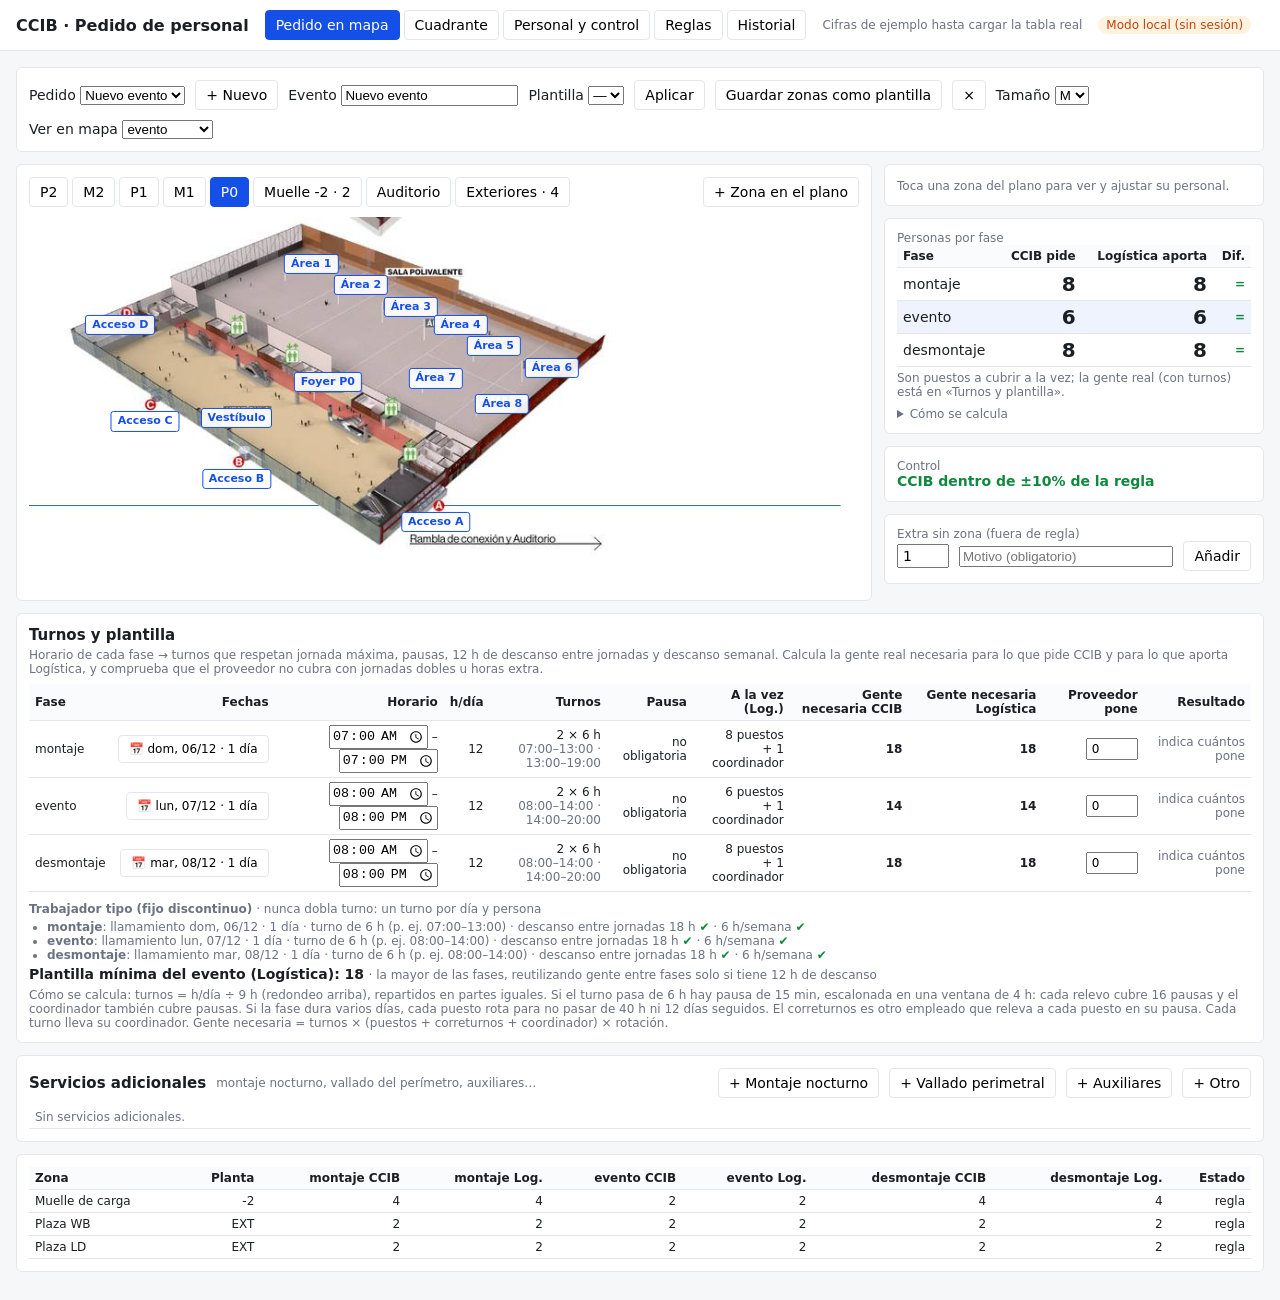
==== commit f0fb59b2: "CCIB: coordinador cubre pausas (19 por turno) y patrón de grupos rotativos con relevo N Co-Authored-" ====
--- a/CCIB.html
+++ b/CCIB.html
@@ -73,7 +73,7 @@
   <div class="row" style="margin-top:6px"><input id="empN" placeholder="Nombre"><input id="empA" placeholder="Apellidos"><input id="empT1" placeholder="Teléfono"><button id="empAddB">Añadir</button><span style="flex:1"></span><input type="number" id="genN" min="1" value="20" style="width:60px"><button id="genB">Generar empleados con nombre</button></div>
   <textarea id="empAdd" rows="2" style="width:100%;font:inherit;margin-top:6px" placeholder="O varios a la vez: «Nombre Apellido1 Apellido2», uno por línea"></textarea>
   <div class="scroll" style="max-height:420px;margin-top:8px"><table id="empT"></table></div></div>
- <div class="card"><div class="row"><b>Rotación por empleado (A–Z)</b><span style="flex:1"></span><label>Patrón <select id="pPat"><option value="auto">Automático (menos personal)</option><option value="5+2">5 trabajo + 2 libres</option><option value="6+1">6 trabajo + 1 libre</option><option value="4+3">4 trabajo + 3 libres</option></select></label><label>Reparto <select id="pModo"><option value="combinar">Menos personas (combinar fases)</option><option value="igual">Repartir horas por igual</option></select></label><button id="pAuto" class="on">Autoasignar</button></div>
+ <div class="card"><div class="row"><b>Rotación por empleado (A–Z)</b><span style="flex:1"></span><label>Patrón <select id="pPat"><option value="auto">Automático (menos personal)</option><option value="grupos">Grupos rotativos (máx. del día + relevo)</option><option value="5+2">5 trabajo + 2 libres</option><option value="6+1">6 trabajo + 1 libre</option><option value="4+3">4 trabajo + 3 libres</option></select></label><label id="pRelL">Relevo <input type="number" id="pRel" min="1" style="width:56px"></label><label>Reparto <select id="pModo"><option value="combinar">Menos personas (combinar fases)</option><option value="igual">Repartir horas por igual</option></select></label><button id="pAuto" class="on">Autoasignar</button></div>
   <div class="mu">Toca una casilla para quitar, asignar, marcar caída o no disponible.</div><div id="rot" style="margin-top:6px"></div></div>
  <div class="card"><div class="row"><b>Control del día</b><label>Día <select id="kDay"></select></label><span class="mu" id="kSum"></span></div>
   <div class="mu">Presente = registro de jornada (art. 34.9 ET). Caída = la persona no viene: se libera su puesto y se proponen reemplazos que cumplen las normas.</div>
@@ -118,13 +118,13 @@
 const BASE={custom:[[1,0],[1,0],[1,0]],dock:[[4,0],[2,0],[4,0]],foyer:[[1,1],[0,3],[1,1]],acc:[[0,0],[0,1],[0,0]],hall:[[4,1],[1,3],[4,1]],hallS:[[2,1],[1,2],[2,1]],room:[[2,0],[0,1],[2,0]],roomL:[[3,1],[1,2],[3,1]],bic:[[1,0],[0,1],[1,0]],mini:[[0,0],[0,1],[0,0]],ext:[[1,0],[0,1],[1,0]],aud:[[3,1],[1,4],[3,1]],audS:[[1,0],[0,2],[1,0]],plaza:[[0,2],[0,2],[0,2]]};
 const MUL={S:.5,M:1,L:1.5};
 const R={};Z0.forEach(z=>{R[z[0]]={};SZ.forEach(s=>{R[z[0]][s]={};PH.forEach((p,i)=>{const b=BASE[z[3]][i];R[z[0]][s][p]=z[3]=='plaza'?2:Math.ceil((b[0]+b[1])*MUL[s])})})});
-let sel=new Set(['DOCK','WB','LD']),ov={},pv={},TT=defT(),AS={},RP={},SV=[],AB={},AT={},EMP=[],floor='P0',cur=null,extras=[],hist=[];
+let sel=new Set(['DOCK','WB','LD']),ov={},pv={},TT=defT(),AS={},RP={},LK={},SV=[],AB={},AT={},EMP=[],floor='P0',cur=null,extras=[],hist=[];
 /* Persistencia: RTDB cu1/ccib (reglas + pedidos, guardados como JSON). Sin permiso → localStorage. No toca cu1/controlunificado */
 const LS='bu_ccib_local';let REF=null,MODE='local',PED={},PID=null,_rulesTs=0;
 function who(){try{const u=parent.buCcibUser&&parent.buCcibUser();return u?(u.nombre||u.email||u.id||''):'local'}catch(e){return 'local'}}
 function setSync(st,m){const e=document.getElementById('sync');e.className='sync '+st;e.textContent=m}
-function snap(){return{id:PID,ev:$('ev').value,size:$('size').value,t:TT,sel:[...sel],ov,pv,AS,rp:RP,sv:SV,ab:AB,at:AT,extras,hist,updatedAt:Date.now(),updatedBy:who()}}
-function loadP(p){PID=p.id;$('ev').value=p.ev||'';$('size').value=p.size||'M';TT=normT(p);sel=new Set(p.sel||[]);ov=normOv(p.ov);pv=normOv(p.pv);AS=p.as||p.AS||{};RP=p.rp||{};SV=p.sv||[];AB=p.ab||{};AT=p.at||{};extras=p.extras||[];hist=p.hist||[];cur=null}
+function snap(){return{id:PID,ev:$('ev').value,size:$('size').value,t:TT,sel:[...sel],ov,pv,AS,rp:RP,lk:LK,sv:SV,ab:AB,at:AT,extras,hist,updatedAt:Date.now(),updatedBy:who()}}
+function loadP(p){PID=p.id;$('ev').value=p.ev||'';$('size').value=p.size||'M';TT=normT(p);sel=new Set(p.sel||[]);ov=normOv(p.ov);pv=normOv(p.pv);AS=p.as||p.AS||{};RP=p.rp||{};LK=p.lk||{};SV=p.sv||[];AB=p.ab||{};AT=p.at||{};extras=p.extras||[];hist=p.hist||[];cur=null}
 function newP(){const id=Date.now().toString(36)+Math.random().toString(36).slice(2,6);PED[id]={id,ev:'Nuevo evento',size:'M',t:defT(),sel:['DOCK','WB','LD'],ov:{},pv:{},extras:[],hist:[],createdAt:Date.now(),createdBy:who()};loadP(PED[id]);saveP();render()}
 let _st=null;function saveP(){if(!PID)return;PED[PID]=Object.assign(PED[PID]||{},snap());clearTimeout(_st);_st=setTimeout(()=>{if(REF&&MODE==='fb')REF.child('pedidos/'+PID).set({j:JSON.stringify(PED[PID])}).catch(e=>setSync('err','Error al guardar'));else saveLocal()},400)}
 function saveRules(){_rulesTs=Date.now();if(REF&&MODE==='fb')REF.child('reglas').set({j:JSON.stringify(R),ts:_rulesTs,by:who()});else saveLocal()}
@@ -133,8 +133,8 @@
 function normZ(o){const n={};SZ.forEach(s=>{n[s]={};PH.forEach(p=>n[s][p]=num(o&&o[s]?o[s][p]:0))});return n}
 function mergeRules(x){Object.keys(x||{}).forEach(k=>{R[k]=normZ(x[k])})}
 function normOv(o){const n={};Object.keys(o||{}).forEach(id=>{const v=o[id];if(!v)return;n[id]={motivo:v.motivo||''};PH.forEach(p=>n[id][p]=num(v[p]))});return n}
-const PAR0={maxDia:9,descanso:12,pausaDesde:6,pausaMin:15,maxSemana:40,patron:'auto',maxDiasSem:12,descSemH:36,accDias:14,descAccH:72,coordPor:20,nocMaxDia:8,reten:5,brutoH:9.71,coordH:12,nocPct:25,ssEmp:30.65,atep:1.5,ssTrab:6.5,irpf:2,margen:25,iva:21};let PAR={...PAR0};
-const PARL={maxDia:'Jornada máx. (h/día)',descanso:'Descanso entre jornadas (h)',pausaDesde:'Pausa si turno > (h)',pausaMin:'Pausa (min)',maxSemana:'Máx. h/semana',maxDiasSem:'Máx. días seguidos',descSemH:'Descanso semanal: mín. h seguidas',accDias:'Acumulable en (días)',descAccH:'Descanso semanal por periodo (h)',coordPor:'Personas por coordinador',nocMaxDia:'Jornada máx. nocturna (h)',reten:'Retén para caídas (%)',brutoH:'Bruto €/hora (SMI 2026 ≈9,71)',coordH:'Bruto €/hora coordinador',nocPct:'Plus nocturno 22–06 h (%)',ssEmp:'Seg. Social empresa (%)',atep:'AT/EP (%)',ssTrab:'Seg. Social trabajador (%)',irpf:'IRPF (%)',margen:'Margen sobre coste (%)',iva:'IVA (%)'};
+const PAR0={maxDia:9,descanso:12,pausaDesde:6,pausaMin:15,maxSemana:40,patron:'auto',relevos:9,ventPausa:4,coordCubre:1,maxDiasSem:12,descSemH:36,accDias:14,descAccH:72,coordPor:20,nocMaxDia:8,reten:5,brutoH:9.71,coordH:12,nocPct:25,ssEmp:30.65,atep:1.5,ssTrab:6.5,irpf:2,margen:25,iva:21};let PAR={...PAR0};
+const PARL={maxDia:'Jornada máx. (h/día)',descanso:'Descanso entre jornadas (h)',pausaDesde:'Pausa si turno > (h)',pausaMin:'Pausa (min)',maxSemana:'Máx. h/semana',maxDiasSem:'Máx. días seguidos',descSemH:'Descanso semanal: mín. h seguidas',accDias:'Acumulable en (días)',descAccH:'Descanso semanal por periodo (h)',coordPor:'Personas por coordinador',ventPausa:'Ventana de pausas (h)',coordCubre:'Coordinador cubre pausas (1 sí, 0 no)',relevos:'Personas de relevo (grupos rotativos)',nocMaxDia:'Jornada máx. nocturna (h)',reten:'Retén para caídas (%)',brutoH:'Bruto €/hora (SMI 2026 ≈9,71)',coordH:'Bruto €/hora coordinador',nocPct:'Plus nocturno 22–06 h (%)',ssEmp:'Seg. Social empresa (%)',atep:'AT/EP (%)',ssTrab:'Seg. Social trabajador (%)',irpf:'IRPF (%)',margen:'Margen sobre coste (%)',iva:'IVA (%)'};
 function iso(d){return d.getFullYear()+'-'+String(d.getMonth()+1).padStart(2,'0')+'-'+String(d.getDate()).padStart(2,'0')}
 function addD(ds,n){const d=new Date(ds+'T00:00');d.setDate(d.getDate()+n);return iso(d)}
 function rangeDays(a,b){const o=[];if(!a||!b||b<a)return a?[a]:o;for(let d=a;d<=b;d=addD(d,1))o.push(d);return o}
@@ -243,10 +243,9 @@
 function hoursDay(t){let a=tm(t.i),b=tm(t.f);if(b<=a)b+=1440;return(b-a)/60}
 function plan(p,posFn){const t=TT[p],H=hoursDay(t),D=nDays(t);let pos=0;SEL().forEach(id=>pos+=num(posFn(id,p)));if(p=='evento')pos+=extras.reduce((a,e)=>a+e.n,0);
  if(!H||!D||!pos)return{H,D,pos,T:0,len:0,shifts:[],pause:0,rel:0,coord:0,cap:1,slot:0,sim:0,need:0};
- const T=Math.ceil(H/PAR.maxDia-1e-9),len=H/T,pause=len>PAR.pausaDesde?PAR.pausaMin:0,cap=Math.max(1,Math.floor(120/Math.max(1,PAR.pausaMin))),rel=pause?Math.ceil(pos/cap):0;
+ const T=Math.ceil(H/PAR.maxDia-1e-9),len=H/T,pause=len>PAR.pausaDesde?PAR.pausaMin:0,cap=Math.max(1,Math.floor((PAR.ventPausa||2)*60/Math.max(1,PAR.pausaMin))),coord=Math.max(1,Math.ceil(pos/Math.max(1,PAR.coordPor))),rel=pause?Math.max(PAR.coordCubre?0:1,Math.ceil(pos/cap)-(PAR.coordCubre?coord:0)):0;
  const dw=Math.min(D,7),slot=Math.max(1,Math.ceil(dw*len/PAR.maxSemana-1e-9),Math.ceil(dw/patWC(len).W-1e-9));
  const shifts=[];for(let k=0;k<T;k++){const a=tm(t.i)+k*len*60;shifts.push(hm(a)+'–'+hm(a+len*60))}
- const coord=Math.max(1,Math.ceil((pos+rel)/Math.max(1,PAR.coordPor)));
  return{H,D,pos,T,len,shifts,pause,rel,coord,cap,slot,sim:pos+rel+coord,need:T*(pos+rel+coord)*slot}}
 const f1=x=>Number.isInteger(x)?x:x.toFixed(1).replace('.',',');
 function renderTurnos(){let h='<tr><th>Fase</th><th>Fechas</th><th>Horario</th><th>h/día</th><th>Turnos</th><th>Pausa</th><th>A la vez (Log.)</th><th>Gente necesaria CCIB</th><th>Gente necesaria Logística</th><th>Proveedor pone</th><th>Resultado</th></tr>';
@@ -261,7 +260,7 @@
  $('turnos').innerHTML=h;
  const mx=Math.max(0,...PH.map(p=>res[p].need));
  $('tipo').innerHTML=(tipo?'<div class="mu"><b>Trabajador tipo (fijo discontinuo)</b> · nunca dobla turno: un turno por día y persona</div><ul class="mu" style="margin:4px 0;padding-left:18px">'+tipo+'</ul>':'')+`<div><b>Plantilla mínima del evento (Logística): ${mx}</b> <span class="mu">· la mayor de las fases, reutilizando gente entre fases solo si tiene ${PAR.descanso} h de descanso</span></div>`;
- $('pmsg').innerHTML=`Cómo se calcula: turnos = h/día ÷ ${PAR.maxDia} h (redondeo arriba), repartidos en partes iguales. Si el turno pasa de ${PAR.pausaDesde} h hay pausa de ${PAR.pausaMin} min y se añade 1 correturnos cada ${Math.floor(120/Math.max(1,PAR.pausaMin))} puestos. Si la fase dura varios días, cada puesto rota para no pasar de ${PAR.maxSemana} h ni ${PAR.maxDiasSem} días seguidos. El correturnos es otro empleado que releva a cada puesto en su pausa. Cada turno lleva su coordinador. Gente necesaria = turnos × (puestos + correturnos + coordinador) × rotación.`;
+ $('pmsg').innerHTML=`Cómo se calcula: turnos = h/día ÷ ${PAR.maxDia} h (redondeo arriba), repartidos en partes iguales. Si el turno pasa de ${PAR.pausaDesde} h hay pausa de ${PAR.pausaMin} min, escalonada en una ventana de ${PAR.ventPausa} h: cada relevo cubre ${Math.floor(PAR.ventPausa*60/Math.max(1,PAR.pausaMin))} pausas${PAR.coordCubre?' y el coordinador también cubre pausas':''}. Si la fase dura varios días, cada puesto rota para no pasar de ${PAR.maxSemana} h ni ${PAR.maxDiasSem} días seguidos. El correturnos es otro empleado que releva a cada puesto en su pausa. Cada turno lleva su coordinador. Gente necesaria = turnos × (puestos + correturnos + coordinador) × rotación.`;
  $('turnos').querySelectorAll('[data-cal]').forEach(b=>b.onclick=ev=>{ev.stopPropagation();openCal(b.dataset.cal,b)});
  $('turnos').querySelectorAll('input[data-tf]').forEach(i=>i.onchange=()=>{const p=i.dataset.p,k=i.dataset.tf,old=TT[p][k];TT[p][k]=(k=='w')?Math.max(0,+i.value||0):i.value;if(k=='i'||k=='f')TT[p].nocheOk=true;if(k=='ds'&&TT[p].de<TT[p].ds)TT[p].de=TT[p].ds;log('Turnos',`${p} ${({ds:'fecha inicio',de:'fecha fin',i:'hora inicio',f:'hora fin',w:'proveedor pone'})[k]}: ${old} → ${TT[p][k]}`,sum(calc().evento));render()})}
 function renderParams(){$('params').innerHTML=Object.keys(PAR0).filter(k=>k!='patron').map(k=>`<label class="mu">${PARL[k]} <input type="number" min="0" step="any" data-par="${k}" value="${PAR[k]}"></label>`).join('')+'<button id="parReset">Valores por defecto</button>';
@@ -272,10 +271,10 @@
 function slots(p){const q=plan(p,prov),t=TT[p],out=[];if(!q.T)return out;
  dayList(t).forEach(date=>{for(let k=0;k<q.T;k++){const st=new Date(date+'T00:00').getTime()+(tm(t.i)+k*q.len*60)*6e4,en=st+q.len*36e5,base=`${p}|${date}|${k}`;
   const P=[];SEL().forEach(id=>{for(let n=1;n<=num(prov(id,p));n++)P.push({zone:id,n})});if(p=='evento'){let n=0;extras.forEach(e=>{for(let j=0;j<e.n;j++)P.push({zone:'EX',n:++n,lbl:e.r})})}
-  const w0=st+(q.len*30-q.cap*q.pause/2)*6e4;
-  P.forEach((x,j)=>out.push({key:`${base}|P|${x.zone}|${x.n}`,p,date,k,role:'P',pz:q.pause,zone:x.zone,n:x.n,lbl:x.lbl,st,en,ps:q.pause?w0+(j%q.cap)*q.pause*6e4:0,rel:q.pause?Math.floor(j/q.cap)+1:0}));
+  const w0=st+(q.len*30-q.cap*q.pause/2)*6e4,covL=i=>i<q.rel?'R'+(i+1):'C'+(i-q.rel+1);
+  P.forEach((x,j)=>out.push({key:`${base}|P|${x.zone}|${x.n}`,p,date,k,role:'P',pz:q.pause,zone:x.zone,n:x.n,lbl:x.lbl,st,en,ps:q.pause?w0+(j%q.cap)*q.pause*6e4:0,rel:q.pause?Math.floor(j/q.cap)+1:0,cov:q.pause?covL(Math.floor(j/q.cap)):''}));
   for(let r=1;r<=q.rel;r++)out.push({key:`${base}|R|${r}`,p,date,k,role:'R',pz:q.pause,n:r,st,en,ps:w0+q.cap*q.pause*6e4});
-  for(let c=1;c<=q.coord;c++)out.push({key:`${base}|C|${c}`,p,date,k,role:'C',pz:q.pause,n:c,st,en,ps:q.pause?w0-q.pause*6e4:0})}});
+  for(let c=1;c<=q.coord;c++)out.push({key:`${base}|C|${c}`,p,date,k,role:'C',pz:q.pause,n:c,st,en,ps:q.pause?(PAR.coordCubre?w0+q.cap*q.pause*6e4+q.pause*6e4:w0-q.pause*6e4):0})}});
  return out}
 /* Servicios adicionales: montaje nocturno, vallado perimetral, auxiliares… con su calendario, horario y personas */
 const SVT={noct:'Montaje nocturno',vall:'Vallado perimetral',aux:'Auxiliares',otro:'Otro'};
@@ -361,7 +360,7 @@
 function flowAssign(crear,vr){vr=vr||0;const SL=allSlots().sort((a,b)=>a.st-b.st||(a.role>b.role?1:-1));if(!SL.length)return{done:0,miss:0,nuevos:0};
  const D=rangeDays(SL[0].date,SL[SL.length-1].date),m=byEmp(SL),OFF={},keep=s=>AS[s.key]&&EMP.some(e=>e.id==AS[s.key])&&AT[s.key]?.st!='caida';let nOff=0,nuevos=0,done=0,miss=0;
  const pool=EMP.filter(e=>e.estado!='baja').sort((a,b)=>hrs(m[b.id])-hrs(m[a.id])||EN(a.id).localeCompare(EN(b.id),'es'));pool.forEach(e=>OFF[e.id]=(nOff++)%7);
- PW=PAR.patron&&PAR.patron!='auto'?+PAR.patron[0]:6,fix=PW<6||PAR.patron=='6+1',rest=(e,k)=>OFF[e.id]!=null&&((k-OFF[e.id])%7+7)%7>=PW,lastEnd=e=>{const l=m[e.id]||[];return l.length?Math.max(...l.map(z=>z.en)):0};
+ PW=PAR.patron&&PAR.patron!='auto'?+PAR.patron[0]:patWC(Math.max(...SL.map(s=>(s.en-s.st)/36e5))).W,fix=PW<6||PAR.patron=='6+1',rest=(e,k)=>OFF[e.id]!=null&&((k-OFF[e.id])%7+7)%7>=PW,lastEnd=e=>{const l=m[e.id]||[];return l.length?Math.max(...l.map(z=>z.en)):0};
  D.forEach((d,k)=>{const today=new Set();SL.filter(s=>s.date==d&&keep(s)).forEach(s=>today.add(AS[s.key]));
   const yday=e=>(m[e.id]||[]).some(z=>z.date==addD(d,-1))?0:1,inBlk=(e,k)=>((k-OFF[e.id])%7+7)%7;
   SL.filter(s=>s.date==d&&!keep(s)).forEach(s=>{const prev=addD(d,-1),cont=e=>(m[e.id]||[]).some(z=>z.date==prev&&(z.sv?.id||z.p)==(s.sv?.id||s.p)&&z.k==s.k&&z.role==s.role)?0:1;
@@ -371,7 +370,40 @@
    if(cand){AS[s.key]=cand.id;today.add(cand.id);if(AT[s.key]?.st=='caida')delete AT[s.key];(m[cand.id]=m[cand.id]||[]).push(s);done++}else miss++})});
  return{done,miss,nuevos}}
 /* Prueba los repartos y se queda con el que cubre más puestos con menos gente */
-function bestAssign(modo,crear){const A0=JSON.stringify(AS),E0=JSON.stringify(EMP),T0=JSON.stringify(AT);let best=null;(modo=='igual'?['i']:PAR.patron&&PAR.patron!='auto'?['flow','flow1','flow2']:['flow','flow1','flow2','fam','pat',false,true]).forEach(off=>{AS=JSON.parse(A0);EMP=JSON.parse(E0);AT=JSON.parse(T0);const r=String(off).startsWith('flow')?flowAssign(crear,+(String(off)[4]||0)):off=='fam'?famAssign(crear):off=='pat'?patAssign(crear):autoAssign(modo,crear,off),u=new Set(Object.values(AS)).size;if(!best||r.miss<best.r.miss||(r.miss==best.r.miss&&u<best.u))best={r,u,AS:AS,EMP:EMP,AT:AT}});AS=best.AS;EMP=best.EMP;AT=best.AT;EMP.forEach(e=>{delete e.nueva});if(best.r.nuevos)saveEmp();return best.r}
+/* Continuidad: cada día, por hora de inicio, se elige primero a quien trabajó ayer el mismo turno, luego a quien trabajó ayer,
+   luego a quien ya está en el cuadrante, luego a los de la lista sin usar; solo si nadie cumple las normas se crea una persona nueva.
+   Así cada persona trabaja seguido (solo los descansos que exige la ley) y no queda parada mientras se contrata a otros. */
+function contAssign(crear){const SL=allSlots().sort((a,b)=>a.st-b.st||(a.role>b.role?1:-1));if(!SL.length)return{done:0,miss:0,nuevos:0};
+ const m=byEmp(SL),keep=s=>AS[s.key]&&EMP.some(e=>e.id==AS[s.key])&&AT[s.key]?.st!='caida';let nuevos=0,done=0,miss=0;
+ const lastEnd=e=>{const l=m[e.id]||[];return l.length?Math.max(...l.map(z=>z.en)):0};
+ [...new Set(SL.map(s=>s.date))].sort().forEach(d=>{const today=new Set(SL.filter(s=>s.date==d&&keep(s)).map(s=>AS[s.key])),prev=addD(d,-1);
+  SL.filter(s=>s.date==d&&!keep(s)).forEach(s=>{const ok=e=>e.estado!='baja'&&!today.has(e.id)&&avail(e,d)&&!checkEmp((m[e.id]||[]).concat([s])).length;
+   const pri=e=>{const l=m[e.id]||[],y=l.find(z=>z.date==prev);return y?((y.sv?.id||y.p)==(s.sv?.id||s.p)&&y.k==s.k?0:1):l.length?2:(e.ej?4:3)};
+   let cand=EMP.filter(ok).sort((a,b)=>pri(a)-pri(b)||lastEnd(a)-lastEnd(b))[0];
+   if(!cand&&crear){cand={id:Date.now().toString(36)+Math.random().toString(36).slice(2,6),...genName(),ej:true};EMP.push(cand);nuevos++}
+   if(cand){AS[s.key]=cand.id;today.add(cand.id);if(AT[s.key]?.st=='caida')delete AT[s.key];(m[cand.id]=m[cand.id]||[]).push(s);done++}else miss++})});
+ return{done,miss,nuevos}}
+/* Grupos rotativos: plantilla = máximo de personas a la vez en un día + N de relevo. Cada día descansa un grupo de N, rotando
+   (con 9 de relevo y 47 de plantilla cada persona libra 1 día de cada ~5). Los puestos se dan a quien trabajó ayer el mismo turno. */
+function grpAssign(crear){const SL=allSlots().sort((a,b)=>a.st-b.st||(a.role>b.role?1:-1));if(!SL.length)return{done:0,miss:0,nuevos:0};
+ const D=[...new Set(SL.map(s=>s.date))].sort(),X=Math.max(1,PAR.relevos||9),peak=Math.max(...D.map(d=>SL.filter(s=>s.date==d).length)),P=peak+X;
+ let pool=EMP.filter(e=>e.estado!='baja').sort((a,b)=>(a.ej?1:0)-(b.ej?1:0)||EN(a.id).localeCompare(EN(b.id),'es')).slice(0,P),nuevos=0;
+ while(pool.length<P&&crear){const e={id:Date.now().toString(36)+Math.random().toString(36).slice(2,6),...genName(),ej:true};EMP.push(e);pool.push(e);nuevos++}
+ const idx={};pool.forEach((e,i)=>idx[e.id]=i);const N=pool.length,D0=rangeDays(D[0],D[D.length-1]);
+ const rest=(e,d)=>{const k=D0.indexOf(d);return((idx[e.id]-k*X)%N+N)%N<X};
+ const m=byEmp(SL),keep=s=>AS[s.key]&&EMP.some(e=>e.id==AS[s.key])&&AT[s.key]?.st!='caida';let done=0,miss=0;
+ D.forEach(d=>{const today=new Set(SL.filter(s=>s.date==d&&keep(s)).map(s=>AS[s.key])),prev=addD(d,-1);
+  SL.filter(s=>s.date==d&&!keep(s)).forEach(s=>{const ok=e=>!today.has(e.id)&&avail(e,d)&&!checkEmp((m[e.id]||[]).concat([s])).length;
+   const pri=e=>{const y=(m[e.id]||[]).find(z=>z.date==prev);return y?((y.sv?.id||y.p)==(s.sv?.id||s.p)&&y.k==s.k&&y.role==s.role?0:1):2};
+   let cand=pool.filter(e=>!rest(e,d)).sort((a,b)=>pri(a)-pri(b)||hrs(m[a.id])-hrs(m[b.id])).find(ok)||pool.filter(e=>rest(e,d)).find(ok);
+   if(!cand&&crear){cand={id:Date.now().toString(36)+Math.random().toString(36).slice(2,6),...genName(),ej:true};EMP.push(cand);nuevos++}
+   if(cand){AS[s.key]=cand.id;today.add(cand.id);if(AT[s.key]?.st=='caida')delete AT[s.key];(m[cand.id]=m[cand.id]||[]).push(s);done++}else miss++})});
+ return{done,miss,nuevos,peak,P}}
+/* Fijo = asignado a mano, reemplazo o presente: Autoasignar no lo toca; el resto se replanifica desde cero */
+const fijo=k=>LK[k]||RP[k]||AT[k]?.st=='ok';
+/* Días parados entre turnos (sin contar descansos de ley): cuanto menos, mejor para que la gente no se vaya */
+function idleDays(){const m=byEmp(allSlots());let t=0;Object.values(m).forEach(l=>{const ds=[...new Set(l.map(z=>z.date))].sort();for(let i=1;i<ds.length;i++){const g=Math.round((new Date(ds[i]+'T00:00')-new Date(ds[i-1]+'T00:00'))/864e5)-1;if(g>2)t+=g-2}});return t}
+function bestAssign(modo,crear){Object.keys(AS).forEach(k=>{if(!fijo(k)&&AT[k]?.st!='caida')delete AS[k]});const A0=JSON.stringify(AS),E0=JSON.stringify(EMP),T0=JSON.stringify(AT);let best=null;(modo=='igual'?['i']:PAR.patron=='grupos'?['grp']:PAR.patron&&PAR.patron!='auto'?['flow','flow1','flow2']:['cont','flow','flow1','flow2','fam','pat',false,true]).forEach(off=>{AS=JSON.parse(A0);EMP=JSON.parse(E0);AT=JSON.parse(T0);const r=off=='grp'?grpAssign(crear):off=='cont'?contAssign(crear):String(off).startsWith('flow')?flowAssign(crear,+(String(off)[4]||0)):off=='fam'?famAssign(crear):off=='pat'?patAssign(crear):autoAssign(modo,crear,off),u=new Set(Object.values(AS)).size;const sc=u+idleDays()/10;if(!best||r.miss<best.r.miss||(r.miss==best.r.miss&&sc<best.sc))best={r,u,sc,AS:AS,EMP:EMP,AT:AT}});AS=best.AS;EMP=best.EMP;AT=best.AT;EMP.forEach(e=>{delete e.nueva});{const usados=new Set(Object.values(AS));const antes=EMP.length;EMP=EMP.filter(e=>!e.ej||usados.has(e.id));if(best.r.nuevos||EMP.length!=antes)saveEmp()}return best.r}
 /* Costes: bruto por horas (+ plus nocturno), neto aproximado, aportes de empresa y factura a CCIB */
 function slotCost(s){const h=(s.en-s.st)/36e5,nh=nightMin(s.st,s.en)/60,rate=s.role=='C'?PAR.coordH:PAR.brutoH;return{h,nh,bruto:h*rate+nh*rate*PAR.nocPct/100}}
 const eur=x=>x.toLocaleString('es-ES',{style:'currency',currency:'EUR'});
@@ -393,11 +425,12 @@
   h+=`<tr><td style="white-space:nowrap">${EN(e.id).replace(/</g,'&lt;')}</td>`+days.map(d=>{const s=byD[d];if(s){run++;cnt++;rest=0;const z=s.role=='P'?((s.zone=='EX'||s.zone=='SV')?(s.lbl||'Extra'):byId[s.zone][1]):s.role=='R'?'Correturnos':'Coordinador';const ca=AT[s.key]?.st=='caida',ok=AT[s.key]?.st=='ok';return`<td data-cell="${e.id}|${d}" style="text-align:center;cursor:pointer;background:${ca?'#fde8e8':'#eef3fd'}" title="${s.sv?s.sv.n:s.p} · ${z}">${ab[s.p]}${s.k+1}${ok?' ✔':''}${ca?' ✖':''}<br><span class="mu">${clk(s.st)}</span></td>`}
    if((e.no||[]).includes(d)||(AB[e.id]||[]).includes(d)){run=0;rest=0;return`<td data-cell="${e.id}|${d}" style="text-align:center;cursor:pointer;background:#f1f1f1" title="No disponible">ND</td>`}
    const bf=l.filter(z=>z.date<d).sort((x,y)=>y.en-x.en)[0],af=l.filter(z=>z.date>d).sort((x,y)=>x.st-y.st)[0];
-   if(bf&&af&&(af.st-bf.en)/36e5>=PAR.descSemH)return`<td data-cell="${e.id}|${d}" style="text-align:center;cursor:pointer;background:#fff3e0" title="Descanso semanal (${f1((af.st-bf.en)/36e5)} h seguidas)">D</td>`;return`<td data-cell="${e.id}|${d}" style="text-align:center;color:#bbb;cursor:pointer">·</td>`}).join('')+`<td>${cnt}</td><td>${f1(hrs(l)/36e5)}</td></tr>`});
+   if(bf&&af&&(af.st-bf.en)/36e5>=PAR.descSemH&&(af.st-bf.en)/36e5<=96)return`<td data-cell="${e.id}|${d}" style="text-align:center;cursor:pointer;background:#fff3e0" title="Descanso semanal (${f1((af.st-bf.en)/36e5)} h seguidas)">D</td>`;
+   if(bf&&af)return`<td data-cell="${e.id}|${d}" style="text-align:center;cursor:pointer;background:#fde8e8;color:#b42318" title="Parado sin trabajo">P</td>`;return`<td data-cell="${e.id}|${d}" style="text-align:center;color:#bbb;cursor:pointer">·</td>`}).join('')+`<td>${cnt}</td><td>${f1(hrs(l)/36e5)}</td></tr>`});
  h+='<tr><td><b>Trabajando</b></td>'+days.map(d=>`<td style="text-align:center"><b>${used.filter(e=>(m[e.id]||[]).some(s=>s.date==d)).length}</b></td>`).join('')+'<td></td><td></td></tr></table>';
  const vac=used.filter(e=>(e.ej||e.n=='Por contratar')&&(m[e.id]||[]).length).length;const dm=days.map(d=>SL.filter(s=>s.date==d).length),mnL=Math.min(...SL.map(s=>(s.en-s.st)/36e5)),w7=Math.min(7,Math.floor(PAR.maxSemana/mnL+1e-9)),w14=Math.max(1,PAR.accDias-2);let lb=Math.max(0,...dm);
  for(let i=0;i<dm.length;i++){let t7=0,t14=0;for(let j=i;j<dm.length&&j<i+PAR.accDias;j++){t14+=dm[j];if(j<i+7)t7+=dm[j]}lb=Math.max(lb,Math.ceil(t7/w7),i+PAR.accDias<=dm.length?Math.ceil(t14/w14):0)}
- $('rot').innerHTML=`<div class="mu" style="margin-bottom:6px">${used.filter(e=>(m[e.id]||[]).length).length} personas cubren todo el pedido (mínimo teórico: ${lb})${vac?` · <b class="alert">${vac} por contratar</b> <span class="mu">(nombres generados de ejemplo, marcados «ejemplo»: cámbialos por los reales)</span>`:''}${libres.length?` · ${libres.length} de la lista sin turno (disponibles para retén)`:''}. M/E/D = montaje/evento/desmontaje + nº de turno. <span style="background:#fff3e0;padding:0 4px">D</span> = descanso semanal (≥${PAR.descSemH} h seguidas; ${PAR.descAccH} h cada ${PAR.accDias} días). Los días libres los pone la app.</div><div class="scroll">${h}</div>`}
+ $('rot').innerHTML=`<div class="mu" style="margin-bottom:6px">${used.filter(e=>(m[e.id]||[]).length).length} personas cubren todo el pedido (mínimo teórico: ${lb})${vac?` · <b class="alert">${vac} por contratar</b> <span class="mu">(nombres generados de ejemplo, marcados «ejemplo»: cámbialos por los reales)</span>`:''}${libres.length?` · ${libres.length} de la lista sin turno (disponibles para retén)`:''}. M/E/D = montaje/evento/desmontaje + nº de turno. <span style="background:#fff3e0;padding:0 4px">D</span> = descanso semanal (≥${PAR.descSemH} h seguidas; ${PAR.descAccH} h cada ${PAR.accDias} días). <span style="background:#fde8e8;color:#b42318;padding:0 4px">P</span> = parado sin trabajo entre turnos (evitar). Los días libres los pone la app. «Autoasignar» rehace todo menos lo asignado a mano, reemplazos y presentes.</div><div class="scroll">${h}</div>`}
 function zoneNames(id,p){const SL=slots(p).filter(s=>s.role=='P'&&s.zone==id&&AS[s.key]);if(!SL.length)return '<span class="mu">Sin asignar. Ve a «Cuadrante».</span>';
  const g={};SL.forEach(s=>{const k=fdia(s.date)+' '+clk(s.st)+'–'+clk(s.en);(g[k]=g[k]||[]).push(EN(AS[s.key])+(RP[s.key]?' (reemplaza a '+EN(RP[s.key].prev)+')':''))});return Object.entries(g).map(([k,v])=>`${k}: ${v.join(', ')}`).join('<br>')}
 let cPh='evento',cDay='';
@@ -409,15 +442,15 @@
  const GR=[...new Set(sl.map(s=>(s.sv?s.sv.id:'')+'|'+s.k))];GR.forEach(gk=>{const ts=sl.filter(s=>(s.sv?s.sv.id:'')+'|'+s.k==gk),k=ts[0].k,pz=ts[0].pz||0;
   h+=`<div class="card"><b>${ts[0].sv?ts[0].sv.n+' · ':''}Turno ${k+1} · ${fdia(cDay)} ${clk(ts[0].st)}–${clk(ts[0].en)}</b> <span class="mu">${pz?'· pausa '+pz+' min por persona':'· sin pausa obligatoria'}</span><div class="scroll"><table><tr><th>Rol</th><th>Zona · puesto</th><th>Descanso</th><th>Empleado</th><th>Aviso</th></tr>`;
   ts.forEach(s=>{const e=AS[s.key],wv=e?(warn[e]||[]):[];let rol,zn,ds;
-   if(s.role=='P'){rol='Puesto';zn=(s.zone=='EX'||s.zone=='SV')?(s.lbl||'Extra')+' · '+s.n:byId[s.zone][1]+' · '+s.n;ds=s.ps?clk(s.ps)+'–'+clk(s.ps+pz*6e4)+(s.rel?' <span class="mu">(le cubre correturnos '+s.rel+')</span>':''):'—'}
-   else if(s.role=='R'){rol='<b>Correturnos</b>';const cov=ts.filter(x=>x.role=='P'&&x.rel==s.n);zn='<span class="mu">Cubre: '+cov.map(x=>((x.zone=='EX'||x.zone=='SV')?(x.lbl||'Extra'):byId[x.zone][1])+' '+x.n+' '+clk(x.ps)).join(' · ')+'</span>';ds=clk(s.ps)+'–'+clk(s.ps+pz*6e4)}
-   else{rol='<b>Coordinador</b>';zn='<span class="mu">Recibe las peticiones de CCIB y dirige al equipo</span>';ds=s.ps?clk(s.ps)+'–'+clk(s.ps+pz*6e4):'—'}
+   if(s.role=='P'){rol='Puesto';zn=(s.zone=='EX'||s.zone=='SV')?(s.lbl||'Extra')+' · '+s.n:byId[s.zone][1]+' · '+s.n;ds=s.ps?clk(s.ps)+'–'+clk(s.ps+pz*6e4)+(s.cov?' <span class="mu">(le cubre '+(s.cov[0]=='R'?'correturnos '+s.cov.slice(1):'coordinador'+(q.coord>1?' '+s.cov.slice(1):''))+')</span>':''):'—'}
+   else if(s.role=='R'){rol='<b>Correturnos</b>';const cov=ts.filter(x=>x.role=='P'&&(x.cov?x.cov=='R'+s.n:x.rel==s.n));zn='<span class="mu">Cubre: '+cov.map(x=>((x.zone=='EX'||x.zone=='SV')?(x.lbl||'Extra'):byId[x.zone][1])+' '+x.n+' '+clk(x.ps)).join(' · ')+'</span>';ds=clk(s.ps)+'–'+clk(s.ps+pz*6e4)}
+   else{rol='<b>Coordinador</b>';const cv=ts.filter(x=>x.role=='P'&&x.cov=='C'+s.n);zn='<span class="mu">Recibe las peticiones de CCIB y dirige al equipo'+(cv.length?'. Cubre pausas: '+cv.map(x=>((x.zone=='EX'||x.zone=='SV')?(x.lbl||'Extra'):byId[x.zone][1])+' '+x.n+' '+clk(x.ps)).join(' · '):'')+'</span>';ds=s.ps?clk(s.ps)+'–'+clk(s.ps+pz*6e4):'—'}
    h+=`<tr><td>${rol}</td><td>${zn}</td><td>${ds}</td><td><select data-as="${s.key}">${opt(s.key)}</select></td><td>${RP[s.key]?'<span class="tag">Reemplaza a '+EN(RP[s.key].prev)+' · '+new Date(RP[s.key].t).toLocaleString('es-ES',{day:'2-digit',month:'2-digit',hour:'2-digit',minute:'2-digit'})+'</span> ':''}${wv.length?'<span class="alert">'+wv.join(' · ')+'</span>':(e?'<span class="ok">OK</span>':'')}</td></tr>`});
   h+='</table></div></div>'});
  if(sl.length){const W={};sl.filter(s=>s.role=='P').forEach(s=>{const zk=(s.zone=='EX'||s.zone=='SV')?(s.lbl||'Extra'):byId[s.zone][1];(W[zk]=W[zk]||[]).push(`T${s.k+1} ${clk(s.st)}–${clk(s.en)}: `+(AS[s.key]?EN(AS[s.key])+(RP[s.key]?' <span class="tag">reemplaza a '+EN(RP[s.key].prev)+'</span>':''):'<span class="alert">sin asignar</span>'))});
   h='<div class="card"><b>Quién está en cada zona · '+fdia(cDay)+'</b><div class="scroll"><table><tr><th>Zona</th><th>Personas</th></tr>'+Object.entries(W).map(([z,v])=>`<tr><td>${z}</td><td style="text-align:left">${v.join('<br>')}</td></tr>`).join('')+'</table></div></div>'+h}
  $('cuad').innerHTML=h;
- $('cuad').querySelectorAll('select[data-as]').forEach(x=>x.onchange=()=>{const k=x.dataset.as,o=AS[k];let rep=false;if(o&&x.value&&o!=x.value)rep=confirm('¿'+EN(x.value)+' es un REEMPLAZO de '+EN(o)+'?\n\nAceptar: reemplazo (queda registrado y lo ve el cliente).\nCancelar: corrección del cuadrante.');if(x.value)AS[k]=x.value;else delete AS[k];if(rep)RP[k]={prev:o,t:Date.now(),by:who()};else if(!x.value||!o)delete RP[k];log(rep?'Reemplazo':'Cuadrante',`${k.split('|').slice(0,3).join(' ')}: ${EN(o)||'—'} → ${EN(x.value)||'—'}`,sum(calc().evento));render()});
+ $('cuad').querySelectorAll('select[data-as]').forEach(x=>x.onchange=()=>{const k=x.dataset.as,o=AS[k];if(x.value)LK[k]=true;else delete LK[k];let rep=false;if(o&&x.value&&o!=x.value)rep=confirm('¿'+EN(x.value)+' es un REEMPLAZO de '+EN(o)+'?\n\nAceptar: reemplazo (queda registrado y lo ve el cliente).\nCancelar: corrección del cuadrante.');if(x.value)AS[k]=x.value;else delete AS[k];if(rep)RP[k]={prev:o,t:Date.now(),by:who()};else if(!x.value||!o)delete RP[k];log(rep?'Reemplazo':'Cuadrante',`${k.split('|').slice(0,3).join(' ')}: ${EN(o)||'—'} → ${EN(x.value)||'—'}`,sum(calc().evento));render()});
  const tot=SL.length,asg=SL.filter(s=>AS[s.key]).length;$('cMsg').textContent=`${asg}/${tot} puestos con nombre`;}
 $('zAdd').onclick=ev=>{ev.stopPropagation();placing=placing?null:{};render()};
 $('zq').oninput=renderZonas;$('zOnlyOff').onchange=renderZonas;$('zAllOn').onclick=()=>{ZOFF=[];saveCfg();render()};
@@ -456,7 +489,7 @@
 document.querySelectorAll('[data-svadd]').forEach(b=>b.onclick=()=>{const t=b.dataset.svadd,dd=dayList(TT.montaje),def={noct:['22:00','06:00',6],vall:['07:00','15:00',4],aux:['08:00','16:00',2],otro:['08:00','16:00',1]}[t];SV.push({id:'S'+Date.now().toString(36),n:SVT[t],tipo:t,days:t=='noct'||t=='vall'?dd.slice():dayList(TT.evento),i:def[0],f:def[1],pers:def[2],zona:''});log('Servicio','Añade '+SVT[t],sum(calc().evento));render()});
 /* ── Personal y control ── */
 let kDay='';
-function renderPers(){$('pPat').value=PAR.patron||'auto';if(EMP.some(e=>e.n=='Por contratar')){EMP.forEach(e=>{if(e.n=='Por contratar'){const g=genName();delete g.nueva;Object.assign(e,g,{ej:true})}});saveEmp()}const SL=allSlots(),m=byEmp(SL),warn={};Object.entries(m).forEach(([e,l])=>warn[e]=checkEmp(l));
+function renderPers(){$('pPat').value=PAR.patron||'auto';$('pRel').value=PAR.relevos||9;$('pRelL').style.display=PAR.patron=='grupos'?'':'none';if(EMP.some(e=>e.n=='Por contratar')){EMP.forEach(e=>{if(e.n=='Por contratar'){const g=genName();delete g.nueva;Object.assign(e,g,{ej:true})}});saveEmp()}const SL=allSlots(),m=byEmp(SL),warn={};Object.entries(m).forEach(([e,l])=>warn[e]=checkEmp(l));
  $('empT').innerHTML='<tr><th>Nombre</th><th>Apellidos</th><th>Teléfono</th><th>Estado</th><th>No disponible</th><th>Días</th><th>Horas</th><th>Bruto</th><th>Neto aprox.</th><th>Aviso</th><th></th></tr>'+EMP.slice().sort((a,b)=>EN(a.id).localeCompare(EN(b.id),'es')).map(e=>{const l=m[e.id]||[],hh=l.reduce((a,z)=>a+(z.en-z.st)/36e5,0),br=l.reduce((a,z)=>a+slotCost(z).bruto,0),w=warn[e.id]||[],nd=(e.no||[]).length;
   return`<tr><td>${e.ej?'<span class="tag">ejemplo</span> ':''}<input data-ef="n" data-e="${e.id}" value="${(e.n||'').replace(/"/g,'&quot;')}"></td><td><input data-ef="a" data-e="${e.id}" value="${(e.a||'').replace(/"/g,'&quot;')}"></td><td><input data-ef="tel" data-e="${e.id}" value="${(e.tel||'').replace(/"/g,'&quot;')}" style="width:110px"></td><td><select data-ef="estado" data-e="${e.id}"><option value="activo">activo</option><option value="baja" ${e.estado=='baja'?'selected':''}>baja</option></select></td><td><button data-ecal="${e.id}">📅 ${nd?nd+' día(s)':'—'}</button></td><td>${new Set(l.map(z=>z.date)).size}</td><td>${f1(hh)}</td><td>${eur(br)}</td><td>${eur(br*(1-(PAR.ssTrab+PAR.irpf)/100))}</td><td>${w.length?'<span class="alert">'+w.join(' · ')+'</span>':(l.length?'<span class="ok">OK</span>':'')}</td><td><button data-del="${e.id}">×</button></td></tr>`}).join('');
  $('empT').querySelectorAll('[data-ef]').forEach(x=>x.onchange=()=>{const e=EMP.find(z=>z.id==x.dataset.e);if(!e)return;const f=x.dataset.ef,v=x.value.trim();if(f=='a'&&!v){alert('El apellido es obligatorio');x.value=e.a||'';return}e[f]=v;if(f=='n'||f=='a')delete e.ej;saveEmp();log('Empleados',EN(e.id)+': '+f+' = '+v,sum(calc().evento));render()});
@@ -491,14 +524,15 @@
   <button data-cm="nd">${nd?'Volver a disponible':'No disponible este día'}</button><button data-cm="x">Cerrar</button></div>`;
  P.style.display='block';P.style.top=rc.bottom+window.scrollY+4+'px';P.style.left=Math.max(8,Math.min(window.innerWidth-330,rc.left-100))+'px';
  const done=(a,t)=>{P.style.display='none';log(a,EN(eid)+' · '+fdia(d)+(t?' · '+t:''),sum(calc().evento));render()};
- P.querySelectorAll('[data-cm]').forEach(b=>{const k=b.dataset.cm;if(k=='asig')b.onchange=()=>{const s=SL.find(x=>x.key==b.value);if(!s)return;const w=checkEmp((m[eid]||[]).concat([s]));if(w.length&&!confirm('Rompe normas: '+w.join(' · ')+'. ¿Asignar igualmente?'))return;const o=AT[s.key]?.emp||AS[s.key];AS[s.key]=eid;if(o&&o!=eid)RP[s.key]={prev:o,t:Date.now(),by:who()};if(AT[s.key]?.st=='caida')AT[s.key]={st:'pend'};done('Asigna',lab(s))};
+ P.querySelectorAll('[data-cm]').forEach(b=>{const k=b.dataset.cm;if(k=='asig')b.onchange=()=>{const s=SL.find(x=>x.key==b.value);if(!s)return;LK[s.key]=true;const w=checkEmp((m[eid]||[]).concat([s]));if(w.length&&!confirm('Rompe normas: '+w.join(' · ')+'. ¿Asignar igualmente?'))return;const o=AT[s.key]?.emp||AS[s.key];AS[s.key]=eid;if(o&&o!=eid)RP[s.key]={prev:o,t:Date.now(),by:who()};if(AT[s.key]?.st=='caida')AT[s.key]={st:'pend'};done('Asigna',lab(s))};
   else b.onclick=()=>{if(k=='x'){P.style.display='none';return}
    if(k=='quitar'){delete AS[mine.key];delete AT[mine.key];return done('Quita',lab(mine))}
    if(k=='caida'){AT[mine.key]={st:'caida',t:Date.now(),by:who(),emp:eid};(AB[eid]=AB[eid]||[]).push(d);kDay=d;done('Caída',lab(mine));document.querySelector('[data-v="pers"]').click();$('kT').scrollIntoView({block:'center'});return}
    if(k=='nd'){if(nd){e.no=(e.no||[]).filter(x=>x!=d);AB[eid]=(AB[eid]||[]).filter(x=>x!=d);saveEmp();return done('Disponible')}(AB[eid]=AB[eid]||[]).push(d);if(mine){AT[mine.key]={st:'caida',t:Date.now(),by:who(),emp:eid}}return done('No disponible',mine?'puesto liberado':'')}}})}
 $('genB').onclick=()=>{let ren=0;EMP.forEach(e=>{if(e.n=='Por contratar'){const g=genName();e.n=g.n;e.a=g.a;e.ej=true;ren++}});const n=Math.max(0,+$('genN').value||0);for(let i=0;i<n;i++){const g=genName();delete g.nueva;EMP.push({id:Date.now().toString(36)+Math.random().toString(36).slice(2,6),...g,ej:true,tel:''})}saveEmp();log('Empleados','Genera '+n+' con nombre'+(ren?' · renombra '+ren+' «Por contratar»':''),sum(calc().evento));render()};
 $('kDay').onchange=()=>{kDay=$('kDay').value;renderPers()};
-$('pPat').onchange=()=>{PAR.patron=$('pPat').value;saveParams();log('Rotación','Patrón '+PAR.patron,sum(calc().evento))};
+$('pRel').onchange=()=>{PAR.relevos=Math.max(1,+$('pRel').value||9);saveParams();renderPers()};
+$('pPat').onchange=()=>{PAR.patron=$('pPat').value;saveParams();renderPers();log('Rotación','Patrón '+PAR.patron,sum(calc().evento))};
 $('pAuto').onclick=()=>{PAR.patron=$('pPat').value;saveParams();$('cModo').value=$('pModo').value;$('cAuto').click()};
 function render(){renderPsel();renderSV();renderPers();renderPL();renderZonas();renderCuad();renderTurnos();renderParams();renderFloors();renderMap();renderZone();renderSide();renderDetail();renderRules();renderHist()}
 $('exB').onclick=()=>{const r=$('exR').value.trim(),n=+$('exN').value;if(!r){alert('El motivo es obligatorio');return}const b=sum(calc().evento);extras.push({n,r});$('exR').value='';log('Añade extra',`+${n} · ${r}`,b);render()};
